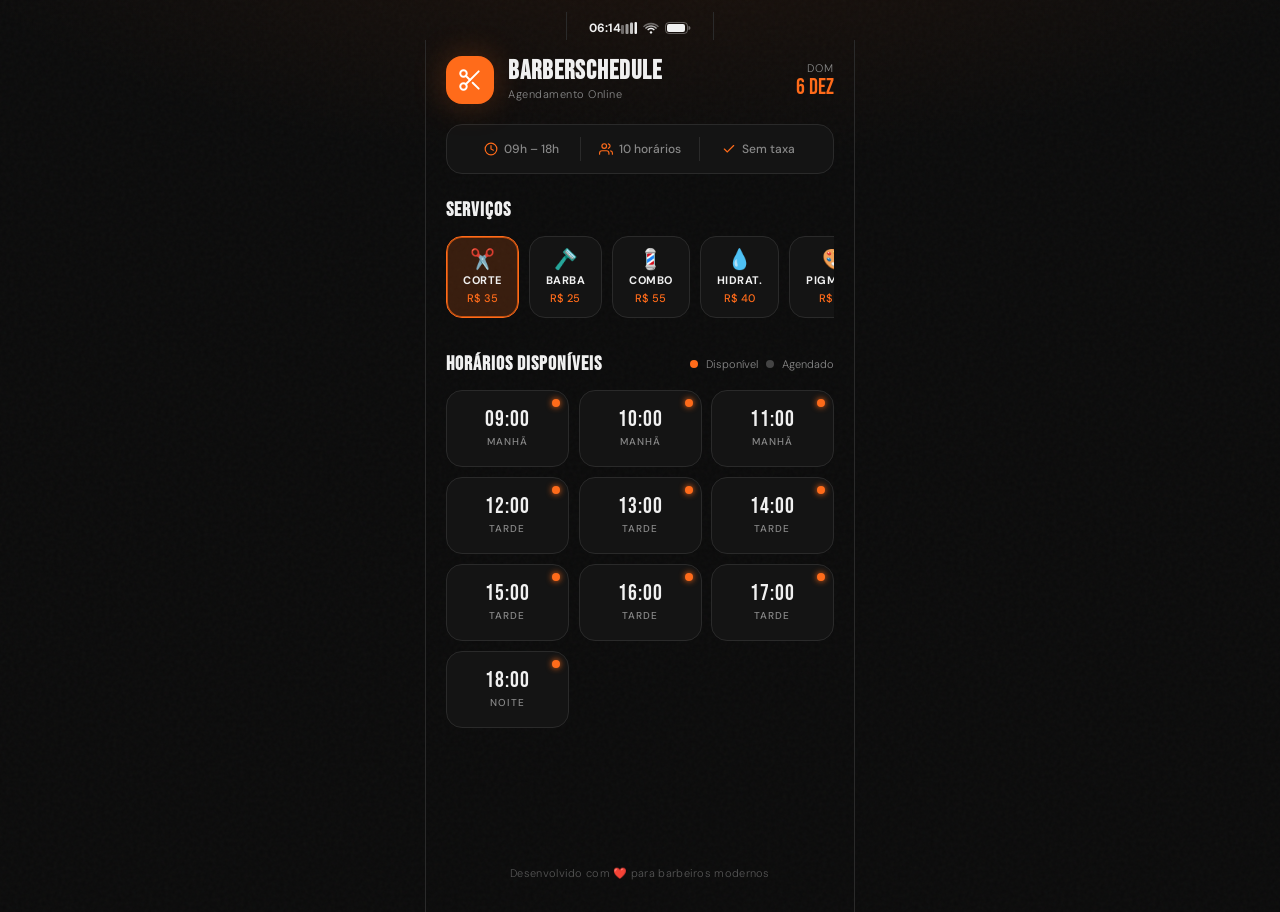
==== index.html @ e712b714 "Add files via upload" ====
<!DOCTYPE html>
<html lang="pt-BR">
<head>
  <meta charset="UTF-8" />
  <meta name="viewport" content="width=device-width, initial-scale=1.0" />
  <title>BarberSchedule — Agendamento</title>
  <link rel="stylesheet" href="style.css" />
  <!-- Google Fonts: Bebas Neue (display) + DM Sans (corpo) -->
  <link rel="preconnect" href="https://fonts.googleapis.com" />
  <link rel="preconnect" href="https://fonts.gstatic.com" crossorigin />
  <link href="https://fonts.googleapis.com/css2?family=Bebas+Neue&family=DM+Sans:ital,opsz,wght@0,9..40,300;0,9..40,500;0,9..40,700;1,9..40,300&display=swap" rel="stylesheet" />
</head>
<body>

  <!-- ═══════════════════════════════════════════
       TOPO / STATUS BAR FICTÍCIO
  ═══════════════════════════════════════════ -->
  <div class="status-bar">
    <span class="status-time" id="statusTime">09:41</span>
    <div class="status-icons">
      <svg width="16" height="12" viewBox="0 0 16 12" fill="currentColor">
        <rect x="0" y="3" width="3" height="9" rx="1" opacity="0.4"/>
        <rect x="4.5" y="2" width="3" height="10" rx="1" opacity="0.6"/>
        <rect x="9" y="0.5" width="3" height="11.5" rx="1" opacity="0.8"/>
        <rect x="13.5" y="0" width="2.5" height="12" rx="1"/>
      </svg>
      <svg width="16" height="12" viewBox="0 0 20 15" fill="currentColor">
        <path d="M10 3C6.5 3 3.4 4.4 1.2 6.7L0 5.5C2.6 2.7 6.1 1 10 1s7.4 1.7 9.9 4.5L18.7 6.7C16.6 4.4 13.5 3 10 3z" opacity="0.4"/>
        <path d="M10 6c-2.5 0-4.7 1-6.3 2.6L2.5 7.4C4.5 5.3 7.1 4 10 4s5.5 1.3 7.5 3.4l-1.2 1.2C14.7 7 12.5 6 10 6z" opacity="0.7"/>
        <path d="M10 9c-1.4 0-2.7.6-3.6 1.5L5.2 9.3C6.5 8 8.2 7.2 10 7.2s3.5.8 4.8 2.1l-1.2 1.2C12.7 9.6 11.4 9 10 9z"/>
        <circle cx="10" cy="13" r="1.5"/>
      </svg>
      <svg width="26" height="12" viewBox="0 0 26 12" fill="none">
        <rect x="0.5" y="0.5" width="22" height="11" rx="3.5" stroke="currentColor" stroke-opacity="0.35"/>
        <rect x="2" y="2" width="18" height="8" rx="2" fill="currentColor"/>
        <path d="M23.5 4v4a2 2 0 0 0 0-4z" fill="currentColor" opacity="0.4"/>
      </svg>
    </div>
  </div>

  <!-- ═══════════════════════════════════════════
       APP WRAPPER
  ═══════════════════════════════════════════ -->
  <div class="app-wrapper">

    <!-- HEADER -->
    <header class="app-header">
      <div class="header-top">
        <div class="header-brand">
          <div class="brand-icon">
            <!-- Ícone de tesoura SVG -->
            <svg viewBox="0 0 24 24" fill="none" stroke="currentColor" stroke-width="1.8" stroke-linecap="round" stroke-linejoin="round">
              <circle cx="6" cy="6" r="3"/>
              <circle cx="6" cy="18" r="3"/>
              <line x1="20" y1="4" x2="8.12" y2="15.88"/>
              <line x1="14.47" y1="14.48" x2="20" y2="20"/>
              <line x1="8.12" y1="8.12" x2="12" y2="12"/>
            </svg>
          </div>
          <div>
            <h1 class="brand-name">BarberSchedule</h1>
            <p class="brand-sub">Agendamento Online</p>
          </div>
        </div>
        <div class="header-date-badge">
          <span class="badge-day" id="headerDay">—</span>
          <span class="badge-date" id="headerDate">—</span>
        </div>
      </div>

      <!-- Barra de info do dia -->
      <div class="day-info-bar">
        <div class="day-info-item">
          <svg viewBox="0 0 24 24" fill="none" stroke="currentColor" stroke-width="2" stroke-linecap="round"><circle cx="12" cy="12" r="10"/><polyline points="12 6 12 12 16 14"/></svg>
          <span>09h – 18h</span>
        </div>
        <div class="day-separator"></div>
        <div class="day-info-item">
          <svg viewBox="0 0 24 24" fill="none" stroke="currentColor" stroke-width="2" stroke-linecap="round"><path d="M17 21v-2a4 4 0 0 0-4-4H5a4 4 0 0 0-4 4v2"/><circle cx="9" cy="7" r="4"/><path d="M23 21v-2a4 4 0 0 0-3-3.87"/><path d="M16 3.13a4 4 0 0 1 0 7.75"/></svg>
          <span id="slotsCount">9 horários</span>
        </div>
        <div class="day-separator"></div>
        <div class="day-info-item">
          <svg viewBox="0 0 24 24" fill="none" stroke="currentColor" stroke-width="2" stroke-linecap="round"><polyline points="20 6 9 17 4 12"/></svg>
          <span>Sem taxa</span>
        </div>
      </div>
    </header>

    <!-- CONTEÚDO PRINCIPAL -->
    <main class="main-content">

      <!-- Seção de serviços rápidos -->
      <section class="services-section">
        <h2 class="section-title">Serviços</h2>
        <div class="services-scroll">
          <div class="service-chip active" data-service="Corte Simples" data-price="35">
            <span class="chip-icon">✂️</span>
            <span class="chip-label">Corte</span>
            <span class="chip-price">R$ 35</span>
          </div>
          <div class="service-chip" data-service="Barba" data-price="25">
            <span class="chip-icon">🪒</span>
            <span class="chip-label">Barba</span>
            <span class="chip-price">R$ 25</span>
          </div>
          <div class="service-chip" data-service="Corte + Barba" data-price="55">
            <span class="chip-icon">💈</span>
            <span class="chip-label">Combo</span>
            <span class="chip-price">R$ 55</span>
          </div>
          <div class="service-chip" data-service="Hidratação" data-price="40">
            <span class="chip-icon">💧</span>
            <span class="chip-label">Hidrat.</span>
            <span class="chip-price">R$ 40</span>
          </div>
          <div class="service-chip" data-service="Pigmentação" data-price="80">
            <span class="chip-icon">🎨</span>
            <span class="chip-label">Pigment.</span>
            <span class="chip-price">R$ 80</span>
          </div>
        </div>
      </section>

      <!-- Seção de horários -->
      <section class="slots-section">
        <div class="slots-header">
          <h2 class="section-title">Horários Disponíveis</h2>
          <span class="slots-legend">
            <span class="legend-dot available"></span>Disponível
            <span class="legend-dot booked"></span>Agendado
          </span>
        </div>
        <div class="slots-grid" id="slotsGrid">
          <!-- Horários gerados pelo JS -->
        </div>
      </section>

    </main>

    <!-- RODAPÉ -->
    <footer class="app-footer">
      <p>Desenvolvido com ❤️ para barbeiros modernos</p>
    </footer>

  </div><!-- /app-wrapper -->


  <!-- ═══════════════════════════════════════════
       MODAL DE AGENDAMENTO
  ═══════════════════════════════════════════ -->
  <div class="modal-overlay" id="modalOverlay" role="dialog" aria-modal="true" aria-labelledby="modalTitle">
    <div class="modal-sheet" id="modalSheet">

      <!-- Alça de arrastar (visual) -->
      <div class="sheet-handle"></div>

      <!-- Cabeçalho do modal -->
      <div class="modal-header">
        <div class="modal-time-badge">
          <svg viewBox="0 0 24 24" fill="none" stroke="currentColor" stroke-width="2" stroke-linecap="round"><circle cx="12" cy="12" r="10"/><polyline points="12 6 12 12 16 14"/></svg>
          <span id="modalTimeDisplay">—</span>
        </div>
        <button class="modal-close" id="modalClose" aria-label="Fechar">
          <svg viewBox="0 0 24 24" fill="none" stroke="currentColor" stroke-width="2.5" stroke-linecap="round"><line x1="18" y1="6" x2="6" y2="18"/><line x1="6" y1="6" x2="18" y2="18"/></svg>
        </button>
      </div>

      <h2 class="modal-title" id="modalTitle">Confirmar Agendamento</h2>
      <p class="modal-subtitle">Preencha seus dados para garantir o horário</p>

      <!-- Formulário -->
      <div class="modal-form" id="modalForm">

        <!-- Campo: Nome -->
        <div class="field-group">
          <label class="field-label" for="inputNome">
            <svg viewBox="0 0 24 24" fill="none" stroke="currentColor" stroke-width="2" stroke-linecap="round"><path d="M20 21v-2a4 4 0 0 0-4-4H8a4 4 0 0 0-4 4v2"/><circle cx="12" cy="7" r="4"/></svg>
            Nome completo
          </label>
          <input
            type="text"
            id="inputNome"
            class="field-input"
            placeholder="Ex: João Silva"
            autocomplete="name"
            maxlength="60"
          />
        </div>

        <!-- Campo: Telefone -->
        <div class="field-group">
          <label class="field-label" for="inputTelefone">
            <svg viewBox="0 0 24 24" fill="none" stroke="currentColor" stroke-width="2" stroke-linecap="round"><path d="M22 16.92v3a2 2 0 0 1-2.18 2 19.79 19.79 0 0 1-8.63-3.07A19.5 19.5 0 0 1 4.69 12 19.79 19.79 0 0 1 1.6 3.42 2 2 0 0 1 3.59 1.2h3a2 2 0 0 1 2 1.72c.127.96.361 1.903.7 2.81a2 2 0 0 1-.45 2.11L7.91 8.75a16 16 0 0 0 6.29 6.29l1.62-1.62a2 2 0 0 1 2.11-.45c.907.339 1.85.573 2.81.7A2 2 0 0 1 22 16.92z"/></svg>
            WhatsApp / Telefone
          </label>
          <input
            type="tel"
            id="inputTelefone"
            class="field-input"
            placeholder="(21) 99999-9999"
            autocomplete="tel"
            maxlength="15"
          />
        </div>

        <!-- Campo: Serviço -->
        <div class="field-group">
          <label class="field-label" for="inputServico">
            <svg viewBox="0 0 24 24" fill="none" stroke="currentColor" stroke-width="2" stroke-linecap="round"><circle cx="6" cy="6" r="3"/><circle cx="6" cy="18" r="3"/><line x1="20" y1="4" x2="8.12" y2="15.88"/><line x1="14.47" y1="14.48" x2="20" y2="20"/><line x1="8.12" y1="8.12" x2="12" y2="12"/></svg>
            Tipo de Serviço
          </label>
          <select id="inputServico" class="field-input field-select">
            <option value="">Selecione o serviço…</option>
            <option value="Corte Simples">✂️  Corte Simples — R$ 35</option>
            <option value="Barba">🪒  Barba — R$ 25</option>
            <option value="Corte + Barba">💈  Corte + Barba (Combo) — R$ 55</option>
            <option value="Hidratação">💧  Hidratação — R$ 40</option>
            <option value="Pigmentação">🎨  Pigmentação — R$ 80</option>
          </select>
        </div>

        <!-- Campo: Valor -->
        <div class="field-group">
          <label class="field-label" for="inputValor">
            <svg viewBox="0 0 24 24" fill="none" stroke="currentColor" stroke-width="2" stroke-linecap="round"><line x1="12" y1="1" x2="12" y2="23"/><path d="M17 5H9.5a3.5 3.5 0 0 0 0 7h5a3.5 3.5 0 0 1 0 7H6"/></svg>
            Valor (R$)
          </label>
          <input
            type="text"
            id="inputValor"
            class="field-input"
            placeholder="Ex: 55,00"
            maxlength="10"
          />
          <span class="field-hint">Preenchido automaticamente ao escolher o serviço</span>
        </div>

        <!-- Resumo do agendamento -->
        <div class="booking-summary" id="bookingSummary">
          <div class="summary-row">
            <span class="summary-label">📅 Data</span>
            <span class="summary-value" id="summaryData">—</span>
          </div>
          <div class="summary-row">
            <span class="summary-label">⏰ Horário</span>
            <span class="summary-value" id="summaryHorario">—</span>
          </div>
        </div>

        <!-- Botão confirmar -->
        <button class="btn-confirm" id="btnConfirm">
          <span class="btn-text">Confirmar Agendamento</span>
          <span class="btn-loader" id="btnLoader" hidden>
            <svg viewBox="0 0 24 24" fill="none" stroke="currentColor" stroke-width="2.5" stroke-linecap="round"><path d="M12 2v4M12 18v4M4.93 4.93l2.83 2.83M16.24 16.24l2.83 2.83M2 12h4M18 12h4M4.93 19.07l2.83-2.83M16.24 7.76l2.83-2.83"/></svg>
            Enviando…
          </span>
        </button>

      </div><!-- /modal-form -->
    </div><!-- /modal-sheet -->
  </div><!-- /modal-overlay -->


  <!-- ═══════════════════════════════════════════
       TOAST DE SUCESSO / ERRO
  ═══════════════════════════════════════════ -->
  <div class="toast" id="toast" role="status" aria-live="polite">
    <span class="toast-icon" id="toastIcon">✅</span>
    <span class="toast-msg" id="toastMsg">Agendado com sucesso!</span>
  </div>


  <script src="script.js"></script>
</body>
</html>
---- style.css ----
/* ════════════════════════════════════════════════════
   BarberSchedule — style.css
   Tema: Dark Brutalist / Laranja + Preto
   Fonte: Bebas Neue (display) + DM Sans (corpo)
════════════════════════════════════════════════════ */

/* ── 1. VARIÁVEIS & RESET ── */
:root {
  --clr-bg:         #0a0a0a;
  --clr-surface:    #141414;
  --clr-surface-2:  #1c1c1c;
  --clr-surface-3:  #252525;
  --clr-border:     #2a2a2a;
  --clr-orange:     #ff6b1a;
  --clr-orange-dim: #c04e0e;
  --clr-orange-glow:rgba(255, 107, 26, 0.18);
  --clr-text:       #f0f0f0;
  --clr-text-muted: #888;
  --clr-text-dim:   #555;
  --clr-success:    #22c55e;
  --clr-error:      #ef4444;
  --clr-booked:     #2a2a2a;
  --clr-booked-txt: #444;

  --radius-sm: 10px;
  --radius-md: 16px;
  --radius-lg: 24px;
  --radius-xl: 32px;

  --font-display: 'Bebas Neue', sans-serif;
  --font-body:    'DM Sans', sans-serif;

  --transition: 0.22s cubic-bezier(0.4, 0, 0.2, 1);
  --shadow-card: 0 4px 24px rgba(0,0,0,0.5);
  --shadow-orange: 0 0 32px rgba(255,107,26,0.25);
}

*, *::before, *::after {
  box-sizing: border-box;
  margin: 0;
  padding: 0;
}

html {
  font-size: 16px;
  -webkit-tap-highlight-color: transparent;
}

body {
  background-color: var(--clr-bg);
  color: var(--clr-text);
  font-family: var(--font-body);
  min-height: 100vh;
  /* textura de grain sutil */
  background-image:
    radial-gradient(ellipse 80% 40% at 50% -10%, rgba(255,107,26,0.08) 0%, transparent 70%),
    url("data:image/svg+xml,%3Csvg viewBox='0 0 256 256' xmlns='http://www.w3.org/2000/svg'%3E%3Cfilter id='noise'%3E%3CfeTurbulence type='fractalNoise' baseFrequency='0.9' numOctaves='4' stitchTiles='stitch'/%3E%3C/filter%3E%3Crect width='100%25' height='100%25' filter='url(%23noise)' opacity='0.03'/%3E%3C/svg%3E");
}

/* ── 2. STATUS BAR ── */
.status-bar {
  display: flex;
  align-items: center;
  justify-content: space-between;
  padding: 8px 22px 4px;
  font-family: var(--font-body);
  font-size: 12px;
  font-weight: 700;
  color: var(--clr-text);
  max-width: 430px;
  margin: 0 auto;
}

.status-icons {
  display: flex;
  align-items: center;
  gap: 6px;
}

/* ── 3. APP WRAPPER ── */
.app-wrapper {
  max-width: 430px;
  margin: 0 auto;
  min-height: calc(100vh - 28px);
  display: flex;
  flex-direction: column;
  padding-bottom: 32px;
}

/* ── 4. HEADER ── */
.app-header {
  padding: 16px 20px 0;
}

.header-top {
  display: flex;
  align-items: center;
  justify-content: space-between;
  margin-bottom: 20px;
}

.header-brand {
  display: flex;
  align-items: center;
  gap: 14px;
}

.brand-icon {
  width: 48px;
  height: 48px;
  border-radius: var(--radius-md);
  background: var(--clr-orange);
  display: flex;
  align-items: center;
  justify-content: center;
  box-shadow: var(--shadow-orange);
  flex-shrink: 0;
}

.brand-icon svg {
  width: 26px;
  height: 26px;
  color: #fff;
}

.brand-name {
  font-family: var(--font-display);
  font-size: 26px;
  letter-spacing: 1px;
  line-height: 1;
  color: var(--clr-text);
}

.brand-sub {
  font-size: 11px;
  color: var(--clr-text-muted);
  font-weight: 300;
  margin-top: 2px;
  letter-spacing: 0.5px;
}

/* Badge de data no header */
.header-date-badge {
  display: flex;
  flex-direction: column;
  align-items: flex-end;
  gap: 2px;
}

.badge-day {
  font-size: 11px;
  font-weight: 300;
  color: var(--clr-text-muted);
  text-transform: uppercase;
  letter-spacing: 1px;
}

.badge-date {
  font-family: var(--font-display);
  font-size: 22px;
  color: var(--clr-orange);
  line-height: 1;
}

/* Barra de info do dia */
.day-info-bar {
  display: flex;
  align-items: center;
  background: var(--clr-surface);
  border: 1px solid var(--clr-border);
  border-radius: var(--radius-md);
  padding: 12px 16px;
  margin-bottom: 24px;
  gap: 0;
}

.day-info-item {
  flex: 1;
  display: flex;
  align-items: center;
  justify-content: center;
  gap: 6px;
  font-size: 12px;
  font-weight: 500;
  color: var(--clr-text-muted);
}

.day-info-item svg {
  width: 14px;
  height: 14px;
  color: var(--clr-orange);
  flex-shrink: 0;
}

.day-separator {
  width: 1px;
  height: 24px;
  background: var(--clr-border);
  flex-shrink: 0;
}

/* ── 5. MAIN CONTENT ── */
.main-content {
  flex: 1;
  padding: 0 20px;
}

.section-title {
  font-family: var(--font-display);
  font-size: 20px;
  letter-spacing: 1px;
  color: var(--clr-text);
  margin-bottom: 14px;
}

/* ── 6. SERVIÇOS (chips horizontais) ── */
.services-section {
  margin-bottom: 28px;
}

.services-scroll {
  display: flex;
  gap: 10px;
  overflow-x: auto;
  padding-bottom: 6px;
  /* esconde a scrollbar mas mantém funcional */
  scrollbar-width: none;
}
.services-scroll::-webkit-scrollbar { display: none; }

.service-chip {
  flex-shrink: 0;
  display: flex;
  flex-direction: column;
  align-items: center;
  gap: 4px;
  background: var(--clr-surface);
  border: 1.5px solid var(--clr-border);
  border-radius: var(--radius-md);
  padding: 12px 16px;
  cursor: pointer;
  transition: var(--transition);
  user-select: none;
}

.service-chip:hover {
  border-color: var(--clr-orange);
  background: var(--clr-surface-2);
  transform: translateY(-2px);
}

.service-chip.active {
  border-color: var(--clr-orange);
  background: var(--clr-orange-glow);
  box-shadow: 0 0 0 1px var(--clr-orange-dim) inset;
}

.chip-icon {
  font-size: 20px;
  line-height: 1;
}

.chip-label {
  font-size: 11px;
  font-weight: 700;
  color: var(--clr-text);
  text-transform: uppercase;
  letter-spacing: 0.5px;
}

.chip-price {
  font-size: 11px;
  color: var(--clr-orange);
  font-weight: 500;
}

/* ── 7. GRADE DE HORÁRIOS ── */
.slots-section {
  margin-bottom: 24px;
}

.slots-header {
  display: flex;
  align-items: center;
  justify-content: space-between;
  margin-bottom: 14px;
}

.slots-header .section-title {
  margin-bottom: 0;
}

.slots-legend {
  display: flex;
  align-items: center;
  gap: 8px;
  font-size: 11px;
  color: var(--clr-text-muted);
  font-weight: 300;
}

.legend-dot {
  width: 8px;
  height: 8px;
  border-radius: 50%;
  display: inline-block;
}
.legend-dot.available { background: var(--clr-orange); }
.legend-dot.booked    { background: var(--clr-booked-txt); }

.slots-grid {
  display: grid;
  grid-template-columns: repeat(3, 1fr);
  gap: 10px;
}

/* Botão de horário */
.slot-btn {
  position: relative;
  display: flex;
  flex-direction: column;
  align-items: center;
  justify-content: center;
  gap: 4px;
  background: var(--clr-surface);
  border: 1.5px solid var(--clr-border);
  border-radius: var(--radius-md);
  padding: 18px 8px;
  cursor: pointer;
  transition: var(--transition);
  font-family: var(--font-body);
  color: var(--clr-text);
  overflow: hidden;
  outline: none;
  /* ripple layer */
}

.slot-btn::after {
  content: '';
  position: absolute;
  inset: 0;
  border-radius: inherit;
  background: var(--clr-orange);
  opacity: 0;
  transform: scale(0.5);
  transition: opacity 0.3s, transform 0.3s;
  pointer-events: none;
}

.slot-btn:not(.booked):hover {
  border-color: var(--clr-orange);
  background: var(--clr-surface-2);
  box-shadow: 0 0 0 2px var(--clr-orange-glow);
  transform: translateY(-3px) scale(1.01);
}

.slot-btn:not(.booked):active::after {
  opacity: 0.15;
  transform: scale(1);
}

.slot-btn.booked {
  background: var(--clr-booked);
  border-color: var(--clr-booked);
  cursor: not-allowed;
  pointer-events: none;
}

.slot-btn.just-booked {
  animation: slotBooked 0.5s cubic-bezier(0.4, 0, 0.2, 1) forwards;
}

@keyframes slotBooked {
  0%   { transform: scale(1); background: var(--clr-orange-glow); border-color: var(--clr-orange); }
  40%  { transform: scale(0.92); }
  100% { transform: scale(1); background: var(--clr-booked); border-color: var(--clr-booked); }
}

.slot-time {
  font-family: var(--font-display);
  font-size: 22px;
  letter-spacing: 1px;
  line-height: 1;
  color: var(--clr-text);
  transition: var(--transition);
}

.slot-btn.booked .slot-time {
  color: var(--clr-booked-txt);
}

.slot-period {
  font-size: 10px;
  font-weight: 500;
  color: var(--clr-text-muted);
  text-transform: uppercase;
  letter-spacing: 1px;
}

.slot-btn.booked .slot-period {
  color: var(--clr-booked-txt);
}

.slot-badge {
  position: absolute;
  top: 8px;
  right: 8px;
  width: 8px;
  height: 8px;
  background: var(--clr-orange);
  border-radius: 50%;
  box-shadow: 0 0 6px var(--clr-orange);
}

.slot-btn.booked .slot-badge {
  background: var(--clr-booked-txt);
  box-shadow: none;
}

.slot-booked-label {
  font-size: 9px;
  text-transform: uppercase;
  letter-spacing: 1px;
  color: var(--clr-booked-txt);
  font-weight: 700;
}

/* Animação de entrada dos slots */
.slot-btn {
  animation: slotIn 0.4s cubic-bezier(0.4, 0, 0.2, 1) both;
}

@keyframes slotIn {
  from { opacity: 0; transform: translateY(12px) scale(0.96); }
  to   { opacity: 1; transform: translateY(0) scale(1); }
}

/* ── 8. RODAPÉ ── */
.app-footer {
  margin-top: 16px;
  text-align: center;
  font-size: 11px;
  color: var(--clr-text-dim);
  font-weight: 300;
  letter-spacing: 0.3px;
}

/* ── 9. MODAL / BOTTOM SHEET ── */
.modal-overlay {
  position: fixed;
  inset: 0;
  background: rgba(0, 0, 0, 0.72);
  backdrop-filter: blur(6px);
  -webkit-backdrop-filter: blur(6px);
  z-index: 100;
  display: flex;
  align-items: flex-end;
  justify-content: center;
  /* estado oculto */
  opacity: 0;
  pointer-events: none;
  transition: opacity 0.28s ease;
}

.modal-overlay.active {
  opacity: 1;
  pointer-events: all;
}

.modal-sheet {
  width: 100%;
  max-width: 430px;
  background: var(--clr-surface);
  border-radius: var(--radius-xl) var(--radius-xl) 0 0;
  padding: 12px 24px 40px;
  border-top: 1px solid var(--clr-border);
  box-shadow: 0 -16px 60px rgba(0,0,0,0.6), 0 0 0 1px rgba(255,255,255,0.04) inset;
  /* estado oculto */
  transform: translateY(100%);
  transition: transform 0.32s cubic-bezier(0.32, 0.72, 0, 1);
  max-height: 92vh;
  overflow-y: auto;
  scrollbar-width: none;
}
.modal-sheet::-webkit-scrollbar { display: none; }

.modal-overlay.active .modal-sheet {
  transform: translateY(0);
}

.sheet-handle {
  width: 40px;
  height: 4px;
  background: var(--clr-border);
  border-radius: 2px;
  margin: 0 auto 20px;
}

.modal-header {
  display: flex;
  align-items: center;
  justify-content: space-between;
  margin-bottom: 16px;
}

.modal-time-badge {
  display: flex;
  align-items: center;
  gap: 8px;
  background: var(--clr-orange-glow);
  border: 1px solid var(--clr-orange-dim);
  border-radius: var(--radius-sm);
  padding: 8px 14px;
  font-family: var(--font-display);
  font-size: 20px;
  color: var(--clr-orange);
}

.modal-time-badge svg {
  width: 16px;
  height: 16px;
  color: var(--clr-orange);
}

.modal-close {
  width: 40px;
  height: 40px;
  border-radius: var(--radius-sm);
  background: var(--clr-surface-2);
  border: 1px solid var(--clr-border);
  display: flex;
  align-items: center;
  justify-content: center;
  cursor: pointer;
  color: var(--clr-text-muted);
  transition: var(--transition);
}

.modal-close:hover {
  background: var(--clr-surface-3);
  color: var(--clr-text);
  border-color: var(--clr-orange);
}

.modal-close svg {
  width: 18px;
  height: 18px;
}

.modal-title {
  font-family: var(--font-display);
  font-size: 28px;
  letter-spacing: 1px;
  margin-bottom: 4px;
}

.modal-subtitle {
  font-size: 13px;
  color: var(--clr-text-muted);
  font-weight: 300;
  margin-bottom: 24px;
}

/* ── 10. CAMPOS DO FORMULÁRIO ── */
.modal-form {
  display: flex;
  flex-direction: column;
  gap: 16px;
}

.field-group {
  display: flex;
  flex-direction: column;
  gap: 8px;
}

.field-label {
  display: flex;
  align-items: center;
  gap: 7px;
  font-size: 12px;
  font-weight: 700;
  color: var(--clr-text-muted);
  text-transform: uppercase;
  letter-spacing: 0.8px;
}

.field-label svg {
  width: 14px;
  height: 14px;
  color: var(--clr-orange);
  flex-shrink: 0;
}

.field-input {
  width: 100%;
  background: var(--clr-surface-2);
  border: 1.5px solid var(--clr-border);
  border-radius: var(--radius-md);
  padding: 15px 16px;
  font-family: var(--font-body);
  font-size: 15px;
  font-weight: 500;
  color: var(--clr-text);
  outline: none;
  transition: var(--transition);
  -webkit-appearance: none;
  appearance: none;
}

.field-input::placeholder {
  color: var(--clr-text-dim);
  font-weight: 300;
}

.field-input:focus {
  border-color: var(--clr-orange);
  background: var(--clr-surface-3);
  box-shadow: 0 0 0 3px var(--clr-orange-glow);
}

.field-input.error {
  border-color: var(--clr-error);
  box-shadow: 0 0 0 3px rgba(239, 68, 68, 0.15);
}

/* Select customizado */
.field-select {
  cursor: pointer;
  background-image: url("data:image/svg+xml,%3Csvg viewBox='0 0 24 24' fill='none' stroke='%23888' stroke-width='2.5' xmlns='http://www.w3.org/2000/svg'%3E%3Cpolyline points='6 9 12 15 18 9'/%3E%3C/svg%3E");
  background-repeat: no-repeat;
  background-position: right 14px center;
  background-size: 16px;
  padding-right: 44px;
}

.field-select option {
  background: #1c1c1c;
  color: var(--clr-text);
}

.field-hint {
  font-size: 11px;
  color: var(--clr-text-dim);
  font-weight: 300;
  margin-top: -4px;
}

/* ── 11. RESUMO DO AGENDAMENTO ── */
.booking-summary {
  background: var(--clr-surface-2);
  border: 1px solid var(--clr-border);
  border-radius: var(--radius-md);
  padding: 14px 16px;
  display: flex;
  gap: 0;
}

.summary-row {
  flex: 1;
  display: flex;
  flex-direction: column;
  gap: 4px;
  align-items: center;
}

.summary-row + .summary-row {
  border-left: 1px solid var(--clr-border);
}

.summary-label {
  font-size: 11px;
  color: var(--clr-text-muted);
  font-weight: 300;
}

.summary-value {
  font-family: var(--font-display);
  font-size: 18px;
  color: var(--clr-orange);
  letter-spacing: 0.5px;
}

/* ── 12. BOTÃO CONFIRMAR ── */
.btn-confirm {
  width: 100%;
  background: var(--clr-orange);
  border: none;
  border-radius: var(--radius-md);
  padding: 18px;
  font-family: var(--font-display);
  font-size: 20px;
  letter-spacing: 1.5px;
  color: #fff;
  cursor: pointer;
  transition: var(--transition);
  position: relative;
  overflow: hidden;
  margin-top: 4px;
  box-shadow: 0 4px 20px rgba(255,107,26,0.35);
}

.btn-confirm::before {
  content: '';
  position: absolute;
  inset: 0;
  background: linear-gradient(90deg, transparent, rgba(255,255,255,0.08), transparent);
  transform: translateX(-100%);
  transition: transform 0.5s ease;
}

.btn-confirm:hover::before {
  transform: translateX(100%);
}

.btn-confirm:hover {
  background: #ff7f3a;
  transform: translateY(-2px);
  box-shadow: 0 8px 28px rgba(255,107,26,0.45);
}

.btn-confirm:active {
  transform: translateY(0) scale(0.98);
}

.btn-confirm:disabled {
  background: var(--clr-surface-3);
  color: var(--clr-text-dim);
  cursor: not-allowed;
  box-shadow: none;
  transform: none;
}

.btn-loader {
  display: flex;
  align-items: center;
  justify-content: center;
  gap: 8px;
}

.btn-loader svg {
  width: 18px;
  height: 18px;
  animation: spin 0.8s linear infinite;
}

@keyframes spin {
  to { transform: rotate(360deg); }
}

/* ── 13. TOAST DE NOTIFICAÇÃO ── */
.toast {
  position: fixed;
  bottom: 32px;
  left: 50%;
  transform: translateX(-50%) translateY(20px);
  background: var(--clr-surface-2);
  border: 1px solid var(--clr-border);
  border-radius: var(--radius-md);
  padding: 14px 22px;
  display: flex;
  align-items: center;
  gap: 10px;
  font-size: 14px;
  font-weight: 500;
  color: var(--clr-text);
  box-shadow: 0 8px 32px rgba(0,0,0,0.5);
  opacity: 0;
  pointer-events: none;
  z-index: 200;
  transition: opacity 0.25s ease, transform 0.3s cubic-bezier(0.34, 1.56, 0.64, 1);
  white-space: nowrap;
  max-width: 90vw;
}

.toast.show {
  opacity: 1;
  pointer-events: all;
  transform: translateX(-50%) translateY(0);
}

.toast.success {
  border-color: rgba(34, 197, 94, 0.4);
  background: rgba(34, 197, 94, 0.08);
}

.toast.error {
  border-color: rgba(239, 68, 68, 0.4);
  background: rgba(239, 68, 68, 0.08);
}

.toast-icon {
  font-size: 18px;
  line-height: 1;
}

/* ── 14. RESPONSIVIDADE EXTRA ── */
@media (min-width: 430px) {
  .status-bar,
  .app-wrapper {
    border-left: 1px solid var(--clr-border);
    border-right: 1px solid var(--clr-border);
  }

  body {
    display: flex;
    flex-direction: column;
    align-items: center;
    padding-top: 12px;
  }
}

@media (max-width: 360px) {
  .slots-grid {
    grid-template-columns: repeat(2, 1fr);
  }
  .brand-name { font-size: 22px; }
}

/* ── 15. SCROLLBAR GLOBAL ── */
::-webkit-scrollbar {
  width: 4px;
}
::-webkit-scrollbar-track {
  background: var(--clr-bg);
}
::-webkit-scrollbar-thumb {
  background: var(--clr-border);
  border-radius: 2px;
}
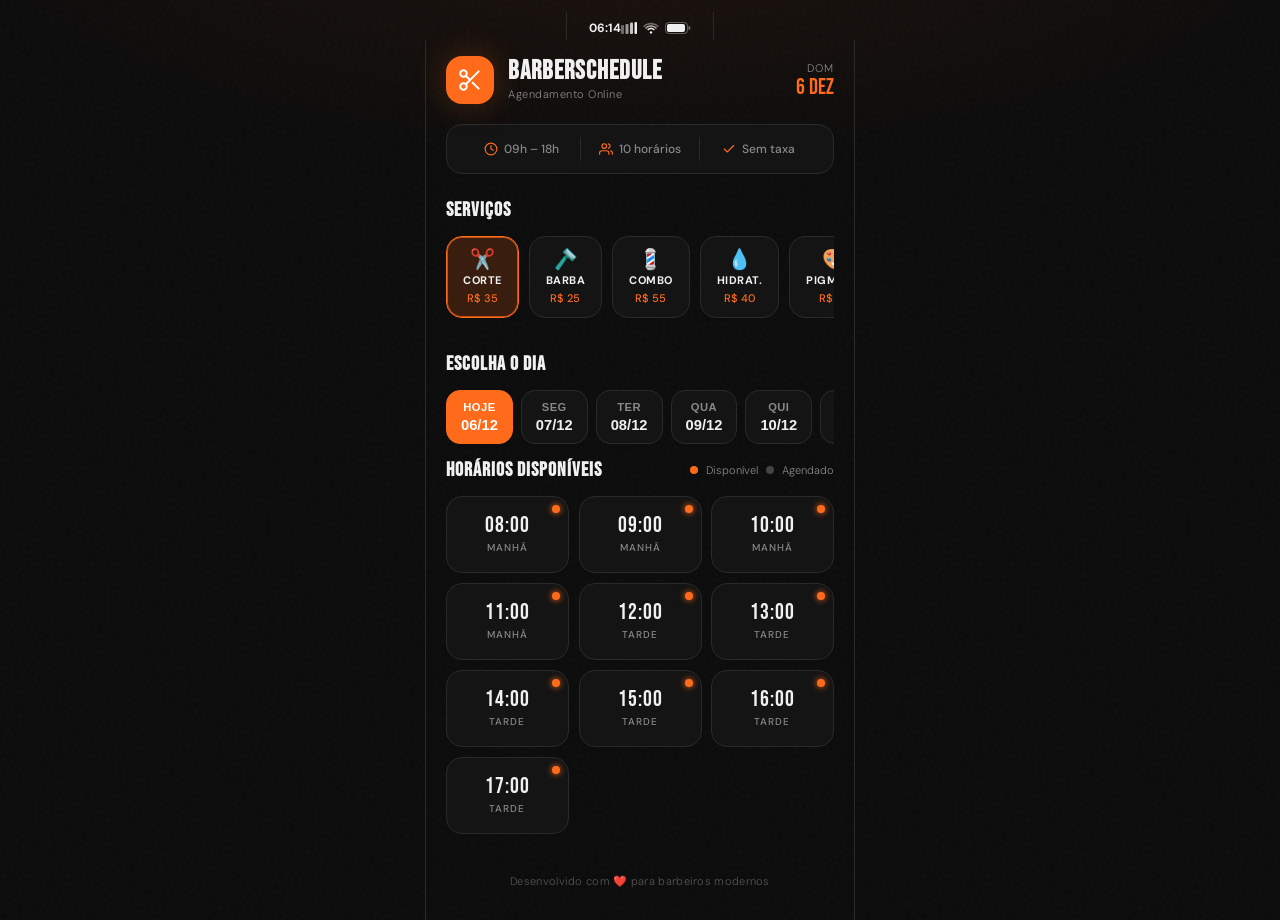
==== commit de2d4a9c: "Add files via upload" ====
--- a/index.html
+++ b/index.html
@@ -122,6 +122,14 @@
         </div>
       </section>
 
+      <!-- Seção de seleção de dia -->
+      <section class="dias-section">
+        <h2 class="section-title">Escolha o Dia</h2>
+        <div class="dias-grid" id="diasGrid">
+          <!-- Dias gerados pelo JS -->
+        </div>
+      </section>
+
       <!-- Seção de horários -->
       <section class="slots-section">
         <div class="slots-header">
--- a/style.css
+++ b/style.css
@@ -828,3 +828,72 @@
   background: var(--clr-border);
   border-radius: 2px;
 }
+
+
+/* ══════════════════════════════════════════════════
+   SELEÇÃO DE DIA
+══════════════════════════════════════════════════ */
+
+.dias-section {
+  margin-bottom: 8px;
+}
+
+.dias-grid {
+  display: flex;
+  gap: 8px;
+  overflow-x: auto;
+  padding-bottom: 6px;
+  scrollbar-width: none;         /* Firefox */
+  -ms-overflow-style: none;      /* IE/Edge */
+}
+
+.dias-grid::-webkit-scrollbar {
+  display: none;                 /* Chrome/Safari */
+}
+
+.dia-btn {
+  flex: 0 0 auto;
+  display: flex;
+  flex-direction: column;
+  align-items: center;
+  gap: 4px;
+  padding: 10px 14px;
+  border-radius: 14px;
+  border: 1.5px solid var(--clr-border, rgba(255,255,255,0.1));
+  background: var(--clr-surface, #1a1a1a);
+  cursor: pointer;
+  transition: border-color 0.2s, background 0.2s, transform 0.15s;
+  min-width: 62px;
+}
+
+.dia-btn:hover {
+  border-color: var(--clr-orange, #ff6b1a);
+  transform: translateY(-2px);
+}
+
+.dia-btn.active {
+  background: var(--clr-orange, #ff6b1a);
+  border-color: var(--clr-orange, #ff6b1a);
+}
+
+.dia-semana {
+  font-size: 0.7rem;
+  font-weight: 600;
+  letter-spacing: 0.04em;
+  text-transform: uppercase;
+  color: var(--clr-text-muted, rgba(255,255,255,0.5));
+}
+
+.dia-btn.active .dia-semana {
+  color: #fff;
+}
+
+.dia-numero {
+  font-size: 0.92rem;
+  font-weight: 700;
+  color: var(--clr-text, #fff);
+}
+
+.dia-btn.active .dia-numero {
+  color: #fff;
+}
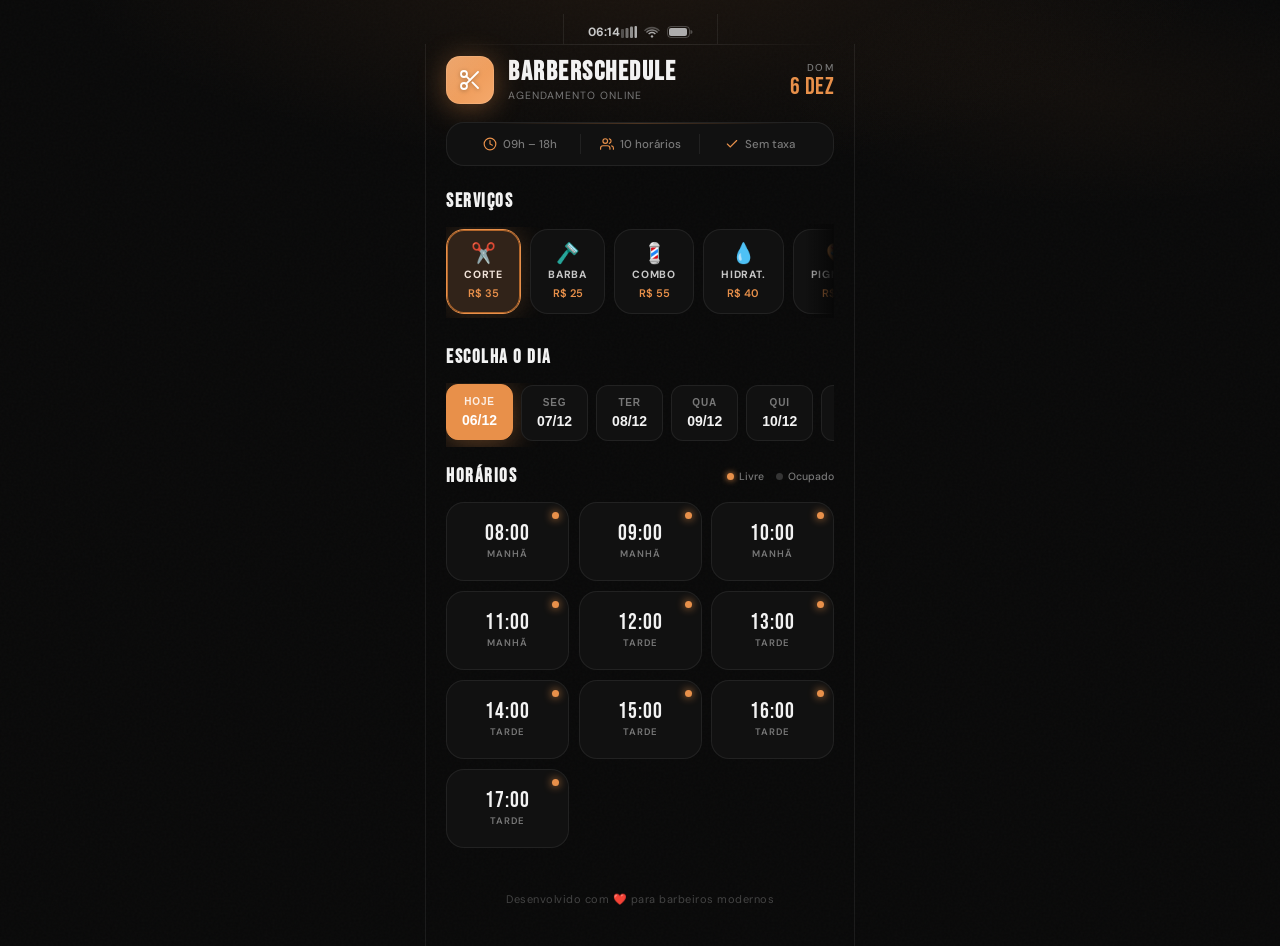
==== commit 4e9fc6ef: "Add files via upload" ====
--- a/index.html
+++ b/index.html
@@ -3,18 +3,17 @@
 <head>
   <meta charset="UTF-8" />
   <meta name="viewport" content="width=device-width, initial-scale=1.0" />
+  <meta name="theme-color" content="#080808" />
+  <meta name="description" content="BarberSchedule — Agende seu horário online de forma rápida e fácil." />
   <title>BarberSchedule — Agendamento</title>
   <link rel="stylesheet" href="style.css" />
-  <!-- Google Fonts: Bebas Neue (display) + DM Sans (corpo) -->
   <link rel="preconnect" href="https://fonts.googleapis.com" />
   <link rel="preconnect" href="https://fonts.gstatic.com" crossorigin />
-  <link href="https://fonts.googleapis.com/css2?family=Bebas+Neue&family=DM+Sans:ital,opsz,wght@0,9..40,300;0,9..40,500;0,9..40,700;1,9..40,300&display=swap" rel="stylesheet" />
+  <link href="https://fonts.googleapis.com/css2?family=Bebas+Neue&family=DM+Sans:ital,opsz,wght@0,9..40,300;0,9..40,400;0,9..40,500;0,9..40,700;1,9..40,300&display=swap" rel="stylesheet" />
 </head>
 <body>
 
-  <!-- ═══════════════════════════════════════════
-       TOPO / STATUS BAR FICTÍCIO
-  ═══════════════════════════════════════════ -->
+  <!-- STATUS BAR FICTÍCIA -->
   <div class="status-bar">
     <span class="status-time" id="statusTime">09:41</span>
     <div class="status-icons">
@@ -38,9 +37,7 @@
     </div>
   </div>
 
-  <!-- ═══════════════════════════════════════════
-       APP WRAPPER
-  ═══════════════════════════════════════════ -->
+  <!-- APP WRAPPER -->
   <div class="app-wrapper">
 
     <!-- HEADER -->
@@ -48,7 +45,6 @@
       <div class="header-top">
         <div class="header-brand">
           <div class="brand-icon">
-            <!-- Ícone de tesoura SVG -->
             <svg viewBox="0 0 24 24" fill="none" stroke="currentColor" stroke-width="1.8" stroke-linecap="round" stroke-linejoin="round">
               <circle cx="6" cy="6" r="3"/>
               <circle cx="6" cy="18" r="3"/>
@@ -68,7 +64,6 @@
         </div>
       </div>
 
-      <!-- Barra de info do dia -->
       <div class="day-info-bar">
         <div class="day-info-item">
           <svg viewBox="0 0 24 24" fill="none" stroke="currentColor" stroke-width="2" stroke-linecap="round"><circle cx="12" cy="12" r="10"/><polyline points="12 6 12 12 16 14"/></svg>
@@ -90,63 +85,68 @@
     <!-- CONTEÚDO PRINCIPAL -->
     <main class="main-content">
 
-      <!-- Seção de serviços rápidos -->
-      <section class="services-section">
+      <!-- Serviços -->
+      <section class="services-section" aria-label="Escolha o serviço">
         <h2 class="section-title">Serviços</h2>
-        <div class="services-scroll">
-          <div class="service-chip active" data-service="Corte Simples" data-price="35">
-            <span class="chip-icon">✂️</span>
+        <div class="services-scroll" role="group" aria-label="Tipos de serviço">
+          <div class="service-chip active" data-service="Corte Simples" data-price="35" role="button" tabindex="0" aria-pressed="true">
+            <span class="chip-icon" aria-hidden="true">✂️</span>
             <span class="chip-label">Corte</span>
             <span class="chip-price">R$ 35</span>
           </div>
-          <div class="service-chip" data-service="Barba" data-price="25">
-            <span class="chip-icon">🪒</span>
+          <div class="service-chip" data-service="Barba" data-price="25" role="button" tabindex="0" aria-pressed="false">
+            <span class="chip-icon" aria-hidden="true">🪒</span>
             <span class="chip-label">Barba</span>
             <span class="chip-price">R$ 25</span>
           </div>
-          <div class="service-chip" data-service="Corte + Barba" data-price="55">
-            <span class="chip-icon">💈</span>
+          <div class="service-chip" data-service="Corte + Barba" data-price="55" role="button" tabindex="0" aria-pressed="false">
+            <span class="chip-icon" aria-hidden="true">💈</span>
             <span class="chip-label">Combo</span>
             <span class="chip-price">R$ 55</span>
           </div>
-          <div class="service-chip" data-service="Hidratação" data-price="40">
-            <span class="chip-icon">💧</span>
+          <div class="service-chip" data-service="Hidratação" data-price="40" role="button" tabindex="0" aria-pressed="false">
+            <span class="chip-icon" aria-hidden="true">💧</span>
             <span class="chip-label">Hidrat.</span>
             <span class="chip-price">R$ 40</span>
           </div>
-          <div class="service-chip" data-service="Pigmentação" data-price="80">
-            <span class="chip-icon">🎨</span>
+          <div class="service-chip" data-service="Pigmentação" data-price="80" role="button" tabindex="0" aria-pressed="false">
+            <span class="chip-icon" aria-hidden="true">🎨</span>
             <span class="chip-label">Pigment.</span>
             <span class="chip-price">R$ 80</span>
           </div>
         </div>
       </section>
 
-      <!-- Seção de seleção de dia -->
-      <section class="dias-section">
+      <!-- Seleção de dia -->
+      <section class="dias-section" aria-label="Escolha o dia">
         <h2 class="section-title">Escolha o Dia</h2>
-        <div class="dias-grid" id="diasGrid">
-          <!-- Dias gerados pelo JS -->
+        <div class="dias-grid" id="diasGrid" role="group" aria-label="Dias disponíveis">
+          <!-- Gerado pelo JS -->
         </div>
       </section>
 
-      <!-- Seção de horários -->
-      <section class="slots-section">
+      <!-- Horários -->
+      <section class="slots-section" aria-label="Horários disponíveis">
         <div class="slots-header">
-          <h2 class="section-title">Horários Disponíveis</h2>
-          <span class="slots-legend">
-            <span class="legend-dot available"></span>Disponível
-            <span class="legend-dot booked"></span>Agendado
+          <h2 class="section-title">Horários</h2>
+          <span class="slots-legend" aria-label="Legenda">
+            <span class="legend-item">
+              <span class="legend-dot available" aria-hidden="true"></span>
+              Livre
+            </span>
+            <span class="legend-item">
+              <span class="legend-dot booked" aria-hidden="true"></span>
+              Ocupado
+            </span>
           </span>
         </div>
-        <div class="slots-grid" id="slotsGrid">
-          <!-- Horários gerados pelo JS -->
+        <div class="slots-grid" id="slotsGrid" role="group" aria-label="Grade de horários">
+          <!-- Gerado pelo JS -->
         </div>
       </section>
 
     </main>
 
-    <!-- RODAPÉ -->
     <footer class="app-footer">
       <p>Desenvolvido com ❤️ para barbeiros modernos</p>
     </footer>
@@ -154,22 +154,18 @@
   </div><!-- /app-wrapper -->
 
 
-  <!-- ═══════════════════════════════════════════
-       MODAL DE AGENDAMENTO
-  ═══════════════════════════════════════════ -->
-  <div class="modal-overlay" id="modalOverlay" role="dialog" aria-modal="true" aria-labelledby="modalTitle">
+  <!-- MODAL DE AGENDAMENTO -->
+  <div class="modal-overlay" id="modalOverlay" role="dialog" aria-modal="true" aria-labelledby="modalTitle" aria-hidden="true">
     <div class="modal-sheet" id="modalSheet">
 
-      <!-- Alça de arrastar (visual) -->
-      <div class="sheet-handle"></div>
-
-      <!-- Cabeçalho do modal -->
+      <div class="sheet-handle" aria-hidden="true"></div>
+
       <div class="modal-header">
         <div class="modal-time-badge">
           <svg viewBox="0 0 24 24" fill="none" stroke="currentColor" stroke-width="2" stroke-linecap="round"><circle cx="12" cy="12" r="10"/><polyline points="12 6 12 12 16 14"/></svg>
           <span id="modalTimeDisplay">—</span>
         </div>
-        <button class="modal-close" id="modalClose" aria-label="Fechar">
+        <button class="modal-close" id="modalClose" aria-label="Fechar modal">
           <svg viewBox="0 0 24 24" fill="none" stroke="currentColor" stroke-width="2.5" stroke-linecap="round"><line x1="18" y1="6" x2="6" y2="18"/><line x1="6" y1="6" x2="18" y2="18"/></svg>
         </button>
       </div>
@@ -177,10 +173,8 @@
       <h2 class="modal-title" id="modalTitle">Confirmar Agendamento</h2>
       <p class="modal-subtitle">Preencha seus dados para garantir o horário</p>
 
-      <!-- Formulário -->
       <div class="modal-form" id="modalForm">
 
-        <!-- Campo: Nome -->
         <div class="field-group">
           <label class="field-label" for="inputNome">
             <svg viewBox="0 0 24 24" fill="none" stroke="currentColor" stroke-width="2" stroke-linecap="round"><path d="M20 21v-2a4 4 0 0 0-4-4H8a4 4 0 0 0-4 4v2"/><circle cx="12" cy="7" r="4"/></svg>
@@ -196,7 +190,6 @@
           />
         </div>
 
-        <!-- Campo: Telefone -->
         <div class="field-group">
           <label class="field-label" for="inputTelefone">
             <svg viewBox="0 0 24 24" fill="none" stroke="currentColor" stroke-width="2" stroke-linecap="round"><path d="M22 16.92v3a2 2 0 0 1-2.18 2 19.79 19.79 0 0 1-8.63-3.07A19.5 19.5 0 0 1 4.69 12 19.79 19.79 0 0 1 1.6 3.42 2 2 0 0 1 3.59 1.2h3a2 2 0 0 1 2 1.72c.127.96.361 1.903.7 2.81a2 2 0 0 1-.45 2.11L7.91 8.75a16 16 0 0 0 6.29 6.29l1.62-1.62a2 2 0 0 1 2.11-.45c.907.339 1.85.573 2.81.7A2 2 0 0 1 22 16.92z"/></svg>
@@ -212,7 +205,6 @@
           />
         </div>
 
-        <!-- Campo: Serviço -->
         <div class="field-group">
           <label class="field-label" for="inputServico">
             <svg viewBox="0 0 24 24" fill="none" stroke="currentColor" stroke-width="2" stroke-linecap="round"><circle cx="6" cy="6" r="3"/><circle cx="6" cy="18" r="3"/><line x1="20" y1="4" x2="8.12" y2="15.88"/><line x1="14.47" y1="14.48" x2="20" y2="20"/><line x1="8.12" y1="8.12" x2="12" y2="12"/></svg>
@@ -228,7 +220,6 @@
           </select>
         </div>
 
-        <!-- Campo: Valor -->
         <div class="field-group">
           <label class="field-label" for="inputValor">
             <svg viewBox="0 0 24 24" fill="none" stroke="currentColor" stroke-width="2" stroke-linecap="round"><line x1="12" y1="1" x2="12" y2="23"/><path d="M17 5H9.5a3.5 3.5 0 0 0 0 7h5a3.5 3.5 0 0 1 0 7H6"/></svg>
@@ -240,12 +231,13 @@
             class="field-input"
             placeholder="Ex: 55,00"
             maxlength="10"
+            readonly
           />
           <span class="field-hint">Preenchido automaticamente ao escolher o serviço</span>
         </div>
 
-        <!-- Resumo do agendamento -->
-        <div class="booking-summary" id="bookingSummary">
+        <!-- Resumo -->
+        <div class="booking-summary" id="bookingSummary" aria-label="Resumo do agendamento">
           <div class="summary-row">
             <span class="summary-label">📅 Data</span>
             <span class="summary-value" id="summaryData">—</span>
@@ -256,7 +248,6 @@
           </div>
         </div>
 
-        <!-- Botão confirmar -->
         <button class="btn-confirm" id="btnConfirm">
           <span class="btn-text">Confirmar Agendamento</span>
           <span class="btn-loader" id="btnLoader" hidden>
@@ -269,16 +260,12 @@
     </div><!-- /modal-sheet -->
   </div><!-- /modal-overlay -->
 
-
-  <!-- ═══════════════════════════════════════════
-       TOAST DE SUCESSO / ERRO
-  ═══════════════════════════════════════════ -->
+  <!-- TOAST -->
   <div class="toast" id="toast" role="status" aria-live="polite">
     <span class="toast-icon" id="toastIcon">✅</span>
     <span class="toast-msg" id="toastMsg">Agendado com sucesso!</span>
   </div>
 
-
   <script src="script.js"></script>
 </body>
 </html>
--- a/style.css
+++ b/style.css
@@ -1,38 +1,58 @@
 /* ════════════════════════════════════════════════════
-   BarberSchedule — style.css
-   Tema: Dark Brutalist / Laranja + Preto
+   BarberSchedule — style.css  v2.0 PREMIUM
+   Tema: Dark Luxury / Copper-Gold + Obsidian
    Fonte: Bebas Neue (display) + DM Sans (corpo)
 ════════════════════════════════════════════════════ */
 
 /* ── 1. VARIÁVEIS & RESET ── */
 :root {
-  --clr-bg:         #0a0a0a;
-  --clr-surface:    #141414;
-  --clr-surface-2:  #1c1c1c;
-  --clr-surface-3:  #252525;
-  --clr-border:     #2a2a2a;
-  --clr-orange:     #ff6b1a;
-  --clr-orange-dim: #c04e0e;
-  --clr-orange-glow:rgba(255, 107, 26, 0.18);
-  --clr-text:       #f0f0f0;
-  --clr-text-muted: #888;
-  --clr-text-dim:   #555;
-  --clr-success:    #22c55e;
-  --clr-error:      #ef4444;
-  --clr-booked:     #2a2a2a;
-  --clr-booked-txt: #444;
-
-  --radius-sm: 10px;
-  --radius-md: 16px;
-  --radius-lg: 24px;
-  --radius-xl: 32px;
+  --clr-bg:         #080808;
+  --clr-surface:    #111111;
+  --clr-surface-2:  #181818;
+  --clr-surface-3:  #202020;
+  --clr-surface-4:  #2a2a2a;
+  --clr-border:     rgba(255,255,255,0.07);
+  --clr-border-2:   rgba(255,255,255,0.12);
+
+  --clr-accent:        #e8904a;
+  --clr-accent-dim:    #a85f25;
+  --clr-accent-bright: #f5a96c;
+  --clr-accent-glow:   rgba(232, 144, 74, 0.15);
+  --clr-accent-glow-strong: rgba(232, 144, 74, 0.28);
+
+  --clr-text:       #f2f2f2;
+  --clr-text-2:     #c8c8c8;
+  --clr-text-muted: #787878;
+  --clr-text-dim:   #444;
+
+  --clr-success:    #34d399;
+  --clr-error:      #f87171;
+  --clr-booked:     #0f0f0f;
+  --clr-booked-txt: #353535;
 
   --font-display: 'Bebas Neue', sans-serif;
   --font-body:    'DM Sans', sans-serif;
 
-  --transition: 0.22s cubic-bezier(0.4, 0, 0.2, 1);
-  --shadow-card: 0 4px 24px rgba(0,0,0,0.5);
-  --shadow-orange: 0 0 32px rgba(255,107,26,0.25);
+  --radius-xs:  8px;
+  --radius-sm:  12px;
+  --radius-md:  18px;
+  --radius-lg:  24px;
+  --radius-xl:  32px;
+
+  --ease-out:    cubic-bezier(0.16, 1, 0.3, 1);
+  --ease-spring: cubic-bezier(0.34, 1.56, 0.64, 1);
+  --ease-smooth: cubic-bezier(0.4, 0, 0.2, 1);
+  --t-fast:  0.15s;
+  --t-base:  0.22s;
+  --t-slow:  0.36s;
+
+  --shadow-sm:     0 2px 8px rgba(0,0,0,0.4);
+  --shadow-md:     0 4px 24px rgba(0,0,0,0.55);
+  --shadow-lg:     0 8px 48px rgba(0,0,0,0.7);
+  --shadow-accent: 0 0 28px rgba(232,144,74,0.22);
+  --shadow-accent-strong: 0 4px 28px rgba(232,144,74,0.38);
+
+  --grad-accent: linear-gradient(135deg, #e8904a, #f5a96c);
 }
 
 *, *::before, *::after {
@@ -44,6 +64,7 @@
 html {
   font-size: 16px;
   -webkit-tap-highlight-color: transparent;
+  scroll-behavior: smooth;
 }
 
 body {
@@ -51,10 +72,11 @@
   color: var(--clr-text);
   font-family: var(--font-body);
   min-height: 100vh;
-  /* textura de grain sutil */
+  overscroll-behavior: none;
   background-image:
-    radial-gradient(ellipse 80% 40% at 50% -10%, rgba(255,107,26,0.08) 0%, transparent 70%),
-    url("data:image/svg+xml,%3Csvg viewBox='0 0 256 256' xmlns='http://www.w3.org/2000/svg'%3E%3Cfilter id='noise'%3E%3CfeTurbulence type='fractalNoise' baseFrequency='0.9' numOctaves='4' stitchTiles='stitch'/%3E%3C/filter%3E%3Crect width='100%25' height='100%25' filter='url(%23noise)' opacity='0.03'/%3E%3C/svg%3E");
+    radial-gradient(ellipse 70% 35% at 50% -5%, rgba(232,144,74,0.09) 0%, transparent 65%),
+    radial-gradient(ellipse 40% 20% at 85% 10%, rgba(232,144,74,0.04) 0%, transparent 60%),
+    url("data:image/svg+xml,%3Csvg viewBox='0 0 512 512' xmlns='http://www.w3.org/2000/svg'%3E%3Cfilter id='noise'%3E%3CfeTurbulence type='fractalNoise' baseFrequency='0.75' numOctaves='4' stitchTiles='stitch'/%3E%3C/filter%3E%3Crect width='100%25' height='100%25' filter='url(%23noise)' opacity='0.025'/%3E%3C/svg%3E");
 }
 
 /* ── 2. STATUS BAR ── */
@@ -62,41 +84,52 @@
   display: flex;
   align-items: center;
   justify-content: space-between;
-  padding: 8px 22px 4px;
+  padding: 10px 24px 4px;
   font-family: var(--font-body);
   font-size: 12px;
   font-weight: 700;
-  color: var(--clr-text);
+  color: var(--clr-text-2);
   max-width: 430px;
   margin: 0 auto;
-}
-
+  letter-spacing: 0.2px;
+}
 .status-icons {
   display: flex;
   align-items: center;
-  gap: 6px;
+  gap: 7px;
+  opacity: 0.85;
 }
 
 /* ── 3. APP WRAPPER ── */
 .app-wrapper {
   max-width: 430px;
   margin: 0 auto;
-  min-height: calc(100vh - 28px);
+  min-height: calc(100vh - 32px);
   display: flex;
   flex-direction: column;
-  padding-bottom: 32px;
+  padding-bottom: 40px;
 }
 
 /* ── 4. HEADER ── */
 .app-header {
-  padding: 16px 20px 0;
+  padding: 12px 20px 0;
+  position: relative;
+}
+.app-header::before {
+  content: '';
+  position: absolute;
+  top: 0;
+  left: 20px;
+  right: 20px;
+  height: 1px;
+  background: linear-gradient(90deg, transparent, var(--clr-border-2), transparent);
 }
 
 .header-top {
   display: flex;
   align-items: center;
   justify-content: space-between;
-  margin-bottom: 20px;
+  margin-bottom: 18px;
 }
 
 .header-brand {
@@ -108,70 +141,90 @@
 .brand-icon {
   width: 48px;
   height: 48px;
-  border-radius: var(--radius-md);
-  background: var(--clr-orange);
+  border-radius: 14px;
+  background: var(--grad-accent);
   display: flex;
   align-items: center;
   justify-content: center;
-  box-shadow: var(--shadow-orange);
+  box-shadow: var(--shadow-accent-strong), 0 0 0 1px rgba(255,255,255,0.1) inset;
   flex-shrink: 0;
-}
-
+  position: relative;
+  overflow: hidden;
+}
+.brand-icon::after {
+  content: '';
+  position: absolute;
+  inset: 0;
+  background: linear-gradient(135deg, rgba(255,255,255,0.2) 0%, transparent 60%);
+  border-radius: inherit;
+}
 .brand-icon svg {
-  width: 26px;
-  height: 26px;
+  width: 24px;
+  height: 24px;
   color: #fff;
+  position: relative;
+  z-index: 1;
+  filter: drop-shadow(0 1px 2px rgba(0,0,0,0.3));
 }
 
 .brand-name {
   font-family: var(--font-display);
-  font-size: 26px;
-  letter-spacing: 1px;
+  font-size: 27px;
+  letter-spacing: 1.5px;
   line-height: 1;
   color: var(--clr-text);
 }
 
 .brand-sub {
-  font-size: 11px;
+  font-size: 10.5px;
   color: var(--clr-text-muted);
-  font-weight: 300;
-  margin-top: 2px;
-  letter-spacing: 0.5px;
-}
-
-/* Badge de data no header */
+  font-weight: 400;
+  margin-top: 3px;
+  letter-spacing: 1px;
+  text-transform: uppercase;
+}
+
 .header-date-badge {
   display: flex;
   flex-direction: column;
   align-items: flex-end;
-  gap: 2px;
+  gap: 1px;
 }
 
 .badge-day {
-  font-size: 11px;
-  font-weight: 300;
+  font-size: 10px;
+  font-weight: 500;
   color: var(--clr-text-muted);
   text-transform: uppercase;
-  letter-spacing: 1px;
+  letter-spacing: 1.5px;
 }
 
 .badge-date {
   font-family: var(--font-display);
-  font-size: 22px;
-  color: var(--clr-orange);
+  font-size: 24px;
+  color: var(--clr-accent);
   line-height: 1;
-}
-
-/* Barra de info do dia */
+  letter-spacing: 0.5px;
+}
+
+/* Barra de info */
 .day-info-bar {
   display: flex;
   align-items: center;
   background: var(--clr-surface);
   border: 1px solid var(--clr-border);
   border-radius: var(--radius-md);
-  padding: 12px 16px;
+  padding: 11px 14px;
   margin-bottom: 24px;
-  gap: 0;
+  position: relative;
+  overflow: hidden;
+}
+.day-info-bar::before {
+  content: '';
+  position: absolute;
+  top: 0; left: 12%; right: 12%;
+  height: 1px;
+  background: linear-gradient(90deg, transparent, var(--clr-accent-glow-strong), transparent);
 }
 
 .day-info-item {
@@ -180,21 +233,20 @@
   align-items: center;
   justify-content: center;
   gap: 6px;
-  font-size: 12px;
+  font-size: 11.5px;
   font-weight: 500;
   color: var(--clr-text-muted);
 }
-
 .day-info-item svg {
   width: 14px;
   height: 14px;
-  color: var(--clr-orange);
+  color: var(--clr-accent);
   flex-shrink: 0;
 }
 
 .day-separator {
   width: 1px;
-  height: 24px;
+  height: 20px;
   background: var(--clr-border);
   flex-shrink: 0;
 }
@@ -207,76 +259,167 @@
 
 .section-title {
   font-family: var(--font-display);
-  font-size: 20px;
-  letter-spacing: 1px;
+  font-size: 19px;
+  letter-spacing: 1.5px;
   color: var(--clr-text);
   margin-bottom: 14px;
-}
-
-/* ── 6. SERVIÇOS (chips horizontais) ── */
+  text-transform: uppercase;
+}
+
+/* ── 6. SERVIÇOS ── */
 .services-section {
   margin-bottom: 28px;
+  position: relative;
+}
+.services-section::after {
+  content: '';
+  position: absolute;
+  right: 0; top: 34px; bottom: 0;
+  width: 28px;
+  background: linear-gradient(90deg, transparent, var(--clr-bg));
+  pointer-events: none;
+  z-index: 1;
 }
 
 .services-scroll {
   display: flex;
-  gap: 10px;
+  gap: 9px;
+  overflow-x: auto;
+  padding-bottom: 4px;
+  padding-top: 2px;
+  scrollbar-width: none;
+}
+.services-scroll::-webkit-scrollbar { display: none; }
+
+.service-chip {
+  flex-shrink: 0;
+  display: flex;
+  flex-direction: column;
+  align-items: center;
+  gap: 5px;
+  background: var(--clr-surface);
+  border: 1px solid var(--clr-border);
+  border-radius: var(--radius-md);
+  padding: 13px 17px;
+  cursor: pointer;
+  transition: border-color var(--t-base) var(--ease-smooth),
+              background var(--t-base) var(--ease-smooth),
+              transform var(--t-base) var(--ease-spring),
+              box-shadow var(--t-base) var(--ease-smooth);
+  user-select: none;
+  position: relative;
+  overflow: hidden;
+}
+.service-chip::before {
+  content: '';
+  position: absolute; inset: 0;
+  background: var(--clr-accent-glow);
+  opacity: 0;
+  transition: opacity var(--t-base) var(--ease-smooth);
+  border-radius: inherit;
+}
+.service-chip:hover {
+  border-color: var(--clr-accent-dim);
+  transform: translateY(-3px);
+  box-shadow: var(--shadow-sm);
+}
+.service-chip.active {
+  border-color: var(--clr-accent);
+  box-shadow: 0 0 0 1px var(--clr-accent-dim) inset, var(--shadow-accent);
+}
+.service-chip.active::before { opacity: 1; }
+
+.chip-icon { font-size: 20px; line-height: 1; }
+.chip-label {
+  font-size: 10.5px;
+  font-weight: 700;
+  color: var(--clr-text-2);
+  text-transform: uppercase;
+  letter-spacing: 0.8px;
+}
+.chip-price {
+  font-size: 11px;
+  color: var(--clr-accent);
+  font-weight: 600;
+}
+.service-chip.active .chip-label { color: var(--clr-text); }
+
+/* ── 7. SELEÇÃO DE DIA ── */
+.dias-section { margin-bottom: 10px; }
+
+.dias-grid {
+  display: flex;
+  gap: 8px;
   overflow-x: auto;
   padding-bottom: 6px;
-  /* esconde a scrollbar mas mantém funcional */
+  padding-top: 2px;
   scrollbar-width: none;
-}
-.services-scroll::-webkit-scrollbar { display: none; }
-
-.service-chip {
-  flex-shrink: 0;
+  -ms-overflow-style: none;
+}
+.dias-grid::-webkit-scrollbar { display: none; }
+
+.dia-btn {
+  flex: 0 0 auto;
   display: flex;
   flex-direction: column;
   align-items: center;
-  gap: 4px;
+  gap: 5px;
+  padding: 11px 15px;
+  border-radius: var(--radius-sm);
+  border: 1px solid var(--clr-border);
   background: var(--clr-surface);
-  border: 1.5px solid var(--clr-border);
-  border-radius: var(--radius-md);
-  padding: 12px 16px;
   cursor: pointer;
-  transition: var(--transition);
-  user-select: none;
-}
-
-.service-chip:hover {
-  border-color: var(--clr-orange);
-  background: var(--clr-surface-2);
-  transform: translateY(-2px);
-}
-
-.service-chip.active {
-  border-color: var(--clr-orange);
-  background: var(--clr-orange-glow);
-  box-shadow: 0 0 0 1px var(--clr-orange-dim) inset;
-}
-
-.chip-icon {
-  font-size: 20px;
-  line-height: 1;
-}
-
-.chip-label {
-  font-size: 11px;
+  transition: border-color var(--t-base) var(--ease-smooth),
+              background var(--t-base) var(--ease-smooth),
+              transform var(--t-base) var(--ease-spring),
+              box-shadow var(--t-base) var(--ease-smooth);
+  min-width: 62px;
+  position: relative;
+  overflow: hidden;
+}
+.dia-btn::after {
+  content: '';
+  position: absolute;
+  bottom: 0; left: 50%;
+  transform: translateX(-50%) scaleX(0);
+  width: 70%; height: 2px;
+  background: var(--clr-accent);
+  border-radius: 2px;
+  transition: transform var(--t-base) var(--ease-spring);
+}
+.dia-btn:hover { border-color: var(--clr-border-2); transform: translateY(-2px); }
+.dia-btn:hover::after { transform: translateX(-50%) scaleX(0.6); }
+.dia-btn.active {
+  background: var(--clr-accent);
+  border-color: var(--clr-accent);
+  box-shadow: var(--shadow-accent-strong);
+  transform: translateY(-1px);
+}
+.dia-btn.active::after { display: none; }
+
+.dia-semana {
+  font-size: 10px;
+  font-weight: 600;
+  letter-spacing: 0.8px;
+  text-transform: uppercase;
+  color: var(--clr-text-muted);
+  transition: color var(--t-base);
+}
+.dia-btn.active .dia-semana { color: rgba(255,255,255,0.85); }
+.dia-btn:hover:not(.active) .dia-semana { color: var(--clr-text-2); }
+
+.dia-numero {
+  font-size: 14px;
   font-weight: 700;
   color: var(--clr-text);
-  text-transform: uppercase;
-  letter-spacing: 0.5px;
-}
-
-.chip-price {
-  font-size: 11px;
-  color: var(--clr-orange);
-  font-weight: 500;
-}
-
-/* ── 7. GRADE DE HORÁRIOS ── */
+  transition: color var(--t-base);
+}
+.dia-btn.active .dia-numero { color: #fff; }
+
+/* ── 8. GRADE DE HORÁRIOS ── */
 .slots-section {
   margin-bottom: 24px;
+  margin-top: 18px;
 }
 
 .slots-header {
@@ -285,27 +428,28 @@
   justify-content: space-between;
   margin-bottom: 14px;
 }
-
-.slots-header .section-title {
-  margin-bottom: 0;
-}
+.slots-header .section-title { margin-bottom: 0; }
 
 .slots-legend {
   display: flex;
   align-items: center;
-  gap: 8px;
-  font-size: 11px;
+  gap: 12px;
+  font-size: 10.5px;
   color: var(--clr-text-muted);
-  font-weight: 300;
-}
-
+  font-weight: 500;
+}
+.legend-item {
+  display: flex;
+  align-items: center;
+  gap: 5px;
+}
 .legend-dot {
-  width: 8px;
-  height: 8px;
+  width: 7px; height: 7px;
   border-radius: 50%;
   display: inline-block;
-}
-.legend-dot.available { background: var(--clr-orange); }
+  flex-shrink: 0;
+}
+.legend-dot.available { background: var(--clr-accent); box-shadow: 0 0 6px var(--clr-accent); }
 .legend-dot.booked    { background: var(--clr-booked-txt); }
 
 .slots-grid {
@@ -321,59 +465,68 @@
   flex-direction: column;
   align-items: center;
   justify-content: center;
-  gap: 4px;
+  gap: 3px;
   background: var(--clr-surface);
-  border: 1.5px solid var(--clr-border);
+  border: 1px solid var(--clr-border);
   border-radius: var(--radius-md);
-  padding: 18px 8px;
+  padding: 20px 8px;
   cursor: pointer;
-  transition: var(--transition);
+  transition: border-color var(--t-base) var(--ease-smooth),
+              background var(--t-base) var(--ease-smooth),
+              transform var(--t-base) var(--ease-spring),
+              box-shadow var(--t-base) var(--ease-smooth);
   font-family: var(--font-body);
   color: var(--clr-text);
   overflow: hidden;
   outline: none;
-  /* ripple layer */
-}
-
+}
+.slot-btn::before {
+  content: '';
+  position: absolute; inset: 0;
+  background: linear-gradient(135deg, rgba(232,144,74,0.08) 0%, transparent 60%);
+  opacity: 0;
+  transition: opacity var(--t-base);
+  border-radius: inherit;
+  pointer-events: none;
+}
 .slot-btn::after {
   content: '';
-  position: absolute;
-  inset: 0;
+  position: absolute; inset: 0;
   border-radius: inherit;
-  background: var(--clr-orange);
+  background: var(--clr-accent);
   opacity: 0;
-  transform: scale(0.5);
-  transition: opacity 0.3s, transform 0.3s;
+  transform: scale(0.4);
+  transition: opacity 0.4s, transform 0.4s;
   pointer-events: none;
 }
-
 .slot-btn:not(.booked):hover {
-  border-color: var(--clr-orange);
+  border-color: var(--clr-accent-dim);
   background: var(--clr-surface-2);
-  box-shadow: 0 0 0 2px var(--clr-orange-glow);
-  transform: translateY(-3px) scale(1.01);
-}
-
-.slot-btn:not(.booked):active::after {
-  opacity: 0.15;
-  transform: scale(1);
+  box-shadow: var(--shadow-sm);
+  transform: translateY(-4px) scale(1.01);
+}
+.slot-btn:not(.booked):hover::before { opacity: 1; }
+.slot-btn:not(.booked):active { transform: translateY(-1px) scale(0.99); }
+.slot-btn:not(.booked):active::after { opacity: 0.12; transform: scale(1); }
+.slot-btn:focus-visible {
+  outline: 2px solid var(--clr-accent);
+  outline-offset: 2px;
 }
 
 .slot-btn.booked {
   background: var(--clr-booked);
-  border-color: var(--clr-booked);
+  border-color: rgba(255,255,255,0.03);
   cursor: not-allowed;
   pointer-events: none;
 }
 
 .slot-btn.just-booked {
-  animation: slotBooked 0.5s cubic-bezier(0.4, 0, 0.2, 1) forwards;
-}
-
+  animation: slotBooked 0.55s var(--ease-smooth) forwards;
+}
 @keyframes slotBooked {
-  0%   { transform: scale(1); background: var(--clr-orange-glow); border-color: var(--clr-orange); }
-  40%  { transform: scale(0.92); }
-  100% { transform: scale(1); background: var(--clr-booked); border-color: var(--clr-booked); }
+  0%   { transform: scale(1); background: var(--clr-accent-glow); border-color: var(--clr-accent); }
+  35%  { transform: scale(0.9); }
+  100% { transform: scale(1); background: var(--clr-booked); border-color: rgba(255,255,255,0.03); }
 }
 
 .slot-time {
@@ -382,86 +535,85 @@
   letter-spacing: 1px;
   line-height: 1;
   color: var(--clr-text);
-  transition: var(--transition);
-}
-
-.slot-btn.booked .slot-time {
-  color: var(--clr-booked-txt);
-}
+  transition: color var(--t-base);
+}
+.slot-btn.booked .slot-time { color: var(--clr-booked-txt); }
 
 .slot-period {
-  font-size: 10px;
-  font-weight: 500;
+  font-size: 9.5px;
+  font-weight: 600;
   color: var(--clr-text-muted);
   text-transform: uppercase;
   letter-spacing: 1px;
 }
-
-.slot-btn.booked .slot-period {
-  color: var(--clr-booked-txt);
-}
+.slot-btn.booked .slot-period { color: var(--clr-booked-txt); }
 
 .slot-badge {
   position: absolute;
-  top: 8px;
-  right: 8px;
-  width: 8px;
-  height: 8px;
-  background: var(--clr-orange);
+  top: 9px; right: 9px;
+  width: 7px; height: 7px;
+  background: var(--clr-accent);
   border-radius: 50%;
-  box-shadow: 0 0 6px var(--clr-orange);
-}
-
-.slot-btn.booked .slot-badge {
-  background: var(--clr-booked-txt);
-  box-shadow: none;
-}
+  box-shadow: 0 0 8px var(--clr-accent);
+  transition: all var(--t-base);
+}
+.slot-badge::after {
+  content: '';
+  position: absolute;
+  inset: -3px;
+  border-radius: 50%;
+  background: var(--clr-accent);
+  opacity: 0;
+  animation: badgePulse 2.5s ease-in-out infinite;
+}
+@keyframes badgePulse {
+  0%, 100% { transform: scale(1); opacity: 0; }
+  50%       { transform: scale(1.8); opacity: 0.25; }
+}
+.slot-btn.booked .slot-badge { background: var(--clr-booked-txt); box-shadow: none; }
+.slot-btn.booked .slot-badge::after { display: none; }
 
 .slot-booked-label {
-  font-size: 9px;
+  font-size: 8.5px;
   text-transform: uppercase;
-  letter-spacing: 1px;
+  letter-spacing: 1.2px;
   color: var(--clr-booked-txt);
   font-weight: 700;
 }
 
-/* Animação de entrada dos slots */
 .slot-btn {
-  animation: slotIn 0.4s cubic-bezier(0.4, 0, 0.2, 1) both;
-}
-
+  animation: slotIn 0.5s var(--ease-out) both;
+}
 @keyframes slotIn {
-  from { opacity: 0; transform: translateY(12px) scale(0.96); }
+  from { opacity: 0; transform: translateY(16px) scale(0.94); }
   to   { opacity: 1; transform: translateY(0) scale(1); }
 }
 
-/* ── 8. RODAPÉ ── */
+/* ── 9. RODAPÉ ── */
 .app-footer {
-  margin-top: 16px;
+  margin-top: 20px;
   text-align: center;
   font-size: 11px;
   color: var(--clr-text-dim);
-  font-weight: 300;
-  letter-spacing: 0.3px;
-}
-
-/* ── 9. MODAL / BOTTOM SHEET ── */
+  font-weight: 400;
+  letter-spacing: 0.5px;
+  padding: 0 20px;
+}
+
+/* ── 10. MODAL / BOTTOM SHEET ── */
 .modal-overlay {
-  position: fixed;
-  inset: 0;
-  background: rgba(0, 0, 0, 0.72);
-  backdrop-filter: blur(6px);
-  -webkit-backdrop-filter: blur(6px);
+  position: fixed; inset: 0;
+  background: rgba(0, 0, 0, 0.78);
+  backdrop-filter: blur(8px) saturate(0.8);
+  -webkit-backdrop-filter: blur(8px) saturate(0.8);
   z-index: 100;
   display: flex;
   align-items: flex-end;
   justify-content: center;
-  /* estado oculto */
   opacity: 0;
   pointer-events: none;
-  transition: opacity 0.28s ease;
-}
-
+  transition: opacity 0.3s var(--ease-smooth);
+}
 .modal-overlay.active {
   opacity: 1;
   pointer-events: all;
@@ -472,60 +624,51 @@
   max-width: 430px;
   background: var(--clr-surface);
   border-radius: var(--radius-xl) var(--radius-xl) 0 0;
-  padding: 12px 24px 40px;
-  border-top: 1px solid var(--clr-border);
-  box-shadow: 0 -16px 60px rgba(0,0,0,0.6), 0 0 0 1px rgba(255,255,255,0.04) inset;
-  /* estado oculto */
+  padding: 10px 24px 44px;
+  border-top: 1px solid var(--clr-border-2);
+  box-shadow: 0 -24px 80px rgba(0,0,0,0.7),
+              0 0 0 1px rgba(255,255,255,0.04) inset;
   transform: translateY(100%);
-  transition: transform 0.32s cubic-bezier(0.32, 0.72, 0, 1);
-  max-height: 92vh;
+  transition: transform 0.38s cubic-bezier(0.32, 0.72, 0, 1);
+  max-height: 94vh;
   overflow-y: auto;
   scrollbar-width: none;
 }
 .modal-sheet::-webkit-scrollbar { display: none; }
-
-.modal-overlay.active .modal-sheet {
-  transform: translateY(0);
-}
+.modal-overlay.active .modal-sheet { transform: translateY(0); }
 
 .sheet-handle {
-  width: 40px;
-  height: 4px;
-  background: var(--clr-border);
+  width: 36px; height: 4px;
+  background: var(--clr-border-2);
   border-radius: 2px;
-  margin: 0 auto 20px;
+  margin: 0 auto 22px;
 }
 
 .modal-header {
   display: flex;
   align-items: center;
   justify-content: space-between;
-  margin-bottom: 16px;
+  margin-bottom: 14px;
 }
 
 .modal-time-badge {
   display: flex;
   align-items: center;
   gap: 8px;
-  background: var(--clr-orange-glow);
-  border: 1px solid var(--clr-orange-dim);
+  background: var(--clr-accent-glow);
+  border: 1px solid var(--clr-accent-dim);
   border-radius: var(--radius-sm);
-  padding: 8px 14px;
+  padding: 8px 15px;
   font-family: var(--font-display);
-  font-size: 20px;
-  color: var(--clr-orange);
-}
-
-.modal-time-badge svg {
-  width: 16px;
-  height: 16px;
-  color: var(--clr-orange);
-}
+  font-size: 22px;
+  color: var(--clr-accent);
+  letter-spacing: 1px;
+}
+.modal-time-badge svg { width: 15px; height: 15px; color: var(--clr-accent); }
 
 .modal-close {
-  width: 40px;
-  height: 40px;
-  border-radius: var(--radius-sm);
+  width: 40px; height: 40px;
+  border-radius: var(--radius-xs);
   background: var(--clr-surface-2);
   border: 1px solid var(--clr-border);
   display: flex;
@@ -533,196 +676,185 @@
   justify-content: center;
   cursor: pointer;
   color: var(--clr-text-muted);
-  transition: var(--transition);
-}
-
+  transition: all var(--t-base) var(--ease-smooth);
+}
 .modal-close:hover {
   background: var(--clr-surface-3);
   color: var(--clr-text);
-  border-color: var(--clr-orange);
-}
-
-.modal-close svg {
-  width: 18px;
-  height: 18px;
-}
+  border-color: var(--clr-border-2);
+  transform: scale(1.05);
+}
+.modal-close:active { transform: scale(0.95); }
+.modal-close svg { width: 17px; height: 17px; }
 
 .modal-title {
   font-family: var(--font-display);
-  font-size: 28px;
-  letter-spacing: 1px;
-  margin-bottom: 4px;
+  font-size: 30px;
+  letter-spacing: 1.5px;
+  margin-bottom: 3px;
+  line-height: 1.05;
 }
 
 .modal-subtitle {
   font-size: 13px;
   color: var(--clr-text-muted);
-  font-weight: 300;
+  font-weight: 400;
   margin-bottom: 24px;
 }
 
-/* ── 10. CAMPOS DO FORMULÁRIO ── */
+/* ── 11. CAMPOS DO FORMULÁRIO ── */
 .modal-form {
   display: flex;
   flex-direction: column;
-  gap: 16px;
+  gap: 14px;
 }
 
 .field-group {
   display: flex;
   flex-direction: column;
-  gap: 8px;
+  gap: 7px;
 }
 
 .field-label {
   display: flex;
   align-items: center;
   gap: 7px;
-  font-size: 12px;
+  font-size: 11px;
   font-weight: 700;
   color: var(--clr-text-muted);
   text-transform: uppercase;
-  letter-spacing: 0.8px;
-}
-
+  letter-spacing: 1px;
+}
 .field-label svg {
-  width: 14px;
-  height: 14px;
-  color: var(--clr-orange);
+  width: 13px; height: 13px;
+  color: var(--clr-accent);
   flex-shrink: 0;
 }
 
 .field-input {
   width: 100%;
   background: var(--clr-surface-2);
-  border: 1.5px solid var(--clr-border);
-  border-radius: var(--radius-md);
-  padding: 15px 16px;
+  border: 1px solid var(--clr-border);
+  border-radius: var(--radius-sm);
+  padding: 14px 16px;
   font-family: var(--font-body);
   font-size: 15px;
   font-weight: 500;
   color: var(--clr-text);
   outline: none;
-  transition: var(--transition);
+  transition: border-color var(--t-base) var(--ease-smooth),
+              background var(--t-base) var(--ease-smooth),
+              box-shadow var(--t-base) var(--ease-smooth);
   -webkit-appearance: none;
   appearance: none;
 }
-
-.field-input::placeholder {
-  color: var(--clr-text-dim);
-  font-weight: 300;
-}
-
+.field-input::placeholder { color: var(--clr-text-dim); font-weight: 400; }
 .field-input:focus {
-  border-color: var(--clr-orange);
+  border-color: var(--clr-accent);
   background: var(--clr-surface-3);
-  box-shadow: 0 0 0 3px var(--clr-orange-glow);
-}
-
+  box-shadow: 0 0 0 3px var(--clr-accent-glow);
+}
 .field-input.error {
   border-color: var(--clr-error);
-  box-shadow: 0 0 0 3px rgba(239, 68, 68, 0.15);
-}
-
-/* Select customizado */
+  box-shadow: 0 0 0 3px rgba(248, 113, 113, 0.12);
+}
+
 .field-select {
   cursor: pointer;
-  background-image: url("data:image/svg+xml,%3Csvg viewBox='0 0 24 24' fill='none' stroke='%23888' stroke-width='2.5' xmlns='http://www.w3.org/2000/svg'%3E%3Cpolyline points='6 9 12 15 18 9'/%3E%3C/svg%3E");
+  background-image: url("data:image/svg+xml,%3Csvg viewBox='0 0 24 24' fill='none' stroke='%23787878' stroke-width='2' xmlns='http://www.w3.org/2000/svg'%3E%3Cpolyline points='6 9 12 15 18 9'/%3E%3C/svg%3E");
   background-repeat: no-repeat;
   background-position: right 14px center;
   background-size: 16px;
-  padding-right: 44px;
-}
-
-.field-select option {
-  background: #1c1c1c;
-  color: var(--clr-text);
-}
+  padding-right: 42px;
+}
+.field-select option { background: #1a1a1a; color: var(--clr-text); }
 
 .field-hint {
   font-size: 11px;
   color: var(--clr-text-dim);
-  font-weight: 300;
-  margin-top: -4px;
-}
-
-/* ── 11. RESUMO DO AGENDAMENTO ── */
+  font-weight: 400;
+  margin-top: -2px;
+}
+
+/* ── 12. RESUMO DO AGENDAMENTO ── */
 .booking-summary {
   background: var(--clr-surface-2);
   border: 1px solid var(--clr-border);
-  border-radius: var(--radius-md);
+  border-radius: var(--radius-sm);
   padding: 14px 16px;
   display: flex;
-  gap: 0;
+  position: relative;
+  overflow: hidden;
+}
+.booking-summary::before {
+  content: '';
+  position: absolute;
+  top: 0; left: 20%; right: 20%;
+  height: 1px;
+  background: linear-gradient(90deg, transparent, var(--clr-accent-glow-strong), transparent);
 }
 
 .summary-row {
   flex: 1;
   display: flex;
   flex-direction: column;
-  gap: 4px;
-  align-items: center;
-}
-
-.summary-row + .summary-row {
-  border-left: 1px solid var(--clr-border);
-}
+  gap: 5px;
+  align-items: center;
+}
+.summary-row + .summary-row { border-left: 1px solid var(--clr-border); }
 
 .summary-label {
-  font-size: 11px;
+  font-size: 10.5px;
   color: var(--clr-text-muted);
-  font-weight: 300;
+  font-weight: 500;
+  text-transform: uppercase;
+  letter-spacing: 0.8px;
 }
 
 .summary-value {
   font-family: var(--font-display);
-  font-size: 18px;
-  color: var(--clr-orange);
+  font-size: 19px;
+  color: var(--clr-accent);
   letter-spacing: 0.5px;
-}
-
-/* ── 12. BOTÃO CONFIRMAR ── */
+  line-height: 1;
+}
+
+/* ── 13. BOTÃO CONFIRMAR ── */
 .btn-confirm {
   width: 100%;
-  background: var(--clr-orange);
+  background: var(--grad-accent);
   border: none;
-  border-radius: var(--radius-md);
-  padding: 18px;
+  border-radius: var(--radius-sm);
+  padding: 17px;
   font-family: var(--font-display);
-  font-size: 20px;
-  letter-spacing: 1.5px;
+  font-size: 19px;
+  letter-spacing: 2px;
   color: #fff;
   cursor: pointer;
-  transition: var(--transition);
+  transition: transform var(--t-base) var(--ease-spring),
+              box-shadow var(--t-base) var(--ease-smooth);
   position: relative;
   overflow: hidden;
   margin-top: 4px;
-  box-shadow: 0 4px 20px rgba(255,107,26,0.35);
-}
-
+  box-shadow: var(--shadow-accent-strong);
+}
 .btn-confirm::before {
   content: '';
-  position: absolute;
-  inset: 0;
-  background: linear-gradient(90deg, transparent, rgba(255,255,255,0.08), transparent);
+  position: absolute; inset: 0;
+  background: linear-gradient(90deg, transparent 0%, rgba(255,255,255,0.12) 50%, transparent 100%);
   transform: translateX(-100%);
-  transition: transform 0.5s ease;
-}
-
-.btn-confirm:hover::before {
-  transform: translateX(100%);
-}
-
-.btn-confirm:hover {
-  background: #ff7f3a;
-  transform: translateY(-2px);
-  box-shadow: 0 8px 28px rgba(255,107,26,0.45);
-}
-
-.btn-confirm:active {
-  transform: translateY(0) scale(0.98);
-}
-
+  transition: transform 0.6s var(--ease-smooth);
+}
+.btn-confirm::after {
+  content: '';
+  position: absolute; inset: 0;
+  background: linear-gradient(to bottom, rgba(255,255,255,0.08), transparent);
+  border-radius: inherit;
+  pointer-events: none;
+}
+.btn-confirm:hover::before { transform: translateX(100%); }
+.btn-confirm:hover { transform: translateY(-3px); box-shadow: 0 8px 36px rgba(232,144,74,0.52); }
+.btn-confirm:active { transform: translateY(-1px) scale(0.99); }
 .btn-confirm:disabled {
   background: var(--clr-surface-3);
   color: var(--clr-text-dim);
@@ -737,163 +869,80 @@
   justify-content: center;
   gap: 8px;
 }
-
-.btn-loader svg {
-  width: 18px;
-  height: 18px;
-  animation: spin 0.8s linear infinite;
-}
-
-@keyframes spin {
-  to { transform: rotate(360deg); }
-}
-
-/* ── 13. TOAST DE NOTIFICAÇÃO ── */
+.btn-loader svg { width: 17px; height: 17px; animation: spin 0.75s linear infinite; }
+@keyframes spin { to { transform: rotate(360deg); } }
+
+/* ── 14. TOAST ── */
 .toast {
   position: fixed;
-  bottom: 32px;
-  left: 50%;
-  transform: translateX(-50%) translateY(20px);
+  bottom: 28px; left: 50%;
+  transform: translateX(-50%) translateY(16px);
   background: var(--clr-surface-2);
-  border: 1px solid var(--clr-border);
-  border-radius: var(--radius-md);
-  padding: 14px 22px;
+  border: 1px solid var(--clr-border-2);
+  border-radius: var(--radius-sm);
+  padding: 13px 20px;
   display: flex;
   align-items: center;
   gap: 10px;
-  font-size: 14px;
+  font-size: 13.5px;
   font-weight: 500;
   color: var(--clr-text);
-  box-shadow: 0 8px 32px rgba(0,0,0,0.5);
+  box-shadow: var(--shadow-lg);
   opacity: 0;
   pointer-events: none;
   z-index: 200;
-  transition: opacity 0.25s ease, transform 0.3s cubic-bezier(0.34, 1.56, 0.64, 1);
+  transition: opacity 0.25s var(--ease-smooth),
+              transform 0.35s cubic-bezier(0.34, 1.56, 0.64, 1);
   white-space: nowrap;
-  max-width: 90vw;
-}
-
+  max-width: calc(100vw - 40px);
+  backdrop-filter: blur(12px);
+}
 .toast.show {
   opacity: 1;
   pointer-events: all;
   transform: translateX(-50%) translateY(0);
 }
-
-.toast.success {
-  border-color: rgba(34, 197, 94, 0.4);
-  background: rgba(34, 197, 94, 0.08);
-}
-
-.toast.error {
-  border-color: rgba(239, 68, 68, 0.4);
-  background: rgba(239, 68, 68, 0.08);
-}
-
-.toast-icon {
-  font-size: 18px;
-  line-height: 1;
-}
-
-/* ── 14. RESPONSIVIDADE EXTRA ── */
+.toast.success { border-color: rgba(52, 211, 153, 0.35); background: rgba(52, 211, 153, 0.07); }
+.toast.error   { border-color: rgba(248, 113, 113, 0.35); background: rgba(248, 113, 113, 0.07); }
+.toast-icon { font-size: 17px; line-height: 1; }
+
+/* ── 15. SCROLLBAR ── */
+::-webkit-scrollbar { width: 3px; }
+::-webkit-scrollbar-track { background: transparent; }
+::-webkit-scrollbar-thumb { background: var(--clr-border-2); border-radius: 2px; }
+
+/* ── 16. RESPONSIVIDADE ── */
 @media (min-width: 430px) {
-  .status-bar,
-  .app-wrapper {
+  .status-bar, .app-wrapper {
     border-left: 1px solid var(--clr-border);
     border-right: 1px solid var(--clr-border);
   }
-
   body {
     display: flex;
     flex-direction: column;
     align-items: center;
-    padding-top: 12px;
+    padding-top: 14px;
   }
 }
 
 @media (max-width: 360px) {
-  .slots-grid {
-    grid-template-columns: repeat(2, 1fr);
+  .slots-grid { grid-template-columns: repeat(2, 1fr); }
+  .brand-name { font-size: 23px; }
+  .modal-title { font-size: 26px; }
+  .modal-sheet { padding-left: 18px; padding-right: 18px; }
+}
+
+/* ── 17. ACESSIBILIDADE ── */
+@media (prefers-reduced-motion: reduce) {
+  *, *::before, *::after {
+    animation-duration: 0.01ms !important;
+    transition-duration: 0.01ms !important;
   }
-  .brand-name { font-size: 22px; }
-}
-
-/* ── 15. SCROLLBAR GLOBAL ── */
-::-webkit-scrollbar {
-  width: 4px;
-}
-::-webkit-scrollbar-track {
-  background: var(--clr-bg);
-}
-::-webkit-scrollbar-thumb {
-  background: var(--clr-border);
-  border-radius: 2px;
-}
-
-
-/* ══════════════════════════════════════════════════
-   SELEÇÃO DE DIA
-══════════════════════════════════════════════════ */
-
-.dias-section {
-  margin-bottom: 8px;
-}
-
-.dias-grid {
-  display: flex;
-  gap: 8px;
-  overflow-x: auto;
-  padding-bottom: 6px;
-  scrollbar-width: none;         /* Firefox */
-  -ms-overflow-style: none;      /* IE/Edge */
-}
-
-.dias-grid::-webkit-scrollbar {
-  display: none;                 /* Chrome/Safari */
-}
-
-.dia-btn {
-  flex: 0 0 auto;
-  display: flex;
-  flex-direction: column;
-  align-items: center;
-  gap: 4px;
-  padding: 10px 14px;
-  border-radius: 14px;
-  border: 1.5px solid var(--clr-border, rgba(255,255,255,0.1));
-  background: var(--clr-surface, #1a1a1a);
-  cursor: pointer;
-  transition: border-color 0.2s, background 0.2s, transform 0.15s;
-  min-width: 62px;
-}
-
-.dia-btn:hover {
-  border-color: var(--clr-orange, #ff6b1a);
-  transform: translateY(-2px);
-}
-
-.dia-btn.active {
-  background: var(--clr-orange, #ff6b1a);
-  border-color: var(--clr-orange, #ff6b1a);
-}
-
-.dia-semana {
-  font-size: 0.7rem;
-  font-weight: 600;
-  letter-spacing: 0.04em;
-  text-transform: uppercase;
-  color: var(--clr-text-muted, rgba(255,255,255,0.5));
-}
-
-.dia-btn.active .dia-semana {
-  color: #fff;
-}
-
-.dia-numero {
-  font-size: 0.92rem;
-  font-weight: 700;
-  color: var(--clr-text, #fff);
-}
-
-.dia-btn.active .dia-numero {
-  color: #fff;
-}
+  .slot-badge::after { animation: none; }
+}
+
+:focus-visible {
+  outline: 2px solid var(--clr-accent);
+  outline-offset: 2px;
+  border-radius: 4px;
+}
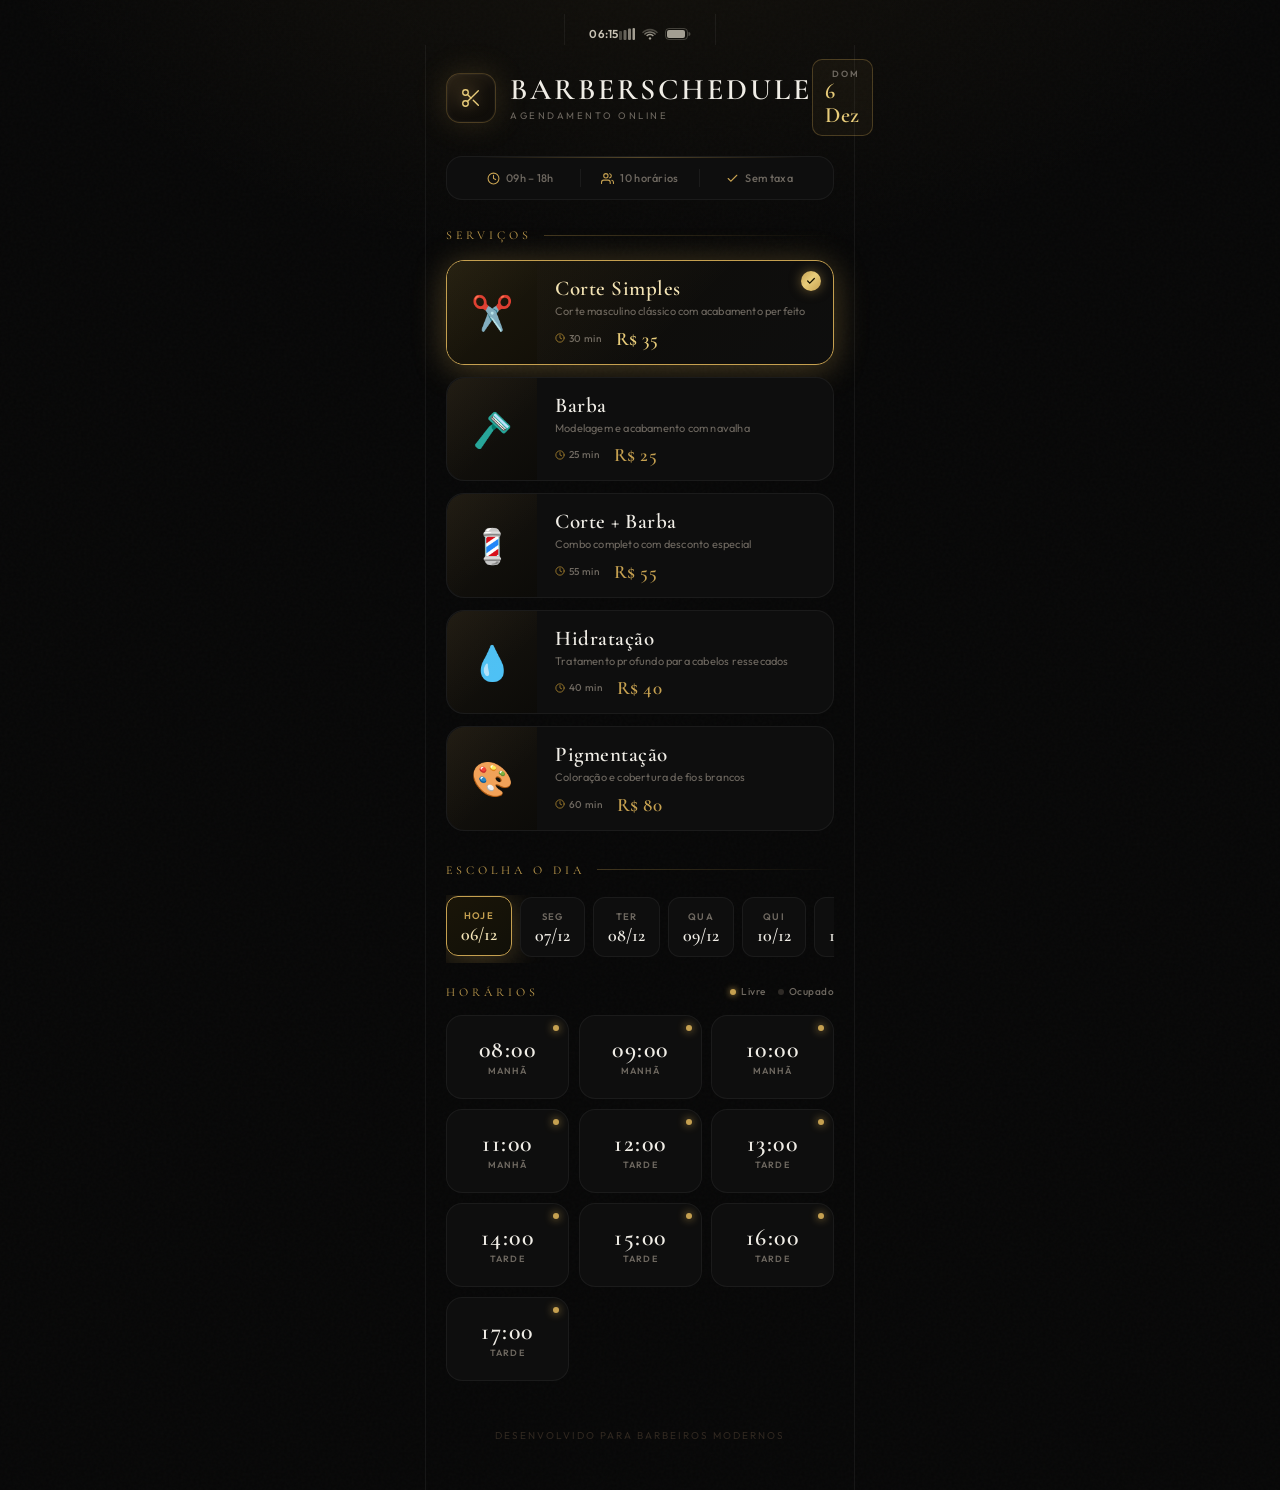
==== commit ae1abb7e: "Add files via upload" ====
--- a/index.html
+++ b/index.html
@@ -3,13 +3,10 @@
 <head>
   <meta charset="UTF-8" />
   <meta name="viewport" content="width=device-width, initial-scale=1.0" />
-  <meta name="theme-color" content="#080808" />
+  <meta name="theme-color" content="#060606" />
   <meta name="description" content="BarberSchedule — Agende seu horário online de forma rápida e fácil." />
   <title>BarberSchedule — Agendamento</title>
   <link rel="stylesheet" href="style.css" />
-  <link rel="preconnect" href="https://fonts.googleapis.com" />
-  <link rel="preconnect" href="https://fonts.gstatic.com" crossorigin />
-  <link href="https://fonts.googleapis.com/css2?family=Bebas+Neue&family=DM+Sans:ital,opsz,wght@0,9..40,300;0,9..40,400;0,9..40,500;0,9..40,700;1,9..40,300&display=swap" rel="stylesheet" />
 </head>
 <body>
 
@@ -45,9 +42,8 @@
       <div class="header-top">
         <div class="header-brand">
           <div class="brand-icon">
-            <svg viewBox="0 0 24 24" fill="none" stroke="currentColor" stroke-width="1.8" stroke-linecap="round" stroke-linejoin="round">
-              <circle cx="6" cy="6" r="3"/>
-              <circle cx="6" cy="18" r="3"/>
+            <svg viewBox="0 0 24 24" fill="none" stroke="currentColor" stroke-width="1.5" stroke-linecap="round" stroke-linejoin="round">
+              <circle cx="6" cy="6" r="3"/><circle cx="6" cy="18" r="3"/>
               <line x1="20" y1="4" x2="8.12" y2="15.88"/>
               <line x1="14.47" y1="14.48" x2="20" y2="20"/>
               <line x1="8.12" y1="8.12" x2="12" y2="12"/>
@@ -85,35 +81,116 @@
     <!-- CONTEÚDO PRINCIPAL -->
     <main class="main-content">
 
-      <!-- Serviços -->
+      <!-- Serviços — cards verticais -->
       <section class="services-section" aria-label="Escolha o serviço">
         <h2 class="section-title">Serviços</h2>
         <div class="services-scroll" role="group" aria-label="Tipos de serviço">
+
           <div class="service-chip active" data-service="Corte Simples" data-price="35" role="button" tabindex="0" aria-pressed="true">
-            <span class="chip-icon" aria-hidden="true">✂️</span>
-            <span class="chip-label">Corte</span>
-            <span class="chip-price">R$ 35</span>
-          </div>
+            <div class="chip-active-bar"></div>
+            <div class="chip-image">
+              <div class="chip-image-inner">✂️</div>
+            </div>
+            <div class="chip-content">
+              <span class="chip-label">Corte Simples</span>
+              <span class="chip-desc">Corte masculino clássico com acabamento perfeito</span>
+              <div class="chip-meta">
+                <span class="chip-duration">
+                  <svg viewBox="0 0 24 24" fill="none" stroke="currentColor" stroke-width="2" stroke-linecap="round"><circle cx="12" cy="12" r="10"/><polyline points="12 6 12 12 16 14"/></svg>
+                  30 min
+                </span>
+                <span class="chip-price">R$ 35</span>
+              </div>
+            </div>
+            <div class="chip-check">
+              <svg viewBox="0 0 24 24" fill="none" stroke="currentColor" stroke-width="3" stroke-linecap="round"><polyline points="20 6 9 17 4 12"/></svg>
+            </div>
+          </div>
+
           <div class="service-chip" data-service="Barba" data-price="25" role="button" tabindex="0" aria-pressed="false">
-            <span class="chip-icon" aria-hidden="true">🪒</span>
-            <span class="chip-label">Barba</span>
-            <span class="chip-price">R$ 25</span>
-          </div>
+            <div class="chip-active-bar"></div>
+            <div class="chip-image">
+              <div class="chip-image-inner">🪒</div>
+            </div>
+            <div class="chip-content">
+              <span class="chip-label">Barba</span>
+              <span class="chip-desc">Modelagem e acabamento com navalha</span>
+              <div class="chip-meta">
+                <span class="chip-duration">
+                  <svg viewBox="0 0 24 24" fill="none" stroke="currentColor" stroke-width="2" stroke-linecap="round"><circle cx="12" cy="12" r="10"/><polyline points="12 6 12 12 16 14"/></svg>
+                  25 min
+                </span>
+                <span class="chip-price">R$ 25</span>
+              </div>
+            </div>
+            <div class="chip-check">
+              <svg viewBox="0 0 24 24" fill="none" stroke="currentColor" stroke-width="3" stroke-linecap="round"><polyline points="20 6 9 17 4 12"/></svg>
+            </div>
+          </div>
+
           <div class="service-chip" data-service="Corte + Barba" data-price="55" role="button" tabindex="0" aria-pressed="false">
-            <span class="chip-icon" aria-hidden="true">💈</span>
-            <span class="chip-label">Combo</span>
-            <span class="chip-price">R$ 55</span>
-          </div>
+            <div class="chip-active-bar"></div>
+            <div class="chip-image">
+              <div class="chip-image-inner">💈</div>
+            </div>
+            <div class="chip-content">
+              <span class="chip-label">Corte + Barba</span>
+              <span class="chip-desc">Combo completo com desconto especial</span>
+              <div class="chip-meta">
+                <span class="chip-duration">
+                  <svg viewBox="0 0 24 24" fill="none" stroke="currentColor" stroke-width="2" stroke-linecap="round"><circle cx="12" cy="12" r="10"/><polyline points="12 6 12 12 16 14"/></svg>
+                  55 min
+                </span>
+                <span class="chip-price">R$ 55</span>
+              </div>
+            </div>
+            <div class="chip-check">
+              <svg viewBox="0 0 24 24" fill="none" stroke="currentColor" stroke-width="3" stroke-linecap="round"><polyline points="20 6 9 17 4 12"/></svg>
+            </div>
+          </div>
+
           <div class="service-chip" data-service="Hidratação" data-price="40" role="button" tabindex="0" aria-pressed="false">
-            <span class="chip-icon" aria-hidden="true">💧</span>
-            <span class="chip-label">Hidrat.</span>
-            <span class="chip-price">R$ 40</span>
-          </div>
+            <div class="chip-active-bar"></div>
+            <div class="chip-image">
+              <div class="chip-image-inner">💧</div>
+            </div>
+            <div class="chip-content">
+              <span class="chip-label">Hidratação</span>
+              <span class="chip-desc">Tratamento profundo para cabelos ressecados</span>
+              <div class="chip-meta">
+                <span class="chip-duration">
+                  <svg viewBox="0 0 24 24" fill="none" stroke="currentColor" stroke-width="2" stroke-linecap="round"><circle cx="12" cy="12" r="10"/><polyline points="12 6 12 12 16 14"/></svg>
+                  40 min
+                </span>
+                <span class="chip-price">R$ 40</span>
+              </div>
+            </div>
+            <div class="chip-check">
+              <svg viewBox="0 0 24 24" fill="none" stroke="currentColor" stroke-width="3" stroke-linecap="round"><polyline points="20 6 9 17 4 12"/></svg>
+            </div>
+          </div>
+
           <div class="service-chip" data-service="Pigmentação" data-price="80" role="button" tabindex="0" aria-pressed="false">
-            <span class="chip-icon" aria-hidden="true">🎨</span>
-            <span class="chip-label">Pigment.</span>
-            <span class="chip-price">R$ 80</span>
-          </div>
+            <div class="chip-active-bar"></div>
+            <div class="chip-image">
+              <div class="chip-image-inner">🎨</div>
+            </div>
+            <div class="chip-content">
+              <span class="chip-label">Pigmentação</span>
+              <span class="chip-desc">Coloração e cobertura de fios brancos</span>
+              <div class="chip-meta">
+                <span class="chip-duration">
+                  <svg viewBox="0 0 24 24" fill="none" stroke="currentColor" stroke-width="2" stroke-linecap="round"><circle cx="12" cy="12" r="10"/><polyline points="12 6 12 12 16 14"/></svg>
+                  60 min
+                </span>
+                <span class="chip-price">R$ 80</span>
+              </div>
+            </div>
+            <div class="chip-check">
+              <svg viewBox="0 0 24 24" fill="none" stroke="currentColor" stroke-width="3" stroke-linecap="round"><polyline points="20 6 9 17 4 12"/></svg>
+            </div>
+          </div>
+
         </div>
       </section>
 
@@ -148,7 +225,7 @@
     </main>
 
     <footer class="app-footer">
-      <p>Desenvolvido com ❤️ para barbeiros modernos</p>
+      <p>Desenvolvido para barbeiros modernos</p>
     </footer>
 
   </div><!-- /app-wrapper -->
@@ -180,14 +257,7 @@
             <svg viewBox="0 0 24 24" fill="none" stroke="currentColor" stroke-width="2" stroke-linecap="round"><path d="M20 21v-2a4 4 0 0 0-4-4H8a4 4 0 0 0-4 4v2"/><circle cx="12" cy="7" r="4"/></svg>
             Nome completo
           </label>
-          <input
-            type="text"
-            id="inputNome"
-            class="field-input"
-            placeholder="Ex: João Silva"
-            autocomplete="name"
-            maxlength="60"
-          />
+          <input type="text" id="inputNome" class="field-input" placeholder="Ex: João Silva" autocomplete="name" maxlength="60" />
         </div>
 
         <div class="field-group">
@@ -195,14 +265,7 @@
             <svg viewBox="0 0 24 24" fill="none" stroke="currentColor" stroke-width="2" stroke-linecap="round"><path d="M22 16.92v3a2 2 0 0 1-2.18 2 19.79 19.79 0 0 1-8.63-3.07A19.5 19.5 0 0 1 4.69 12 19.79 19.79 0 0 1 1.6 3.42 2 2 0 0 1 3.59 1.2h3a2 2 0 0 1 2 1.72c.127.96.361 1.903.7 2.81a2 2 0 0 1-.45 2.11L7.91 8.75a16 16 0 0 0 6.29 6.29l1.62-1.62a2 2 0 0 1 2.11-.45c.907.339 1.85.573 2.81.7A2 2 0 0 1 22 16.92z"/></svg>
             WhatsApp / Telefone
           </label>
-          <input
-            type="tel"
-            id="inputTelefone"
-            class="field-input"
-            placeholder="(21) 99999-9999"
-            autocomplete="tel"
-            maxlength="15"
-          />
+          <input type="tel" id="inputTelefone" class="field-input" placeholder="(21) 99999-9999" autocomplete="tel" maxlength="15" />
         </div>
 
         <div class="field-group">
@@ -225,14 +288,7 @@
             <svg viewBox="0 0 24 24" fill="none" stroke="currentColor" stroke-width="2" stroke-linecap="round"><line x1="12" y1="1" x2="12" y2="23"/><path d="M17 5H9.5a3.5 3.5 0 0 0 0 7h5a3.5 3.5 0 0 1 0 7H6"/></svg>
             Valor (R$)
           </label>
-          <input
-            type="text"
-            id="inputValor"
-            class="field-input"
-            placeholder="Ex: 55,00"
-            maxlength="10"
-            readonly
-          />
+          <input type="text" id="inputValor" class="field-input" placeholder="Ex: 55,00" maxlength="10" readonly />
           <span class="field-hint">Preenchido automaticamente ao escolher o serviço</span>
         </div>
 
@@ -260,6 +316,52 @@
     </div><!-- /modal-sheet -->
   </div><!-- /modal-overlay -->
 
+
+  <!-- COMPROVANTE / RECEIPT MODAL -->
+  <div class="receipt-modal" id="receiptModal" role="dialog" aria-modal="true" aria-hidden="true">
+    <div class="receipt-card">
+      <div class="receipt-header">
+        <div class="receipt-icon">
+          <svg viewBox="0 0 24 24" fill="none" stroke="currentColor" stroke-width="1.5" stroke-linecap="round"><polyline points="20 6 9 17 4 12"/></svg>
+        </div>
+        <div class="receipt-title">Confirmado</div>
+        <div class="receipt-subtitle">Seu horário foi agendado com sucesso</div>
+      </div>
+      <div class="receipt-divider"></div>
+      <div class="receipt-row">
+        <span class="receipt-label">Cliente</span>
+        <span class="receipt-value" id="receiptNome">—</span>
+      </div>
+      <div class="receipt-row">
+        <span class="receipt-label">Serviço</span>
+        <span class="receipt-value" id="receiptServico">—</span>
+      </div>
+      <div class="receipt-row">
+        <span class="receipt-label">Data</span>
+        <span class="receipt-value" id="receiptData">—</span>
+      </div>
+      <div class="receipt-row">
+        <span class="receipt-label">Horário</span>
+        <span class="receipt-value" id="receiptHorario">—</span>
+      </div>
+      <div class="receipt-row">
+        <span class="receipt-label">Valor</span>
+        <span class="receipt-value" id="receiptValor">—</span>
+      </div>
+      <div class="receipt-divider"></div>
+      <div class="receipt-actions">
+        <button class="btn-whatsapp" id="btnWhatsapp">
+          <svg viewBox="0 0 24 24" fill="currentColor" xmlns="http://www.w3.org/2000/svg">
+            <path d="M17.472 14.382c-.297-.149-1.758-.867-2.03-.967-.273-.099-.471-.148-.67.15-.197.297-.767.966-.94 1.164-.173.199-.347.223-.644.075-.297-.15-1.255-.463-2.39-1.475-.883-.788-1.48-1.761-1.653-2.059-.173-.297-.018-.458.13-.606.134-.133.298-.347.446-.52.149-.174.198-.298.298-.497.099-.198.05-.371-.025-.52-.075-.149-.669-1.612-.916-2.207-.242-.579-.487-.5-.669-.51-.173-.008-.371-.01-.57-.01-.198 0-.52.074-.792.372-.272.297-1.04 1.016-1.04 2.479 0 1.462 1.065 2.875 1.213 3.074.149.198 2.096 3.2 5.077 4.487.709.306 1.262.489 1.694.625.712.227 1.36.195 1.871.118.571-.085 1.758-.719 2.006-1.413.248-.694.248-1.289.173-1.413-.074-.124-.272-.198-.57-.347m-5.421 7.403h-.004a9.87 9.87 0 01-5.031-1.378l-.361-.214-3.741.982.998-3.648-.235-.374a9.86 9.86 0 01-1.51-5.26c.001-5.45 4.436-9.884 9.888-9.884 2.64 0 5.122 1.03 6.988 2.898a9.825 9.825 0 012.893 6.994c-.003 5.45-4.437 9.884-9.885 9.884m8.413-18.297A11.815 11.815 0 0012.05 0C5.495 0 .16 5.335.157 11.892c0 2.096.547 4.142 1.588 5.945L.057 24l6.305-1.654a11.882 11.882 0 005.683 1.448h.005c6.554 0 11.89-5.335 11.893-11.893a11.821 11.821 0 00-3.48-8.413z"/>
+          </svg>
+          Enviar Comprovante no WhatsApp
+        </button>
+        <button class="btn-receipt-close" id="btnReceiptClose">Fechar</button>
+      </div>
+    </div>
+  </div>
+
+
   <!-- TOAST -->
   <div class="toast" id="toast" role="status" aria-live="polite">
     <span class="toast-icon" id="toastIcon">✅</span>
--- a/style.css
+++ b/style.css
@@ -1,58 +1,65 @@
 /* ════════════════════════════════════════════════════
-   BarberSchedule — style.css  v2.0 PREMIUM
-   Tema: Dark Luxury / Copper-Gold + Obsidian
-   Fonte: Bebas Neue (display) + DM Sans (corpo)
+   BarberSchedule — style.css  PREMIUM EDITION
+   Tema: Obsidian Black + Liquid Gold
+   Fonte: Cormorant Garamond (display) + Outfit (corpo)
 ════════════════════════════════════════════════════ */
+
+@import url('https://fonts.googleapis.com/css2?family=Cormorant+Garamond:ital,wght@0,300;0,400;0,600;0,700;1,300;1,400&family=Outfit:wght@300;400;500;600;700&display=swap');
 
 /* ── 1. VARIÁVEIS & RESET ── */
 :root {
-  --clr-bg:         #080808;
-  --clr-surface:    #111111;
-  --clr-surface-2:  #181818;
-  --clr-surface-3:  #202020;
-  --clr-surface-4:  #2a2a2a;
-  --clr-border:     rgba(255,255,255,0.07);
-  --clr-border-2:   rgba(255,255,255,0.12);
-
-  --clr-accent:        #e8904a;
-  --clr-accent-dim:    #a85f25;
-  --clr-accent-bright: #f5a96c;
-  --clr-accent-glow:   rgba(232, 144, 74, 0.15);
-  --clr-accent-glow-strong: rgba(232, 144, 74, 0.28);
-
-  --clr-text:       #f2f2f2;
-  --clr-text-2:     #c8c8c8;
-  --clr-text-muted: #787878;
-  --clr-text-dim:   #444;
-
-  --clr-success:    #34d399;
-  --clr-error:      #f87171;
-  --clr-booked:     #0f0f0f;
-  --clr-booked-txt: #353535;
-
-  --font-display: 'Bebas Neue', sans-serif;
-  --font-body:    'DM Sans', sans-serif;
-
-  --radius-xs:  8px;
+  --clr-bg:          #060606;
+  --clr-bg-2:        #0a0a0a;
+  --clr-surface:     #0e0e0e;
+  --clr-surface-2:   #141414;
+  --clr-surface-3:   #1a1a1a;
+  --clr-surface-4:   #222222;
+  --clr-border:      rgba(255,255,255,0.055);
+  --clr-border-2:    rgba(255,255,255,0.10);
+  --clr-border-gold: rgba(197,160,80,0.3);
+
+  --gold-100: #f5e6b8;
+  --gold-200: #e8cc7a;
+  --gold-300: #c5a050;
+  --gold-400: #a8822e;
+  --gold-500: #7a5c14;
+  --gold-glow: rgba(197,160,80,0.10);
+  --gold-glow-strong: rgba(197,160,80,0.22);
+  --grad-gold: linear-gradient(135deg, #c5a050 0%, #e8cc7a 45%, #c5a050 100%);
+  --grad-gold-btn: linear-gradient(135deg, #b8902a 0%, #d4af50 40%, #e8cc7a 60%, #c5a050 100%);
+
+  --clr-text:       #f0ede6;
+  --clr-text-2:     #c8c2b4;
+  --clr-text-muted: #6e6860;
+  --clr-text-dim:   #302820;
+
+  --clr-success:    #5fd4a0;
+  --clr-error:      #e07070;
+  --clr-booked:     #0c0c0c;
+  --clr-booked-txt: #2e2a26;
+
+  --font-display: 'Cormorant Garamond', serif;
+  --font-body:    'Outfit', sans-serif;
+
+  --radius-xs:  6px;
   --radius-sm:  12px;
-  --radius-md:  18px;
-  --radius-lg:  24px;
-  --radius-xl:  32px;
+  --radius-md:  16px;
+  --radius-lg:  22px;
+  --radius-xl:  30px;
+  --radius-card: 18px;
 
   --ease-out:    cubic-bezier(0.16, 1, 0.3, 1);
   --ease-spring: cubic-bezier(0.34, 1.56, 0.64, 1);
   --ease-smooth: cubic-bezier(0.4, 0, 0.2, 1);
-  --t-fast:  0.15s;
+  --t-fast:  0.14s;
   --t-base:  0.22s;
-  --t-slow:  0.36s;
-
-  --shadow-sm:     0 2px 8px rgba(0,0,0,0.4);
-  --shadow-md:     0 4px 24px rgba(0,0,0,0.55);
-  --shadow-lg:     0 8px 48px rgba(0,0,0,0.7);
-  --shadow-accent: 0 0 28px rgba(232,144,74,0.22);
-  --shadow-accent-strong: 0 4px 28px rgba(232,144,74,0.38);
-
-  --grad-accent: linear-gradient(135deg, #e8904a, #f5a96c);
+  --t-slow:  0.38s;
+
+  --shadow-sm:     0 2px 12px rgba(0,0,0,0.5);
+  --shadow-md:     0 4px 28px rgba(0,0,0,0.65);
+  --shadow-lg:     0 8px 56px rgba(0,0,0,0.78);
+  --shadow-gold:   0 0 32px rgba(197,160,80,0.18);
+  --shadow-gold-strong: 0 4px 32px rgba(197,160,80,0.35);
 }
 
 *, *::before, *::after {
@@ -74,9 +81,8 @@
   min-height: 100vh;
   overscroll-behavior: none;
   background-image:
-    radial-gradient(ellipse 70% 35% at 50% -5%, rgba(232,144,74,0.09) 0%, transparent 65%),
-    radial-gradient(ellipse 40% 20% at 85% 10%, rgba(232,144,74,0.04) 0%, transparent 60%),
-    url("data:image/svg+xml,%3Csvg viewBox='0 0 512 512' xmlns='http://www.w3.org/2000/svg'%3E%3Cfilter id='noise'%3E%3CfeTurbulence type='fractalNoise' baseFrequency='0.75' numOctaves='4' stitchTiles='stitch'/%3E%3C/filter%3E%3Crect width='100%25' height='100%25' filter='url(%23noise)' opacity='0.025'/%3E%3C/svg%3E");
+    radial-gradient(ellipse 80% 40% at 50% -8%, rgba(197,160,80,0.07) 0%, transparent 65%),
+    url("data:image/svg+xml,%3Csvg viewBox='0 0 512 512' xmlns='http://www.w3.org/2000/svg'%3E%3Cfilter id='noise'%3E%3CfeTurbulence type='fractalNoise' baseFrequency='0.85' numOctaves='4' stitchTiles='stitch'/%3E%3C/filter%3E%3Crect width='100%25' height='100%25' filter='url(%23noise)' opacity='0.022'/%3E%3C/svg%3E");
 }
 
 /* ── 2. STATUS BAR ── */
@@ -84,20 +90,20 @@
   display: flex;
   align-items: center;
   justify-content: space-between;
-  padding: 10px 24px 4px;
+  padding: 12px 24px 4px;
   font-family: var(--font-body);
-  font-size: 12px;
-  font-weight: 700;
+  font-size: 11.5px;
+  font-weight: 600;
   color: var(--clr-text-2);
   max-width: 430px;
   margin: 0 auto;
-  letter-spacing: 0.2px;
+  letter-spacing: 0.3px;
 }
 .status-icons {
   display: flex;
   align-items: center;
   gap: 7px;
-  opacity: 0.85;
+  opacity: 0.8;
 }
 
 /* ── 3. APP WRAPPER ── */
@@ -107,29 +113,21 @@
   min-height: calc(100vh - 32px);
   display: flex;
   flex-direction: column;
-  padding-bottom: 40px;
+  padding-bottom: 48px;
 }
 
 /* ── 4. HEADER ── */
 .app-header {
-  padding: 12px 20px 0;
+  padding: 8px 20px 0;
   position: relative;
 }
-.app-header::before {
-  content: '';
-  position: absolute;
-  top: 0;
-  left: 20px;
-  right: 20px;
-  height: 1px;
-  background: linear-gradient(90deg, transparent, var(--clr-border-2), transparent);
-}
 
 .header-top {
   display: flex;
   align-items: center;
   justify-content: space-between;
-  margin-bottom: 18px;
+  margin-bottom: 20px;
+  padding-top: 6px;
 }
 
 .header-brand {
@@ -139,14 +137,15 @@
 }
 
 .brand-icon {
-  width: 48px;
-  height: 48px;
+  width: 50px;
+  height: 50px;
   border-radius: 14px;
-  background: var(--grad-accent);
+  background: linear-gradient(145deg, #1a1510 0%, #0e0c08 100%);
+  border: 1px solid var(--clr-border-gold);
   display: flex;
   align-items: center;
   justify-content: center;
-  box-shadow: var(--shadow-accent-strong), 0 0 0 1px rgba(255,255,255,0.1) inset;
+  box-shadow: var(--shadow-gold), 0 0 0 1px rgba(255,255,255,0.03) inset;
   flex-shrink: 0;
   position: relative;
   overflow: hidden;
@@ -155,32 +154,34 @@
   content: '';
   position: absolute;
   inset: 0;
-  background: linear-gradient(135deg, rgba(255,255,255,0.2) 0%, transparent 60%);
+  background: linear-gradient(145deg, rgba(197,160,80,0.12) 0%, transparent 55%);
   border-radius: inherit;
 }
 .brand-icon svg {
-  width: 24px;
-  height: 24px;
-  color: #fff;
+  width: 22px;
+  height: 22px;
+  color: var(--gold-200);
   position: relative;
   z-index: 1;
-  filter: drop-shadow(0 1px 2px rgba(0,0,0,0.3));
+  filter: drop-shadow(0 0 6px rgba(197,160,80,0.5));
 }
 
 .brand-name {
   font-family: var(--font-display);
-  font-size: 27px;
-  letter-spacing: 1.5px;
+  font-size: 30px;
+  font-weight: 600;
+  letter-spacing: 3px;
   line-height: 1;
   color: var(--clr-text);
+  text-transform: uppercase;
 }
 
 .brand-sub {
-  font-size: 10.5px;
+  font-size: 9.5px;
   color: var(--clr-text-muted);
   font-weight: 400;
-  margin-top: 3px;
-  letter-spacing: 1px;
+  margin-top: 4px;
+  letter-spacing: 2.5px;
   text-transform: uppercase;
 }
 
@@ -188,22 +189,27 @@
   display: flex;
   flex-direction: column;
   align-items: flex-end;
-  gap: 1px;
+  gap: 0;
+  background: rgba(197,160,80,0.05);
+  border: 1px solid var(--clr-border-gold);
+  border-radius: 10px;
+  padding: 8px 12px;
 }
 
 .badge-day {
-  font-size: 10px;
-  font-weight: 500;
-  color: var(--clr-text-muted);
-  text-transform: uppercase;
-  letter-spacing: 1.5px;
+  font-size: 9px;
+  font-weight: 600;
+  color: var(--clr-text-muted);
+  text-transform: uppercase;
+  letter-spacing: 2px;
 }
 
 .badge-date {
   font-family: var(--font-display);
-  font-size: 24px;
-  color: var(--clr-accent);
-  line-height: 1;
+  font-size: 22px;
+  font-weight: 600;
+  color: var(--gold-200);
+  line-height: 1.1;
   letter-spacing: 0.5px;
 }
 
@@ -214,17 +220,17 @@
   background: var(--clr-surface);
   border: 1px solid var(--clr-border);
   border-radius: var(--radius-md);
-  padding: 11px 14px;
-  margin-bottom: 24px;
+  padding: 12px 14px;
+  margin-bottom: 28px;
   position: relative;
   overflow: hidden;
 }
 .day-info-bar::before {
   content: '';
   position: absolute;
-  top: 0; left: 12%; right: 12%;
+  top: 0; left: 8%; right: 8%;
   height: 1px;
-  background: linear-gradient(90deg, transparent, var(--clr-accent-glow-strong), transparent);
+  background: linear-gradient(90deg, transparent, rgba(197,160,80,0.4), transparent);
 }
 
 .day-info-item {
@@ -233,20 +239,20 @@
   align-items: center;
   justify-content: center;
   gap: 6px;
-  font-size: 11.5px;
+  font-size: 11px;
   font-weight: 500;
   color: var(--clr-text-muted);
+  letter-spacing: 0.3px;
 }
 .day-info-item svg {
-  width: 14px;
-  height: 14px;
-  color: var(--clr-accent);
+  width: 13px; height: 13px;
+  color: var(--gold-300);
   flex-shrink: 0;
 }
 
 .day-separator {
   width: 1px;
-  height: 20px;
+  height: 18px;
   background: var(--clr-border);
   flex-shrink: 0;
 }
@@ -259,93 +265,192 @@
 
 .section-title {
   font-family: var(--font-display);
-  font-size: 19px;
-  letter-spacing: 1.5px;
-  color: var(--clr-text);
-  margin-bottom: 14px;
-  text-transform: uppercase;
-}
-
-/* ── 6. SERVIÇOS ── */
+  font-size: 12px;
+  font-weight: 400;
+  letter-spacing: 4px;
+  color: var(--gold-300);
+  margin-bottom: 18px;
+  text-transform: uppercase;
+  display: flex;
+  align-items: center;
+  gap: 12px;
+}
+.section-title::after {
+  content: '';
+  flex: 1;
+  height: 1px;
+  background: linear-gradient(90deg, var(--clr-border-gold), transparent);
+}
+
+/* ── 6. SERVICOS — Cards Verticais Premium ── */
 .services-section {
-  margin-bottom: 28px;
-  position: relative;
-}
-.services-section::after {
-  content: '';
-  position: absolute;
-  right: 0; top: 34px; bottom: 0;
-  width: 28px;
-  background: linear-gradient(90deg, transparent, var(--clr-bg));
-  pointer-events: none;
-  z-index: 1;
+  margin-bottom: 32px;
 }
 
 .services-scroll {
   display: flex;
-  gap: 9px;
-  overflow-x: auto;
-  padding-bottom: 4px;
-  padding-top: 2px;
-  scrollbar-width: none;
-}
-.services-scroll::-webkit-scrollbar { display: none; }
+  flex-direction: column;
+  gap: 12px;
+  overflow: visible;
+  padding: 0;
+}
 
 .service-chip {
-  flex-shrink: 0;
-  display: flex;
-  flex-direction: column;
-  align-items: center;
-  gap: 5px;
+  display: flex;
+  flex-direction: row;
+  align-items: stretch;
+  gap: 0;
   background: var(--clr-surface);
   border: 1px solid var(--clr-border);
-  border-radius: var(--radius-md);
-  padding: 13px 17px;
+  border-radius: var(--radius-card);
   cursor: pointer;
-  transition: border-color var(--t-base) var(--ease-smooth),
-              background var(--t-base) var(--ease-smooth),
-              transform var(--t-base) var(--ease-spring),
-              box-shadow var(--t-base) var(--ease-smooth);
+  transition:
+    border-color var(--t-base) var(--ease-smooth),
+    transform var(--t-base) var(--ease-spring),
+    box-shadow var(--t-base) var(--ease-smooth);
   user-select: none;
   position: relative;
   overflow: hidden;
-}
+  min-height: 90px;
+}
+
 .service-chip::before {
   content: '';
-  position: absolute; inset: 0;
-  background: var(--clr-accent-glow);
+  position: absolute;
+  inset: 0;
+  background: linear-gradient(135deg, var(--gold-glow), transparent 60%);
   opacity: 0;
-  transition: opacity var(--t-base) var(--ease-smooth);
+  transition: opacity var(--t-base);
   border-radius: inherit;
-}
+  pointer-events: none;
+}
+
 .service-chip:hover {
-  border-color: var(--clr-accent-dim);
-  transform: translateY(-3px);
-  box-shadow: var(--shadow-sm);
+  border-color: var(--clr-border-gold);
+  transform: translateY(-2px);
+  box-shadow: var(--shadow-md);
 }
 .service-chip.active {
-  border-color: var(--clr-accent);
-  box-shadow: 0 0 0 1px var(--clr-accent-dim) inset, var(--shadow-accent);
+  border-color: var(--gold-300);
+  box-shadow: var(--shadow-gold-strong);
+  background: linear-gradient(135deg, #0f0d08 0%, #0e0e0e 100%);
 }
 .service-chip.active::before { opacity: 1; }
 
-.chip-icon { font-size: 20px; line-height: 1; }
+.chip-image {
+  width: 90px;
+  flex-shrink: 0;
+  border-radius: var(--radius-card) 0 0 var(--radius-card);
+  overflow: hidden;
+  position: relative;
+  background: var(--clr-surface-3);
+}
+.chip-image-inner {
+  width: 100%;
+  height: 100%;
+  display: flex;
+  align-items: center;
+  justify-content: center;
+  font-size: 34px;
+  background: linear-gradient(145deg, #181510 0%, #0c0b08 100%);
+  position: relative;
+}
+.chip-image-inner::after {
+  content: '';
+  position: absolute;
+  inset: 0;
+  background: linear-gradient(135deg, rgba(197,160,80,0.06) 0%, transparent 60%);
+}
+.service-chip.active .chip-image-inner {
+  background: linear-gradient(145deg, #1e1a0e 0%, #131008 100%);
+}
+
+.chip-content {
+  flex: 1;
+  display: flex;
+  flex-direction: column;
+  gap: 4px;
+  padding: 16px 16px 16px 18px;
+  justify-content: center;
+}
+
 .chip-label {
-  font-size: 10.5px;
-  font-weight: 700;
-  color: var(--clr-text-2);
-  text-transform: uppercase;
-  letter-spacing: 0.8px;
-}
+  font-family: var(--font-display);
+  font-size: 21px;
+  font-weight: 600;
+  color: var(--clr-text);
+  letter-spacing: 0.5px;
+  line-height: 1.1;
+  transition: color var(--t-base);
+}
+.service-chip.active .chip-label { color: var(--gold-100); }
+
+.chip-desc {
+  font-size: 11px;
+  color: var(--clr-text-muted);
+  font-weight: 400;
+  line-height: 1.4;
+  letter-spacing: 0.2px;
+}
+
+.chip-meta {
+  display: flex;
+  align-items: center;
+  gap: 14px;
+  margin-top: 5px;
+}
+
+.chip-duration {
+  font-size: 10px;
+  color: var(--clr-text-muted);
+  font-weight: 500;
+  letter-spacing: 0.3px;
+  display: flex;
+  align-items: center;
+  gap: 4px;
+}
+.chip-duration svg { width: 10px; height: 10px; color: var(--gold-400); }
+
 .chip-price {
-  font-size: 11px;
-  color: var(--clr-accent);
-  font-weight: 600;
-}
-.service-chip.active .chip-label { color: var(--clr-text); }
-
-/* ── 7. SELEÇÃO DE DIA ── */
-.dias-section { margin-bottom: 10px; }
+  font-family: var(--font-display);
+  font-size: 19px;
+  font-weight: 600;
+  color: var(--gold-300);
+  letter-spacing: 0.5px;
+  line-height: 1;
+}
+.service-chip.active .chip-price { color: var(--gold-200); }
+
+.chip-active-bar {
+  position: absolute;
+  left: 0; top: 18%; bottom: 18%;
+  width: 3px;
+  background: var(--grad-gold);
+  border-radius: 0 2px 2px 0;
+  opacity: 0;
+  transition: opacity var(--t-base);
+}
+.service-chip.active .chip-active-bar { opacity: 1; }
+
+.chip-check {
+  position: absolute;
+  top: 10px; right: 12px;
+  width: 20px; height: 20px;
+  border-radius: 50%;
+  background: var(--grad-gold);
+  display: flex;
+  align-items: center;
+  justify-content: center;
+  opacity: 0;
+  transform: scale(0.4);
+  transition: opacity var(--t-base) var(--ease-spring), transform var(--t-base) var(--ease-spring);
+  box-shadow: 0 0 12px rgba(197,160,80,0.5);
+}
+.chip-check svg { width: 10px; height: 10px; color: #1a1500; }
+.service-chip.active .chip-check { opacity: 1; transform: scale(1); }
+
+/* ── 7. SELECAO DE DIA ── */
+.dias-section { margin-bottom: 12px; }
 
 .dias-grid {
   display: flex;
@@ -363,70 +468,73 @@
   display: flex;
   flex-direction: column;
   align-items: center;
-  gap: 5px;
-  padding: 11px 15px;
+  gap: 4px;
+  padding: 12px 14px;
   border-radius: var(--radius-sm);
   border: 1px solid var(--clr-border);
   background: var(--clr-surface);
   cursor: pointer;
-  transition: border-color var(--t-base) var(--ease-smooth),
-              background var(--t-base) var(--ease-smooth),
-              transform var(--t-base) var(--ease-spring),
-              box-shadow var(--t-base) var(--ease-smooth);
-  min-width: 62px;
+  transition:
+    border-color var(--t-base) var(--ease-smooth),
+    background var(--t-base) var(--ease-smooth),
+    transform var(--t-base) var(--ease-spring),
+    box-shadow var(--t-base) var(--ease-smooth);
+  min-width: 60px;
   position: relative;
   overflow: hidden;
+  font-family: var(--font-body);
 }
 .dia-btn::after {
   content: '';
   position: absolute;
   bottom: 0; left: 50%;
   transform: translateX(-50%) scaleX(0);
-  width: 70%; height: 2px;
-  background: var(--clr-accent);
+  width: 60%; height: 2px;
+  background: var(--grad-gold);
   border-radius: 2px;
   transition: transform var(--t-base) var(--ease-spring);
 }
-.dia-btn:hover { border-color: var(--clr-border-2); transform: translateY(-2px); }
-.dia-btn:hover::after { transform: translateX(-50%) scaleX(0.6); }
+.dia-btn:hover { border-color: var(--clr-border-gold); transform: translateY(-2px); }
+.dia-btn:hover::after { transform: translateX(-50%) scaleX(0.7); }
 .dia-btn.active {
-  background: var(--clr-accent);
-  border-color: var(--clr-accent);
-  box-shadow: var(--shadow-accent-strong);
+  background: linear-gradient(145deg, #1a1508 0%, #111008 100%);
+  border-color: var(--gold-300);
+  box-shadow: var(--shadow-gold-strong);
   transform: translateY(-1px);
 }
 .dia-btn.active::after { display: none; }
 
 .dia-semana {
-  font-size: 10px;
-  font-weight: 600;
-  letter-spacing: 0.8px;
+  font-size: 9.5px;
+  font-weight: 600;
+  letter-spacing: 1.2px;
   text-transform: uppercase;
   color: var(--clr-text-muted);
   transition: color var(--t-base);
 }
-.dia-btn.active .dia-semana { color: rgba(255,255,255,0.85); }
-.dia-btn:hover:not(.active) .dia-semana { color: var(--clr-text-2); }
+.dia-btn.active .dia-semana { color: var(--gold-300); }
 
 .dia-numero {
-  font-size: 14px;
-  font-weight: 700;
+  font-family: var(--font-display);
+  font-size: 18px;
+  font-weight: 600;
   color: var(--clr-text);
   transition: color var(--t-base);
-}
-.dia-btn.active .dia-numero { color: #fff; }
-
-/* ── 8. GRADE DE HORÁRIOS ── */
+  line-height: 1;
+}
+.dia-btn.active .dia-numero { color: var(--gold-100); }
+
+/* ── 8. GRADE DE HORARIOS ── */
 .slots-section {
   margin-bottom: 24px;
-  margin-top: 18px;
+  margin-top: 22px;
 }
 
 .slots-header {
   display: flex;
   align-items: center;
   justify-content: space-between;
-  margin-bottom: 14px;
+  margin-bottom: 16px;
 }
 .slots-header .section-title { margin-bottom: 0; }
 
@@ -434,9 +542,10 @@
   display: flex;
   align-items: center;
   gap: 12px;
-  font-size: 10.5px;
+  font-size: 10px;
   color: var(--clr-text-muted);
   font-weight: 500;
+  letter-spacing: 0.5px;
 }
 .legend-item {
   display: flex;
@@ -444,12 +553,12 @@
   gap: 5px;
 }
 .legend-dot {
-  width: 7px; height: 7px;
+  width: 6px; height: 6px;
   border-radius: 50%;
   display: inline-block;
   flex-shrink: 0;
 }
-.legend-dot.available { background: var(--clr-accent); box-shadow: 0 0 6px var(--clr-accent); }
+.legend-dot.available { background: var(--gold-300); box-shadow: 0 0 6px var(--gold-300); }
 .legend-dot.booked    { background: var(--clr-booked-txt); }
 
 .slots-grid {
@@ -458,7 +567,6 @@
   gap: 10px;
 }
 
-/* Botão de horário */
 .slot-btn {
   position: relative;
   display: flex;
@@ -469,12 +577,13 @@
   background: var(--clr-surface);
   border: 1px solid var(--clr-border);
   border-radius: var(--radius-md);
-  padding: 20px 8px;
+  padding: 22px 8px;
   cursor: pointer;
-  transition: border-color var(--t-base) var(--ease-smooth),
-              background var(--t-base) var(--ease-smooth),
-              transform var(--t-base) var(--ease-spring),
-              box-shadow var(--t-base) var(--ease-smooth);
+  transition:
+    border-color var(--t-base) var(--ease-smooth),
+    background var(--t-base) var(--ease-smooth),
+    transform var(--t-base) var(--ease-spring),
+    box-shadow var(--t-base) var(--ease-smooth);
   font-family: var(--font-body);
   color: var(--clr-text);
   overflow: hidden;
@@ -483,39 +592,28 @@
 .slot-btn::before {
   content: '';
   position: absolute; inset: 0;
-  background: linear-gradient(135deg, rgba(232,144,74,0.08) 0%, transparent 60%);
+  background: linear-gradient(145deg, rgba(197,160,80,0.07) 0%, transparent 55%);
   opacity: 0;
   transition: opacity var(--t-base);
   border-radius: inherit;
   pointer-events: none;
 }
-.slot-btn::after {
-  content: '';
-  position: absolute; inset: 0;
-  border-radius: inherit;
-  background: var(--clr-accent);
-  opacity: 0;
-  transform: scale(0.4);
-  transition: opacity 0.4s, transform 0.4s;
-  pointer-events: none;
-}
 .slot-btn:not(.booked):hover {
-  border-color: var(--clr-accent-dim);
-  background: var(--clr-surface-2);
+  border-color: var(--clr-border-gold);
+  background: linear-gradient(145deg, #131108 0%, #0e0e0e 100%);
   box-shadow: var(--shadow-sm);
-  transform: translateY(-4px) scale(1.01);
+  transform: translateY(-4px) scale(1.02);
 }
 .slot-btn:not(.booked):hover::before { opacity: 1; }
 .slot-btn:not(.booked):active { transform: translateY(-1px) scale(0.99); }
-.slot-btn:not(.booked):active::after { opacity: 0.12; transform: scale(1); }
 .slot-btn:focus-visible {
-  outline: 2px solid var(--clr-accent);
+  outline: 1px solid var(--gold-300);
   outline-offset: 2px;
 }
 
 .slot-btn.booked {
   background: var(--clr-booked);
-  border-color: rgba(255,255,255,0.03);
+  border-color: rgba(255,255,255,0.025);
   cursor: not-allowed;
   pointer-events: none;
 }
@@ -524,15 +622,16 @@
   animation: slotBooked 0.55s var(--ease-smooth) forwards;
 }
 @keyframes slotBooked {
-  0%   { transform: scale(1); background: var(--clr-accent-glow); border-color: var(--clr-accent); }
+  0%   { transform: scale(1); border-color: var(--gold-300); }
   35%  { transform: scale(0.9); }
-  100% { transform: scale(1); background: var(--clr-booked); border-color: rgba(255,255,255,0.03); }
+  100% { transform: scale(1); background: var(--clr-booked); border-color: rgba(255,255,255,0.025); }
 }
 
 .slot-time {
   font-family: var(--font-display);
-  font-size: 22px;
-  letter-spacing: 1px;
+  font-size: 24px;
+  font-weight: 600;
+  letter-spacing: 1.5px;
   line-height: 1;
   color: var(--clr-text);
   transition: color var(--t-base);
@@ -540,45 +639,45 @@
 .slot-btn.booked .slot-time { color: var(--clr-booked-txt); }
 
 .slot-period {
-  font-size: 9.5px;
-  font-weight: 600;
-  color: var(--clr-text-muted);
-  text-transform: uppercase;
-  letter-spacing: 1px;
+  font-size: 9px;
+  font-weight: 600;
+  color: var(--clr-text-muted);
+  text-transform: uppercase;
+  letter-spacing: 1.2px;
 }
 .slot-btn.booked .slot-period { color: var(--clr-booked-txt); }
 
 .slot-badge {
   position: absolute;
   top: 9px; right: 9px;
-  width: 7px; height: 7px;
-  background: var(--clr-accent);
+  width: 6px; height: 6px;
+  background: var(--gold-300);
   border-radius: 50%;
-  box-shadow: 0 0 8px var(--clr-accent);
+  box-shadow: 0 0 8px var(--gold-300);
   transition: all var(--t-base);
 }
 .slot-badge::after {
   content: '';
   position: absolute;
-  inset: -3px;
+  inset: -4px;
   border-radius: 50%;
-  background: var(--clr-accent);
+  background: var(--gold-300);
   opacity: 0;
-  animation: badgePulse 2.5s ease-in-out infinite;
+  animation: badgePulse 3s ease-in-out infinite;
 }
 @keyframes badgePulse {
   0%, 100% { transform: scale(1); opacity: 0; }
-  50%       { transform: scale(1.8); opacity: 0.25; }
+  50%       { transform: scale(2); opacity: 0.2; }
 }
 .slot-btn.booked .slot-badge { background: var(--clr-booked-txt); box-shadow: none; }
 .slot-btn.booked .slot-badge::after { display: none; }
 
 .slot-booked-label {
-  font-size: 8.5px;
-  text-transform: uppercase;
-  letter-spacing: 1.2px;
+  font-size: 8px;
+  text-transform: uppercase;
+  letter-spacing: 1.5px;
   color: var(--clr-booked-txt);
-  font-weight: 700;
+  font-weight: 600;
 }
 
 .slot-btn {
@@ -589,23 +688,24 @@
   to   { opacity: 1; transform: translateY(0) scale(1); }
 }
 
-/* ── 9. RODAPÉ ── */
+/* ── 9. RODAPE ── */
 .app-footer {
-  margin-top: 20px;
+  margin-top: 24px;
   text-align: center;
-  font-size: 11px;
+  font-size: 10px;
   color: var(--clr-text-dim);
   font-weight: 400;
-  letter-spacing: 0.5px;
+  letter-spacing: 2px;
   padding: 0 20px;
+  text-transform: uppercase;
 }
 
 /* ── 10. MODAL / BOTTOM SHEET ── */
 .modal-overlay {
   position: fixed; inset: 0;
-  background: rgba(0, 0, 0, 0.78);
-  backdrop-filter: blur(8px) saturate(0.8);
-  -webkit-backdrop-filter: blur(8px) saturate(0.8);
+  background: rgba(0, 0, 0, 0.82);
+  backdrop-filter: blur(10px) saturate(0.7);
+  -webkit-backdrop-filter: blur(10px) saturate(0.7);
   z-index: 100;
   display: flex;
   align-items: flex-end;
@@ -624,50 +724,59 @@
   max-width: 430px;
   background: var(--clr-surface);
   border-radius: var(--radius-xl) var(--radius-xl) 0 0;
-  padding: 10px 24px 44px;
-  border-top: 1px solid var(--clr-border-2);
-  box-shadow: 0 -24px 80px rgba(0,0,0,0.7),
-              0 0 0 1px rgba(255,255,255,0.04) inset;
+  padding: 10px 24px 48px;
+  border-top: 1px solid var(--clr-border-gold);
+  box-shadow: 0 -32px 80px rgba(0,0,0,0.8),
+              0 0 0 1px rgba(255,255,255,0.03) inset;
   transform: translateY(100%);
-  transition: transform 0.38s cubic-bezier(0.32, 0.72, 0, 1);
+  transition: transform 0.4s cubic-bezier(0.32, 0.72, 0, 1);
   max-height: 94vh;
   overflow-y: auto;
   scrollbar-width: none;
+  position: relative;
+}
+.modal-sheet::before {
+  content: '';
+  position: absolute;
+  top: 0; left: 8%; right: 8%;
+  height: 1px;
+  background: linear-gradient(90deg, transparent, rgba(197,160,80,0.5), transparent);
 }
 .modal-sheet::-webkit-scrollbar { display: none; }
 .modal-overlay.active .modal-sheet { transform: translateY(0); }
 
 .sheet-handle {
-  width: 36px; height: 4px;
-  background: var(--clr-border-2);
+  width: 32px; height: 3px;
+  background: var(--clr-border-gold);
   border-radius: 2px;
-  margin: 0 auto 22px;
+  margin: 6px auto 24px;
 }
 
 .modal-header {
   display: flex;
   align-items: center;
   justify-content: space-between;
-  margin-bottom: 14px;
+  margin-bottom: 16px;
 }
 
 .modal-time-badge {
   display: flex;
   align-items: center;
   gap: 8px;
-  background: var(--clr-accent-glow);
-  border: 1px solid var(--clr-accent-dim);
+  background: rgba(197,160,80,0.07);
+  border: 1px solid var(--clr-border-gold);
   border-radius: var(--radius-sm);
-  padding: 8px 15px;
+  padding: 8px 16px;
   font-family: var(--font-display);
-  font-size: 22px;
-  color: var(--clr-accent);
-  letter-spacing: 1px;
-}
-.modal-time-badge svg { width: 15px; height: 15px; color: var(--clr-accent); }
+  font-size: 24px;
+  font-weight: 600;
+  color: var(--gold-200);
+  letter-spacing: 1.5px;
+}
+.modal-time-badge svg { width: 14px; height: 14px; color: var(--gold-300); }
 
 .modal-close {
-  width: 40px; height: 40px;
+  width: 38px; height: 38px;
   border-radius: var(--radius-xs);
   background: var(--clr-surface-2);
   border: 1px solid var(--clr-border);
@@ -681,32 +790,35 @@
 .modal-close:hover {
   background: var(--clr-surface-3);
   color: var(--clr-text);
-  border-color: var(--clr-border-2);
+  border-color: var(--clr-border-gold);
   transform: scale(1.05);
 }
 .modal-close:active { transform: scale(0.95); }
-.modal-close svg { width: 17px; height: 17px; }
+.modal-close svg { width: 16px; height: 16px; }
 
 .modal-title {
   font-family: var(--font-display);
-  font-size: 30px;
+  font-size: 34px;
+  font-weight: 600;
   letter-spacing: 1.5px;
-  margin-bottom: 3px;
-  line-height: 1.05;
+  margin-bottom: 4px;
+  line-height: 1;
+  color: var(--clr-text);
 }
 
 .modal-subtitle {
-  font-size: 13px;
+  font-size: 12.5px;
   color: var(--clr-text-muted);
   font-weight: 400;
-  margin-bottom: 24px;
-}
-
-/* ── 11. CAMPOS DO FORMULÁRIO ── */
+  margin-bottom: 26px;
+  letter-spacing: 0.3px;
+}
+
+/* ── 11. CAMPOS DO FORMULARIO ── */
 .modal-form {
   display: flex;
   flex-direction: column;
-  gap: 14px;
+  gap: 15px;
 }
 
 .field-group {
@@ -719,15 +831,15 @@
   display: flex;
   align-items: center;
   gap: 7px;
-  font-size: 11px;
-  font-weight: 700;
-  color: var(--clr-text-muted);
-  text-transform: uppercase;
-  letter-spacing: 1px;
+  font-size: 10px;
+  font-weight: 600;
+  color: var(--clr-text-muted);
+  text-transform: uppercase;
+  letter-spacing: 1.8px;
 }
 .field-label svg {
-  width: 13px; height: 13px;
-  color: var(--clr-accent);
+  width: 12px; height: 12px;
+  color: var(--gold-400);
   flex-shrink: 0;
 }
 
@@ -739,49 +851,53 @@
   padding: 14px 16px;
   font-family: var(--font-body);
   font-size: 15px;
-  font-weight: 500;
+  font-weight: 400;
   color: var(--clr-text);
   outline: none;
-  transition: border-color var(--t-base) var(--ease-smooth),
-              background var(--t-base) var(--ease-smooth),
-              box-shadow var(--t-base) var(--ease-smooth);
+  transition:
+    border-color var(--t-base) var(--ease-smooth),
+    background var(--t-base) var(--ease-smooth),
+    box-shadow var(--t-base) var(--ease-smooth);
   -webkit-appearance: none;
   appearance: none;
-}
-.field-input::placeholder { color: var(--clr-text-dim); font-weight: 400; }
+  letter-spacing: 0.2px;
+}
+.field-input::placeholder { color: var(--clr-text-muted); font-weight: 300; opacity: 0.5; }
 .field-input:focus {
-  border-color: var(--clr-accent);
+  border-color: var(--gold-300);
   background: var(--clr-surface-3);
-  box-shadow: 0 0 0 3px var(--clr-accent-glow);
+  box-shadow: 0 0 0 3px var(--gold-glow);
 }
 .field-input.error {
   border-color: var(--clr-error);
-  box-shadow: 0 0 0 3px rgba(248, 113, 113, 0.12);
+  box-shadow: 0 0 0 3px rgba(224, 112, 112, 0.10);
 }
 
 .field-select {
   cursor: pointer;
-  background-image: url("data:image/svg+xml,%3Csvg viewBox='0 0 24 24' fill='none' stroke='%23787878' stroke-width='2' xmlns='http://www.w3.org/2000/svg'%3E%3Cpolyline points='6 9 12 15 18 9'/%3E%3C/svg%3E");
+  background-image: url("data:image/svg+xml,%3Csvg viewBox='0 0 24 24' fill='none' stroke='%236e6860' stroke-width='2' xmlns='http://www.w3.org/2000/svg'%3E%3Cpolyline points='6 9 12 15 18 9'/%3E%3C/svg%3E");
   background-repeat: no-repeat;
   background-position: right 14px center;
-  background-size: 16px;
+  background-size: 15px;
   padding-right: 42px;
 }
-.field-select option { background: #1a1a1a; color: var(--clr-text); }
+.field-select option { background: #141414; color: var(--clr-text); }
 
 .field-hint {
-  font-size: 11px;
-  color: var(--clr-text-dim);
+  font-size: 10.5px;
+  color: var(--clr-text-muted);
   font-weight: 400;
   margin-top: -2px;
+  letter-spacing: 0.3px;
+  opacity: 0.6;
 }
 
 /* ── 12. RESUMO DO AGENDAMENTO ── */
 .booking-summary {
-  background: var(--clr-surface-2);
-  border: 1px solid var(--clr-border);
+  background: linear-gradient(135deg, #111008 0%, #0e0e0e 100%);
+  border: 1px solid var(--clr-border-gold);
   border-radius: var(--radius-sm);
-  padding: 14px 16px;
+  padding: 16px;
   display: flex;
   position: relative;
   overflow: hidden;
@@ -789,9 +905,9 @@
 .booking-summary::before {
   content: '';
   position: absolute;
-  top: 0; left: 20%; right: 20%;
+  top: 0; left: 15%; right: 15%;
   height: 1px;
-  background: linear-gradient(90deg, transparent, var(--clr-accent-glow-strong), transparent);
+  background: linear-gradient(90deg, transparent, rgba(197,160,80,0.5), transparent);
 }
 
 .summary-row {
@@ -804,63 +920,68 @@
 .summary-row + .summary-row { border-left: 1px solid var(--clr-border); }
 
 .summary-label {
-  font-size: 10.5px;
+  font-size: 9.5px;
   color: var(--clr-text-muted);
   font-weight: 500;
   text-transform: uppercase;
-  letter-spacing: 0.8px;
+  letter-spacing: 1.5px;
 }
 
 .summary-value {
   font-family: var(--font-display);
-  font-size: 19px;
-  color: var(--clr-accent);
+  font-size: 20px;
+  font-weight: 600;
+  color: var(--gold-200);
   letter-spacing: 0.5px;
   line-height: 1;
 }
 
-/* ── 13. BOTÃO CONFIRMAR ── */
+/* ── 13. BOTAO CONFIRMAR ── */
 .btn-confirm {
   width: 100%;
-  background: var(--grad-accent);
+  background: var(--grad-gold-btn);
   border: none;
   border-radius: var(--radius-sm);
-  padding: 17px;
+  padding: 18px;
   font-family: var(--font-display);
-  font-size: 19px;
-  letter-spacing: 2px;
-  color: #fff;
+  font-size: 20px;
+  font-weight: 600;
+  letter-spacing: 3px;
+  color: #0a0800;
   cursor: pointer;
-  transition: transform var(--t-base) var(--ease-spring),
-              box-shadow var(--t-base) var(--ease-smooth);
+  transition:
+    transform var(--t-base) var(--ease-spring),
+    box-shadow var(--t-base) var(--ease-smooth);
   position: relative;
   overflow: hidden;
-  margin-top: 4px;
-  box-shadow: var(--shadow-accent-strong);
+  margin-top: 6px;
+  box-shadow: var(--shadow-gold-strong);
+  text-transform: uppercase;
 }
 .btn-confirm::before {
   content: '';
   position: absolute; inset: 0;
-  background: linear-gradient(90deg, transparent 0%, rgba(255,255,255,0.12) 50%, transparent 100%);
+  background: linear-gradient(90deg, transparent 0%, rgba(255,255,255,0.18) 50%, transparent 100%);
   transform: translateX(-100%);
-  transition: transform 0.6s var(--ease-smooth);
+  transition: transform 0.7s var(--ease-smooth);
 }
 .btn-confirm::after {
   content: '';
   position: absolute; inset: 0;
-  background: linear-gradient(to bottom, rgba(255,255,255,0.08), transparent);
+  background: linear-gradient(to bottom, rgba(255,255,255,0.1), transparent);
   border-radius: inherit;
   pointer-events: none;
 }
 .btn-confirm:hover::before { transform: translateX(100%); }
-.btn-confirm:hover { transform: translateY(-3px); box-shadow: 0 8px 36px rgba(232,144,74,0.52); }
+.btn-confirm:hover { transform: translateY(-3px); box-shadow: 0 8px 40px rgba(197,160,80,0.5); }
 .btn-confirm:active { transform: translateY(-1px) scale(0.99); }
 .btn-confirm:disabled {
   background: var(--clr-surface-3);
-  color: var(--clr-text-dim);
+  color: var(--clr-text-muted);
   cursor: not-allowed;
   box-shadow: none;
   transform: none;
+  opacity: 0.5;
 }
 
 .btn-loader {
@@ -869,14 +990,42 @@
   justify-content: center;
   gap: 8px;
 }
-.btn-loader svg { width: 17px; height: 17px; animation: spin 0.75s linear infinite; }
+.btn-loader svg { width: 16px; height: 16px; animation: spin 0.8s linear infinite; }
 @keyframes spin { to { transform: rotate(360deg); } }
 
-/* ── 14. TOAST ── */
+/* ── 14. WHATSAPP BUTTON ── */
+.btn-whatsapp {
+  width: 100%;
+  background: linear-gradient(135deg, #1a6e2e 0%, #228838 100%);
+  border: none;
+  border-radius: var(--radius-sm);
+  padding: 16px;
+  font-family: var(--font-body);
+  font-size: 13px;
+  font-weight: 600;
+  letter-spacing: 1.5px;
+  color: #fff;
+  cursor: pointer;
+  transition:
+    transform var(--t-base) var(--ease-spring),
+    box-shadow var(--t-base) var(--ease-smooth);
+  display: flex;
+  align-items: center;
+  justify-content: center;
+  gap: 10px;
+  margin-top: 10px;
+  box-shadow: 0 4px 24px rgba(34,136,58,0.3);
+  text-transform: uppercase;
+}
+.btn-whatsapp:hover { transform: translateY(-2px); box-shadow: 0 8px 32px rgba(34,136,58,0.45); }
+.btn-whatsapp:active { transform: translateY(0); }
+.btn-whatsapp svg { width: 18px; height: 18px; flex-shrink: 0; }
+
+/* ── 15. TOAST ── */
 .toast {
   position: fixed;
-  bottom: 28px; left: 50%;
-  transform: translateX(-50%) translateY(16px);
+  bottom: 32px; left: 50%;
+  transform: translateX(-50%) translateY(20px);
   background: var(--clr-surface-2);
   border: 1px solid var(--clr-border-2);
   border-radius: var(--radius-sm);
@@ -884,7 +1033,7 @@
   display: flex;
   align-items: center;
   gap: 10px;
-  font-size: 13.5px;
+  font-size: 13px;
   font-weight: 500;
   color: var(--clr-text);
   box-shadow: var(--shadow-lg);
@@ -892,26 +1041,148 @@
   pointer-events: none;
   z-index: 200;
   transition: opacity 0.25s var(--ease-smooth),
-              transform 0.35s cubic-bezier(0.34, 1.56, 0.64, 1);
+              transform 0.38s cubic-bezier(0.34, 1.56, 0.64, 1);
   white-space: nowrap;
   max-width: calc(100vw - 40px);
   backdrop-filter: blur(12px);
+  letter-spacing: 0.2px;
 }
 .toast.show {
   opacity: 1;
   pointer-events: all;
   transform: translateX(-50%) translateY(0);
 }
-.toast.success { border-color: rgba(52, 211, 153, 0.35); background: rgba(52, 211, 153, 0.07); }
-.toast.error   { border-color: rgba(248, 113, 113, 0.35); background: rgba(248, 113, 113, 0.07); }
-.toast-icon { font-size: 17px; line-height: 1; }
-
-/* ── 15. SCROLLBAR ── */
-::-webkit-scrollbar { width: 3px; }
+.toast.success { border-color: rgba(95, 212, 160, 0.3); background: rgba(95, 212, 160, 0.06); }
+.toast.error   { border-color: rgba(224, 112, 112, 0.3); background: rgba(224, 112, 112, 0.06); }
+.toast-icon { font-size: 16px; line-height: 1; }
+
+/* ── 16. RECEIPT MODAL ── */
+.receipt-modal {
+  position: fixed; inset: 0;
+  background: rgba(0,0,0,0.88);
+  backdrop-filter: blur(12px);
+  z-index: 150;
+  display: flex;
+  align-items: center;
+  justify-content: center;
+  padding: 24px;
+  opacity: 0;
+  pointer-events: none;
+  transition: opacity 0.3s var(--ease-smooth);
+}
+.receipt-modal.active {
+  opacity: 1;
+  pointer-events: all;
+}
+.receipt-card {
+  background: var(--clr-surface);
+  border-radius: var(--radius-lg);
+  border: 1px solid var(--clr-border-gold);
+  padding: 28px 24px 24px;
+  width: 100%;
+  max-width: 360px;
+  box-shadow: var(--shadow-gold), var(--shadow-lg);
+  position: relative;
+  overflow: hidden;
+  transform: scale(0.9) translateY(24px);
+  transition: transform 0.4s var(--ease-spring);
+}
+.receipt-modal.active .receipt-card { transform: scale(1) translateY(0); }
+.receipt-card::before {
+  content: '';
+  position: absolute;
+  top: 0; left: 10%; right: 10%;
+  height: 1px;
+  background: linear-gradient(90deg, transparent, var(--gold-300), transparent);
+}
+.receipt-header {
+  text-align: center;
+  margin-bottom: 20px;
+}
+.receipt-icon {
+  width: 52px; height: 52px;
+  border-radius: 50%;
+  background: linear-gradient(145deg, #1e1a0a 0%, #141108 100%);
+  border: 1px solid var(--clr-border-gold);
+  display: flex;
+  align-items: center;
+  justify-content: center;
+  margin: 0 auto 12px;
+  box-shadow: var(--shadow-gold-strong);
+}
+.receipt-icon svg { width: 24px; height: 24px; color: var(--gold-200); }
+.receipt-title {
+  font-family: var(--font-display);
+  font-size: 26px;
+  font-weight: 600;
+  color: var(--clr-text);
+  letter-spacing: 2px;
+  text-transform: uppercase;
+}
+.receipt-subtitle {
+  font-size: 11px;
+  color: var(--clr-text-muted);
+  margin-top: 4px;
+  letter-spacing: 0.5px;
+}
+.receipt-divider {
+  height: 1px;
+  background: linear-gradient(90deg, transparent, var(--clr-border-gold), transparent);
+  margin: 18px 0;
+}
+.receipt-row {
+  display: flex;
+  justify-content: space-between;
+  align-items: center;
+  padding: 8px 0;
+}
+.receipt-label {
+  font-size: 10px;
+  color: var(--clr-text-muted);
+  text-transform: uppercase;
+  letter-spacing: 1.5px;
+  font-weight: 500;
+}
+.receipt-value {
+  font-family: var(--font-display);
+  font-size: 17px;
+  font-weight: 600;
+  color: var(--gold-200);
+  letter-spacing: 0.5px;
+}
+.receipt-actions {
+  display: flex;
+  flex-direction: column;
+  gap: 10px;
+  margin-top: 22px;
+}
+.btn-receipt-close {
+  width: 100%;
+  background: var(--clr-surface-3);
+  border: 1px solid var(--clr-border);
+  border-radius: var(--radius-sm);
+  padding: 13px;
+  font-family: var(--font-body);
+  font-size: 11px;
+  font-weight: 500;
+  color: var(--clr-text-muted);
+  cursor: pointer;
+  letter-spacing: 2px;
+  text-transform: uppercase;
+  transition: all var(--t-base);
+}
+.btn-receipt-close:hover {
+  background: var(--clr-surface-4);
+  color: var(--clr-text);
+  border-color: var(--clr-border-2);
+}
+
+/* ── 17. SCROLLBAR ── */
+::-webkit-scrollbar { width: 2px; }
 ::-webkit-scrollbar-track { background: transparent; }
-::-webkit-scrollbar-thumb { background: var(--clr-border-2); border-radius: 2px; }
-
-/* ── 16. RESPONSIVIDADE ── */
+::-webkit-scrollbar-thumb { background: var(--clr-border-gold); border-radius: 2px; }
+
+/* ── 18. RESPONSIVIDADE ── */
 @media (min-width: 430px) {
   .status-bar, .app-wrapper {
     border-left: 1px solid var(--clr-border);
@@ -927,12 +1198,14 @@
 
 @media (max-width: 360px) {
   .slots-grid { grid-template-columns: repeat(2, 1fr); }
-  .brand-name { font-size: 23px; }
-  .modal-title { font-size: 26px; }
+  .brand-name { font-size: 25px; }
+  .modal-title { font-size: 28px; }
   .modal-sheet { padding-left: 18px; padding-right: 18px; }
-}
-
-/* ── 17. ACESSIBILIDADE ── */
+  .chip-image { width: 76px; }
+  .service-chip { min-height: 76px; }
+}
+
+/* ── 19. ACESSIBILIDADE ── */
 @media (prefers-reduced-motion: reduce) {
   *, *::before, *::after {
     animation-duration: 0.01ms !important;
@@ -942,7 +1215,7 @@
 }
 
 :focus-visible {
-  outline: 2px solid var(--clr-accent);
+  outline: 1px solid var(--gold-300);
   outline-offset: 2px;
   border-radius: 4px;
 }
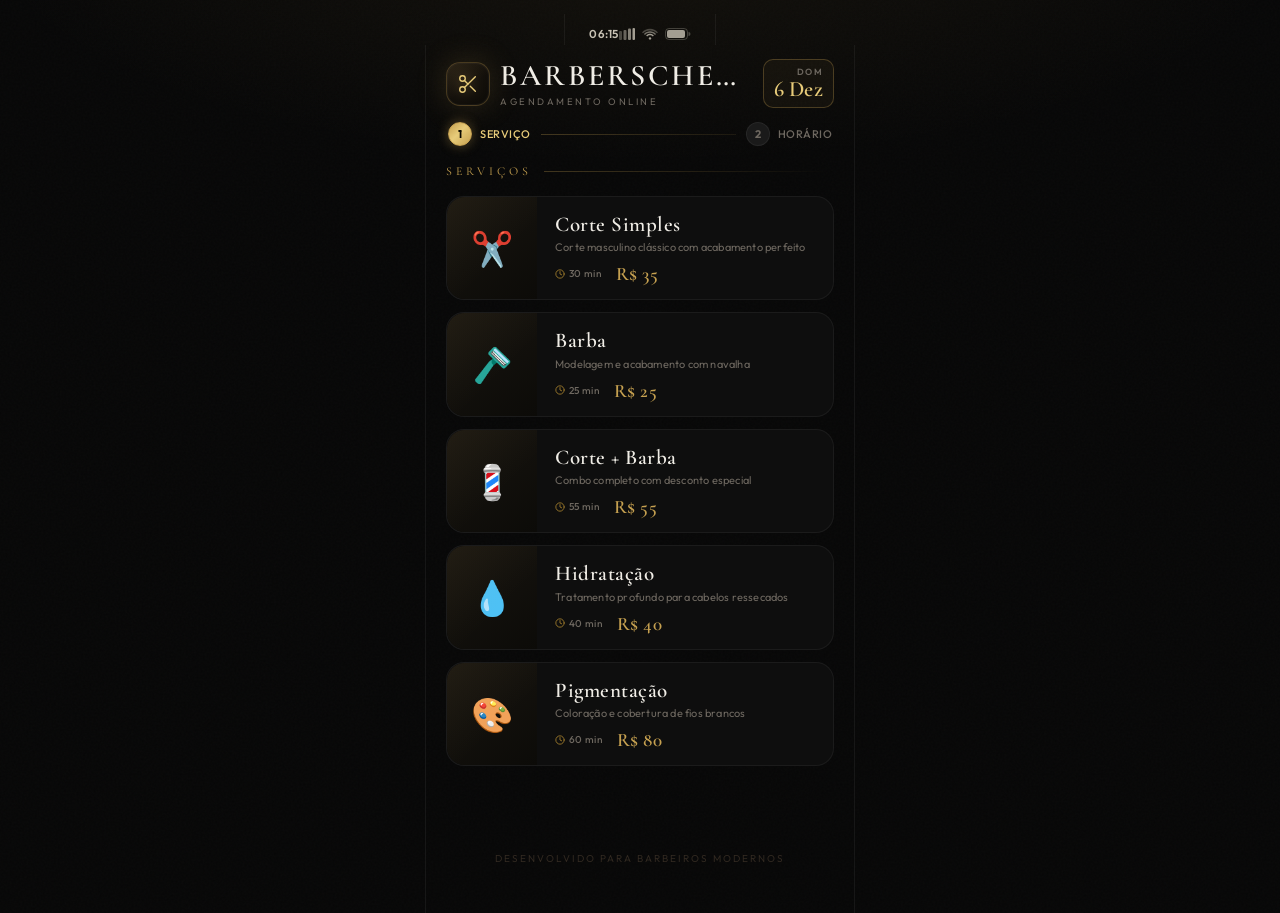
==== commit c6de08a3: "Add files via upload" ====
--- a/index.html
+++ b/index.html
@@ -37,7 +37,7 @@
   <!-- APP WRAPPER -->
   <div class="app-wrapper">
 
-    <!-- HEADER -->
+    <!-- HEADER — fixo, sempre visível -->
     <header class="app-header">
       <div class="header-top">
         <div class="header-brand">
@@ -49,7 +49,7 @@
               <line x1="8.12" y1="8.12" x2="12" y2="12"/>
             </svg>
           </div>
-          <div>
+          <div class="brand-text-wrap">
             <h1 class="brand-name">BarberSchedule</h1>
             <p class="brand-sub">Agendamento Online</p>
           </div>
@@ -60,167 +60,240 @@
         </div>
       </div>
 
-      <div class="day-info-bar">
-        <div class="day-info-item">
-          <svg viewBox="0 0 24 24" fill="none" stroke="currentColor" stroke-width="2" stroke-linecap="round"><circle cx="12" cy="12" r="10"/><polyline points="12 6 12 12 16 14"/></svg>
-          <span>09h – 18h</span>
-        </div>
-        <div class="day-separator"></div>
-        <div class="day-info-item">
-          <svg viewBox="0 0 24 24" fill="none" stroke="currentColor" stroke-width="2" stroke-linecap="round"><path d="M17 21v-2a4 4 0 0 0-4-4H5a4 4 0 0 0-4 4v2"/><circle cx="9" cy="7" r="4"/><path d="M23 21v-2a4 4 0 0 0-3-3.87"/><path d="M16 3.13a4 4 0 0 1 0 7.75"/></svg>
-          <span id="slotsCount">9 horários</span>
-        </div>
-        <div class="day-separator"></div>
-        <div class="day-info-item">
-          <svg viewBox="0 0 24 24" fill="none" stroke="currentColor" stroke-width="2" stroke-linecap="round"><polyline points="20 6 9 17 4 12"/></svg>
-          <span>Sem taxa</span>
+      <!-- Indicador de etapas -->
+      <div class="steps-indicator">
+        <div class="step-item active" id="stepIndicator1">
+          <span class="step-num">1</span>
+          <span class="step-label">Serviço</span>
+        </div>
+        <div class="step-connector"></div>
+        <div class="step-item" id="stepIndicator2">
+          <span class="step-num">2</span>
+          <span class="step-label">Horário</span>
         </div>
       </div>
     </header>
 
-    <!-- CONTEÚDO PRINCIPAL -->
+    <!-- CONTEÚDO PRINCIPAL — fluxo por etapas -->
     <main class="main-content">
 
-      <!-- Serviços — cards verticais -->
-      <section class="services-section" aria-label="Escolha o serviço">
-        <h2 class="section-title">Serviços</h2>
-        <div class="services-scroll" role="group" aria-label="Tipos de serviço">
-
-          <div class="service-chip active" data-service="Corte Simples" data-price="35" role="button" tabindex="0" aria-pressed="true">
-            <div class="chip-active-bar"></div>
-            <div class="chip-image">
-              <div class="chip-image-inner">✂️</div>
+      <!-- ══ ETAPA 1: SERVIÇOS ══ -->
+      <div class="step-view active" id="stepView1">
+        <section class="services-section" aria-label="Escolha o serviço">
+          <h2 class="section-title">Serviços</h2>
+          <div class="services-scroll" role="group" aria-label="Tipos de serviço">
+
+            <!-- Serviço 1 -->
+            <div class="service-chip" data-service="Corte Simples" data-price="35" role="button" tabindex="0" aria-pressed="false">
+              <div class="chip-active-bar"></div>
+              <div class="chip-image">
+                <img
+                  src="https://res.cloudinary.com/demo/image/upload/w_180,h_180,c_fill,g_face,f_auto,q_auto/sample.jpg"
+                  data-cloudinary-index="0"
+                  alt="Corte Simples"
+                  class="chip-img-photo"
+                  onerror="this.style.display='none';this.nextElementSibling.style.display='flex'"
+                />
+                <div class="chip-image-inner" style="display:none">✂️</div>
+              </div>
+              <div class="chip-content">
+                <span class="chip-label">Corte Simples</span>
+                <span class="chip-desc">Corte masculino clássico com acabamento perfeito</span>
+                <div class="chip-meta">
+                  <span class="chip-duration">
+                    <svg viewBox="0 0 24 24" fill="none" stroke="currentColor" stroke-width="2" stroke-linecap="round"><circle cx="12" cy="12" r="10"/><polyline points="12 6 12 12 16 14"/></svg>
+                    30 min
+                  </span>
+                  <span class="chip-price">R$ 35</span>
+                </div>
+              </div>
+              <div class="chip-check">
+                <svg viewBox="0 0 24 24" fill="none" stroke="currentColor" stroke-width="3" stroke-linecap="round"><polyline points="20 6 9 17 4 12"/></svg>
+              </div>
             </div>
-            <div class="chip-content">
-              <span class="chip-label">Corte Simples</span>
-              <span class="chip-desc">Corte masculino clássico com acabamento perfeito</span>
-              <div class="chip-meta">
-                <span class="chip-duration">
-                  <svg viewBox="0 0 24 24" fill="none" stroke="currentColor" stroke-width="2" stroke-linecap="round"><circle cx="12" cy="12" r="10"/><polyline points="12 6 12 12 16 14"/></svg>
-                  30 min
-                </span>
-                <span class="chip-price">R$ 35</span>
+
+            <!-- Serviço 2 -->
+            <div class="service-chip" data-service="Barba" data-price="25" role="button" tabindex="0" aria-pressed="false">
+              <div class="chip-active-bar"></div>
+              <div class="chip-image">
+                <img
+                  src="https://res.cloudinary.com/demo/image/upload/w_180,h_180,c_fill,g_face,f_auto,q_auto/sample.jpg"
+                  data-cloudinary-index="1"
+                  alt="Barba"
+                  class="chip-img-photo"
+                  onerror="this.style.display='none';this.nextElementSibling.style.display='flex'"
+                />
+                <div class="chip-image-inner" style="display:none">🪒</div>
+              </div>
+              <div class="chip-content">
+                <span class="chip-label">Barba</span>
+                <span class="chip-desc">Modelagem e acabamento com navalha</span>
+                <div class="chip-meta">
+                  <span class="chip-duration">
+                    <svg viewBox="0 0 24 24" fill="none" stroke="currentColor" stroke-width="2" stroke-linecap="round"><circle cx="12" cy="12" r="10"/><polyline points="12 6 12 12 16 14"/></svg>
+                    25 min
+                  </span>
+                  <span class="chip-price">R$ 25</span>
+                </div>
+              </div>
+              <div class="chip-check">
+                <svg viewBox="0 0 24 24" fill="none" stroke="currentColor" stroke-width="3" stroke-linecap="round"><polyline points="20 6 9 17 4 12"/></svg>
               </div>
             </div>
-            <div class="chip-check">
-              <svg viewBox="0 0 24 24" fill="none" stroke="currentColor" stroke-width="3" stroke-linecap="round"><polyline points="20 6 9 17 4 12"/></svg>
+
+            <!-- Serviço 3 -->
+            <div class="service-chip" data-service="Corte + Barba" data-price="55" role="button" tabindex="0" aria-pressed="false">
+              <div class="chip-active-bar"></div>
+              <div class="chip-image">
+                <img
+                  src="https://res.cloudinary.com/demo/image/upload/w_180,h_180,c_fill,g_face,f_auto,q_auto/sample.jpg"
+                  data-cloudinary-index="2"
+                  alt="Corte + Barba"
+                  class="chip-img-photo"
+                  onerror="this.style.display='none';this.nextElementSibling.style.display='flex'"
+                />
+                <div class="chip-image-inner" style="display:none">💈</div>
+              </div>
+              <div class="chip-content">
+                <span class="chip-label">Corte + Barba</span>
+                <span class="chip-desc">Combo completo com desconto especial</span>
+                <div class="chip-meta">
+                  <span class="chip-duration">
+                    <svg viewBox="0 0 24 24" fill="none" stroke="currentColor" stroke-width="2" stroke-linecap="round"><circle cx="12" cy="12" r="10"/><polyline points="12 6 12 12 16 14"/></svg>
+                    55 min
+                  </span>
+                  <span class="chip-price">R$ 55</span>
+                </div>
+              </div>
+              <div class="chip-check">
+                <svg viewBox="0 0 24 24" fill="none" stroke="currentColor" stroke-width="3" stroke-linecap="round"><polyline points="20 6 9 17 4 12"/></svg>
+              </div>
             </div>
-          </div>
-
-          <div class="service-chip" data-service="Barba" data-price="25" role="button" tabindex="0" aria-pressed="false">
-            <div class="chip-active-bar"></div>
-            <div class="chip-image">
-              <div class="chip-image-inner">🪒</div>
+
+            <!-- Serviço 4 -->
+            <div class="service-chip" data-service="Hidratação" data-price="40" role="button" tabindex="0" aria-pressed="false">
+              <div class="chip-active-bar"></div>
+              <div class="chip-image">
+                <img
+                  src="https://res.cloudinary.com/demo/image/upload/w_180,h_180,c_fill,g_face,f_auto,q_auto/sample.jpg"
+                  data-cloudinary-index="3"
+                  alt="Hidratação"
+                  class="chip-img-photo"
+                  onerror="this.style.display='none';this.nextElementSibling.style.display='flex'"
+                />
+                <div class="chip-image-inner" style="display:none">💧</div>
+              </div>
+              <div class="chip-content">
+                <span class="chip-label">Hidratação</span>
+                <span class="chip-desc">Tratamento profundo para cabelos ressecados</span>
+                <div class="chip-meta">
+                  <span class="chip-duration">
+                    <svg viewBox="0 0 24 24" fill="none" stroke="currentColor" stroke-width="2" stroke-linecap="round"><circle cx="12" cy="12" r="10"/><polyline points="12 6 12 12 16 14"/></svg>
+                    40 min
+                  </span>
+                  <span class="chip-price">R$ 40</span>
+                </div>
+              </div>
+              <div class="chip-check">
+                <svg viewBox="0 0 24 24" fill="none" stroke="currentColor" stroke-width="3" stroke-linecap="round"><polyline points="20 6 9 17 4 12"/></svg>
+              </div>
             </div>
-            <div class="chip-content">
-              <span class="chip-label">Barba</span>
-              <span class="chip-desc">Modelagem e acabamento com navalha</span>
-              <div class="chip-meta">
-                <span class="chip-duration">
-                  <svg viewBox="0 0 24 24" fill="none" stroke="currentColor" stroke-width="2" stroke-linecap="round"><circle cx="12" cy="12" r="10"/><polyline points="12 6 12 12 16 14"/></svg>
-                  25 min
-                </span>
-                <span class="chip-price">R$ 25</span>
+
+            <!-- Serviço 5 -->
+            <div class="service-chip" data-service="Pigmentação" data-price="80" role="button" tabindex="0" aria-pressed="false">
+              <div class="chip-active-bar"></div>
+              <div class="chip-image">
+                <img
+                  src="https://res.cloudinary.com/demo/image/upload/w_180,h_180,c_fill,g_face,f_auto,q_auto/sample.jpg"
+                  data-cloudinary-index="4"
+                  alt="Pigmentação"
+                  class="chip-img-photo"
+                  onerror="this.style.display='none';this.nextElementSibling.style.display='flex'"
+                />
+                <div class="chip-image-inner" style="display:none">🎨</div>
+              </div>
+              <div class="chip-content">
+                <span class="chip-label">Pigmentação</span>
+                <span class="chip-desc">Coloração e cobertura de fios brancos</span>
+                <div class="chip-meta">
+                  <span class="chip-duration">
+                    <svg viewBox="0 0 24 24" fill="none" stroke="currentColor" stroke-width="2" stroke-linecap="round"><circle cx="12" cy="12" r="10"/><polyline points="12 6 12 12 16 14"/></svg>
+                    60 min
+                  </span>
+                  <span class="chip-price">R$ 80</span>
+                </div>
+              </div>
+              <div class="chip-check">
+                <svg viewBox="0 0 24 24" fill="none" stroke="currentColor" stroke-width="3" stroke-linecap="round"><polyline points="20 6 9 17 4 12"/></svg>
               </div>
             </div>
-            <div class="chip-check">
-              <svg viewBox="0 0 24 24" fill="none" stroke="currentColor" stroke-width="3" stroke-linecap="round"><polyline points="20 6 9 17 4 12"/></svg>
-            </div>
-          </div>
-
-          <div class="service-chip" data-service="Corte + Barba" data-price="55" role="button" tabindex="0" aria-pressed="false">
-            <div class="chip-active-bar"></div>
-            <div class="chip-image">
-              <div class="chip-image-inner">💈</div>
-            </div>
-            <div class="chip-content">
-              <span class="chip-label">Corte + Barba</span>
-              <span class="chip-desc">Combo completo com desconto especial</span>
-              <div class="chip-meta">
-                <span class="chip-duration">
-                  <svg viewBox="0 0 24 24" fill="none" stroke="currentColor" stroke-width="2" stroke-linecap="round"><circle cx="12" cy="12" r="10"/><polyline points="12 6 12 12 16 14"/></svg>
-                  55 min
-                </span>
-                <span class="chip-price">R$ 55</span>
-              </div>
-            </div>
-            <div class="chip-check">
-              <svg viewBox="0 0 24 24" fill="none" stroke="currentColor" stroke-width="3" stroke-linecap="round"><polyline points="20 6 9 17 4 12"/></svg>
-            </div>
-          </div>
-
-          <div class="service-chip" data-service="Hidratação" data-price="40" role="button" tabindex="0" aria-pressed="false">
-            <div class="chip-active-bar"></div>
-            <div class="chip-image">
-              <div class="chip-image-inner">💧</div>
-            </div>
-            <div class="chip-content">
-              <span class="chip-label">Hidratação</span>
-              <span class="chip-desc">Tratamento profundo para cabelos ressecados</span>
-              <div class="chip-meta">
-                <span class="chip-duration">
-                  <svg viewBox="0 0 24 24" fill="none" stroke="currentColor" stroke-width="2" stroke-linecap="round"><circle cx="12" cy="12" r="10"/><polyline points="12 6 12 12 16 14"/></svg>
-                  40 min
-                </span>
-                <span class="chip-price">R$ 40</span>
-              </div>
-            </div>
-            <div class="chip-check">
-              <svg viewBox="0 0 24 24" fill="none" stroke="currentColor" stroke-width="3" stroke-linecap="round"><polyline points="20 6 9 17 4 12"/></svg>
-            </div>
-          </div>
-
-          <div class="service-chip" data-service="Pigmentação" data-price="80" role="button" tabindex="0" aria-pressed="false">
-            <div class="chip-active-bar"></div>
-            <div class="chip-image">
-              <div class="chip-image-inner">🎨</div>
-            </div>
-            <div class="chip-content">
-              <span class="chip-label">Pigmentação</span>
-              <span class="chip-desc">Coloração e cobertura de fios brancos</span>
-              <div class="chip-meta">
-                <span class="chip-duration">
-                  <svg viewBox="0 0 24 24" fill="none" stroke="currentColor" stroke-width="2" stroke-linecap="round"><circle cx="12" cy="12" r="10"/><polyline points="12 6 12 12 16 14"/></svg>
-                  60 min
-                </span>
-                <span class="chip-price">R$ 80</span>
-              </div>
-            </div>
-            <div class="chip-check">
-              <svg viewBox="0 0 24 24" fill="none" stroke="currentColor" stroke-width="3" stroke-linecap="round"><polyline points="20 6 9 17 4 12"/></svg>
-            </div>
-          </div>
-
-        </div>
-      </section>
-
-      <!-- Seleção de dia -->
-      <section class="dias-section" aria-label="Escolha o dia">
-        <h2 class="section-title">Escolha o Dia</h2>
-        <div class="dias-grid" id="diasGrid" role="group" aria-label="Dias disponíveis">
-          <!-- Gerado pelo JS -->
-        </div>
-      </section>
-
-      <!-- Horários -->
-      <section class="slots-section" aria-label="Horários disponíveis">
-        <div class="slots-header">
-          <h2 class="section-title">Horários</h2>
-          <span class="slots-legend" aria-label="Legenda">
-            <span class="legend-item">
-              <span class="legend-dot available" aria-hidden="true"></span>
-              Livre
+
+          </div>
+        </section>
+      </div><!-- /stepView1 -->
+
+      <!-- ══ ETAPA 2: DIAS + HORÁRIOS ══ -->
+      <div class="step-view" id="stepView2">
+
+        <!-- Botão voltar + info do serviço selecionado -->
+        <div class="step2-header">
+          <button class="btn-back" id="btnBack" aria-label="Voltar para serviços">
+            <svg viewBox="0 0 24 24" fill="none" stroke="currentColor" stroke-width="2.5" stroke-linecap="round"><polyline points="15 18 9 12 15 6"/></svg>
+            Voltar
+          </button>
+          <div class="selected-service-badge" id="selectedServiceBadge">
+            <span class="ssb-name" id="ssbName">—</span>
+            <span class="ssb-price" id="ssbPrice">—</span>
+          </div>
+        </div>
+
+        <!-- Info bar de horário -->
+        <div class="day-info-bar">
+          <div class="day-info-item">
+            <svg viewBox="0 0 24 24" fill="none" stroke="currentColor" stroke-width="2" stroke-linecap="round"><circle cx="12" cy="12" r="10"/><polyline points="12 6 12 12 16 14"/></svg>
+            <span>09h – 18h</span>
+          </div>
+          <div class="day-separator"></div>
+          <div class="day-info-item">
+            <svg viewBox="0 0 24 24" fill="none" stroke="currentColor" stroke-width="2" stroke-linecap="round"><path d="M17 21v-2a4 4 0 0 0-4-4H5a4 4 0 0 0-4 4v2"/><circle cx="9" cy="7" r="4"/><path d="M23 21v-2a4 4 0 0 0-3-3.87"/><path d="M16 3.13a4 4 0 0 1 0 7.75"/></svg>
+            <span id="slotsCount">9 horários</span>
+          </div>
+          <div class="day-separator"></div>
+          <div class="day-info-item">
+            <svg viewBox="0 0 24 24" fill="none" stroke="currentColor" stroke-width="2" stroke-linecap="round"><polyline points="20 6 9 17 4 12"/></svg>
+            <span>Sem taxa</span>
+          </div>
+        </div>
+
+        <!-- Seleção de dia -->
+        <section class="dias-section" aria-label="Escolha o dia">
+          <h2 class="section-title">Escolha o Dia</h2>
+          <div class="dias-grid" id="diasGrid" role="group" aria-label="Dias disponíveis">
+            <!-- Gerado pelo JS -->
+          </div>
+        </section>
+
+        <!-- Horários -->
+        <section class="slots-section" aria-label="Horários disponíveis">
+          <div class="slots-header">
+            <h2 class="section-title">Horários</h2>
+            <span class="slots-legend" aria-label="Legenda">
+              <span class="legend-item">
+                <span class="legend-dot available" aria-hidden="true"></span>
+                Livre
+              </span>
+              <span class="legend-item">
+                <span class="legend-dot booked" aria-hidden="true"></span>
+                Ocupado
+              </span>
             </span>
-            <span class="legend-item">
-              <span class="legend-dot booked" aria-hidden="true"></span>
-              Ocupado
-            </span>
-          </span>
-        </div>
-        <div class="slots-grid" id="slotsGrid" role="group" aria-label="Grade de horários">
-          <!-- Gerado pelo JS -->
-        </div>
-      </section>
+          </div>
+          <div class="slots-grid" id="slotsGrid" role="group" aria-label="Grade de horários">
+            <!-- Gerado pelo JS -->
+          </div>
+        </section>
+
+      </div><!-- /stepView2 -->
 
     </main>
 
@@ -361,7 +434,6 @@
     </div>
   </div>
 
-
   <!-- TOAST -->
   <div class="toast" id="toast" role="status" aria-live="polite">
     <span class="toast-icon" id="toastIcon">✅</span>
--- a/style.css
+++ b/style.css
@@ -1219,3 +1219,353 @@
   outline-offset: 2px;
   border-radius: 4px;
 }
+
+/* ══════════════════════════════════════════════════
+   ALTERAÇÃO 1 — IMAGENS CLOUDINARY
+   Imagem real substitui emoji, com object-fit:cover
+══════════════════════════════════════════════════ */
+
+.chip-image {
+  position: relative;
+  overflow: hidden;
+  flex-shrink: 0;
+  width: 90px;
+  border-radius: var(--radius-card) 0 0 var(--radius-card);
+  background: linear-gradient(145deg, #181510 0%, #0c0b08 100%);
+}
+
+.chip-img-photo {
+  width: 100%;
+  height: 100%;
+  object-fit: cover;
+  object-position: center top;
+  display: block;
+  border-radius: var(--radius-card) 0 0 var(--radius-card);
+  transition: transform var(--t-slow) var(--ease-smooth);
+}
+
+.service-chip:hover .chip-img-photo {
+  transform: scale(1.05);
+}
+
+/* fallback emoji mantém estilo original */
+.chip-image-inner {
+  width: 100%;
+  height: 100%;
+  min-height: 90px;
+  display: flex;
+  align-items: center;
+  justify-content: center;
+  font-size: 34px;
+  background: linear-gradient(145deg, #181510 0%, #0c0b08 100%);
+  position: relative;
+}
+.chip-image-inner::after {
+  content: '';
+  position: absolute;
+  inset: 0;
+  background: linear-gradient(135deg, rgba(197,160,80,0.06) 0%, transparent 60%);
+}
+
+/* ══════════════════════════════════════════════════
+   ALTERAÇÃO 2 — FLUXO POR ETAPAS (step views)
+══════════════════════════════════════════════════ */
+
+/* Container de etapas — slide horizontal */
+.step-view {
+  display: none;
+  opacity: 0;
+  transform: translateX(24px);
+  transition:
+    opacity var(--t-slow) var(--ease-out),
+    transform var(--t-slow) var(--ease-out);
+  will-change: opacity, transform;
+}
+
+.step-view.active {
+  display: block;
+  opacity: 1;
+  transform: translateX(0);
+}
+
+.step-view.slide-out {
+  opacity: 0;
+  transform: translateX(-24px);
+  pointer-events: none;
+}
+
+.step-view.slide-in {
+  opacity: 0;
+  transform: translateX(24px);
+}
+
+/* Indicador de etapas no header */
+.steps-indicator {
+  display: flex;
+  align-items: center;
+  gap: 0;
+  padding: 14px 0 18px;
+  margin: 0 2px;
+}
+
+.step-item {
+  display: flex;
+  align-items: center;
+  gap: 8px;
+  cursor: default;
+}
+
+.step-num {
+  width: 24px;
+  height: 24px;
+  border-radius: 50%;
+  display: flex;
+  align-items: center;
+  justify-content: center;
+  font-size: 11px;
+  font-weight: 700;
+  background: var(--clr-surface-3);
+  border: 1px solid var(--clr-border);
+  color: var(--clr-text-muted);
+  transition: all var(--t-base) var(--ease-smooth);
+  flex-shrink: 0;
+}
+
+.step-label {
+  font-size: 11px;
+  font-weight: 500;
+  color: var(--clr-text-muted);
+  letter-spacing: 0.5px;
+  text-transform: uppercase;
+  transition: color var(--t-base);
+}
+
+.step-item.active .step-num {
+  background: var(--grad-gold);
+  border-color: var(--gold-300);
+  color: #0a0800;
+  box-shadow: 0 0 12px rgba(197,160,80,0.4);
+}
+.step-item.active .step-label {
+  color: var(--gold-200);
+}
+
+.step-item.done .step-num {
+  background: rgba(197,160,80,0.15);
+  border-color: var(--gold-400);
+  color: var(--gold-300);
+}
+.step-item.done .step-label {
+  color: var(--gold-400);
+}
+
+.step-connector {
+  flex: 1;
+  height: 1px;
+  background: linear-gradient(90deg, rgba(197,160,80,0.3), rgba(197,160,80,0.1));
+  margin: 0 10px;
+}
+
+/* Header da etapa 2 — botão voltar + badge serviço */
+.step2-header {
+  display: flex;
+  align-items: center;
+  justify-content: space-between;
+  margin-bottom: 18px;
+  gap: 10px;
+}
+
+.btn-back {
+  display: flex;
+  align-items: center;
+  gap: 6px;
+  background: var(--clr-surface);
+  border: 1px solid var(--clr-border);
+  border-radius: var(--radius-sm);
+  padding: 9px 14px;
+  font-family: var(--font-body);
+  font-size: 12px;
+  font-weight: 500;
+  color: var(--clr-text-muted);
+  cursor: pointer;
+  letter-spacing: 0.5px;
+  transition: all var(--t-base) var(--ease-smooth);
+  flex-shrink: 0;
+}
+.btn-back svg { width: 14px; height: 14px; color: var(--gold-300); }
+.btn-back:hover {
+  border-color: var(--clr-border-gold);
+  color: var(--clr-text);
+  background: var(--clr-surface-2);
+}
+
+.selected-service-badge {
+  display: flex;
+  align-items: center;
+  gap: 10px;
+  background: linear-gradient(135deg, #111008, #0e0e0e);
+  border: 1px solid var(--clr-border-gold);
+  border-radius: var(--radius-sm);
+  padding: 9px 14px;
+  flex: 1;
+  min-width: 0;
+  position: relative;
+  overflow: hidden;
+}
+.selected-service-badge::before {
+  content: '';
+  position: absolute;
+  left: 0; top: 15%; bottom: 15%;
+  width: 3px;
+  background: var(--grad-gold);
+  border-radius: 0 2px 2px 0;
+}
+
+.ssb-name {
+  font-family: var(--font-display);
+  font-size: 15px;
+  font-weight: 600;
+  color: var(--gold-100);
+  letter-spacing: 0.3px;
+  white-space: nowrap;
+  overflow: hidden;
+  text-overflow: ellipsis;
+  flex: 1;
+  min-width: 0;
+}
+
+.ssb-price {
+  font-family: var(--font-display);
+  font-size: 15px;
+  font-weight: 600;
+  color: var(--gold-300);
+  letter-spacing: 0.5px;
+  flex-shrink: 0;
+}
+
+/* Chips clicáveis — avançam para etapa 2 automaticamente */
+.service-chip {
+  cursor: pointer;
+  transition:
+    border-color var(--t-base) var(--ease-smooth),
+    transform var(--t-base) var(--ease-spring),
+    box-shadow var(--t-base) var(--ease-smooth);
+}
+
+/* Remove o estado ".active" persistente nos chips —
+   na etapa 1, o clique imediatamente avança de tela */
+.service-chip.selecting {
+  border-color: var(--gold-300);
+  box-shadow: var(--shadow-gold-strong);
+  transform: scale(0.98);
+}
+
+/* ══════════════════════════════════════════════════
+   ALTERAÇÃO 3 — HEADER RESPONSIVO
+   Evita overflow da data no badge
+══════════════════════════════════════════════════ */
+
+/* Header-top agora usa gap flexível e nunca overflow */
+.header-top {
+  display: flex;
+  align-items: center;
+  justify-content: space-between;
+  margin-bottom: 0;
+  padding-top: 6px;
+  gap: 8px;
+  flex-wrap: nowrap;
+  min-width: 0;
+}
+
+.header-brand {
+  display: flex;
+  align-items: center;
+  gap: 10px;
+  min-width: 0;
+  flex: 1;
+}
+
+/* Wrap de texto da marca — evita empurrar o badge */
+.brand-text-wrap {
+  min-width: 0;
+  flex: 1;
+}
+
+.brand-name {
+  font-family: var(--font-display);
+  font-size: clamp(18px, 5.5vw, 30px); /* reduz automaticamente em telas pequenas */
+  font-weight: 600;
+  letter-spacing: clamp(1px, 0.5vw, 3px);
+  line-height: 1;
+  color: var(--clr-text);
+  text-transform: uppercase;
+  white-space: nowrap;
+  overflow: hidden;
+  text-overflow: ellipsis;
+}
+
+.brand-sub {
+  font-size: clamp(8px, 2vw, 9.5px);
+  color: var(--clr-text-muted);
+  font-weight: 400;
+  margin-top: 4px;
+  letter-spacing: clamp(1px, 0.4vw, 2.5px);
+  text-transform: uppercase;
+  white-space: nowrap;
+}
+
+/* Badge de data — tamanho fixo, não encolhe */
+.header-date-badge {
+  display: flex;
+  flex-direction: column;
+  align-items: flex-end;
+  gap: 0;
+  background: rgba(197,160,80,0.05);
+  border: 1px solid var(--clr-border-gold);
+  border-radius: 10px;
+  padding: 6px 10px;
+  flex-shrink: 0;
+  min-width: 62px;
+  max-width: 80px;
+}
+
+.badge-day {
+  font-size: clamp(7px, 1.8vw, 9px);
+  font-weight: 600;
+  color: var(--clr-text-muted);
+  text-transform: uppercase;
+  letter-spacing: 1.5px;
+  white-space: nowrap;
+}
+
+.badge-date {
+  font-family: var(--font-display);
+  font-size: clamp(15px, 4vw, 22px);
+  font-weight: 600;
+  color: var(--gold-200);
+  line-height: 1.1;
+  letter-spacing: 0.3px;
+  white-space: nowrap;
+}
+
+/* brand-icon não encolhe */
+.brand-icon {
+  width: 44px;
+  height: 44px;
+  flex-shrink: 0;
+}
+
+/* Ajuste fino mobile pequeno */
+@media (max-width: 360px) {
+  .brand-icon { width: 38px; height: 38px; border-radius: 11px; }
+  .brand-name  { font-size: 16px; letter-spacing: 0.5px; }
+  .brand-sub   { letter-spacing: 1px; }
+  .badge-date  { font-size: 14px; }
+  .header-date-badge { padding: 5px 8px; min-width: 54px; }
+  .step-label  { display: none; } /* em telas muito pequenas só mostra o número */
+}
+
+@media (max-width: 320px) {
+  .brand-name { font-size: 14px; }
+  .brand-icon { display: none; }
+}
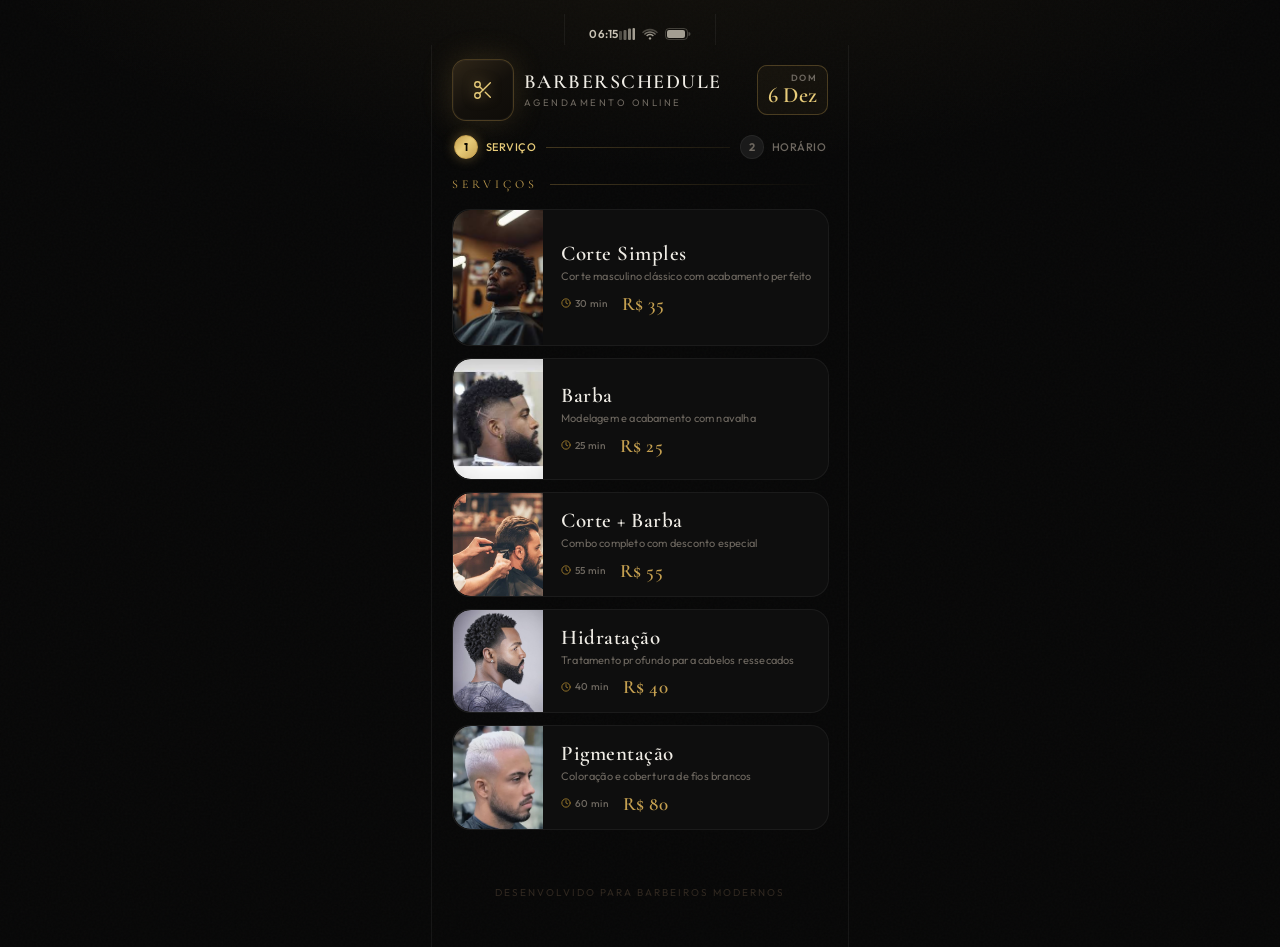
==== commit cf5ea718: "index.html" ====
--- a/index.html
+++ b/index.html
@@ -6,7 +6,1603 @@
   <meta name="theme-color" content="#060606" />
   <meta name="description" content="BarberSchedule — Agende seu horário online de forma rápida e fácil." />
   <title>BarberSchedule — Agendamento</title>
-  <link rel="stylesheet" href="style.css" />
+  <style>
+/* ════════════════════════════════════════════════════
+   BarberSchedule — style.css  PREMIUM EDITION
+   Tema: Obsidian Black + Liquid Gold
+   Fonte: Cormorant Garamond (display) + Outfit (corpo)
+════════════════════════════════════════════════════ */
+
+@import url('https://fonts.googleapis.com/css2?family=Cormorant+Garamond:ital,wght@0,300;0,400;0,600;0,700;1,300;1,400&family=Outfit:wght@300;400;500;600;700&display=swap');
+
+/* ── 1. VARIÁVEIS & RESET ── */
+:root {
+  --clr-bg:          #060606;
+  --clr-bg-2:        #0a0a0a;
+  --clr-surface:     #0e0e0e;
+  --clr-surface-2:   #141414;
+  --clr-surface-3:   #1a1a1a;
+  --clr-surface-4:   #222222;
+  --clr-border:      rgba(255,255,255,0.055);
+  --clr-border-2:    rgba(255,255,255,0.10);
+  --clr-border-gold: rgba(197,160,80,0.3);
+
+  --gold-100: #f5e6b8;
+  --gold-200: #e8cc7a;
+  --gold-300: #c5a050;
+  --gold-400: #a8822e;
+  --gold-500: #7a5c14;
+  --gold-glow: rgba(197,160,80,0.10);
+  --gold-glow-strong: rgba(197,160,80,0.22);
+  --grad-gold: linear-gradient(135deg, #c5a050 0%, #e8cc7a 45%, #c5a050 100%);
+  --grad-gold-btn: linear-gradient(135deg, #b8902a 0%, #d4af50 40%, #e8cc7a 60%, #c5a050 100%);
+
+  --clr-text:       #f0ede6;
+  --clr-text-2:     #c8c2b4;
+  --clr-text-muted: #6e6860;
+  --clr-text-dim:   #302820;
+
+  --clr-success:    #5fd4a0;
+  --clr-error:      #e07070;
+  --clr-booked:     #0c0c0c;
+  --clr-booked-txt: #2e2a26;
+
+  --font-display: 'Cormorant Garamond', serif;
+  --font-body:    'Outfit', sans-serif;
+
+  --radius-xs:  6px;
+  --radius-sm:  12px;
+  --radius-md:  16px;
+  --radius-lg:  22px;
+  --radius-xl:  30px;
+  --radius-card: 18px;
+
+  --ease-out:    cubic-bezier(0.16, 1, 0.3, 1);
+  --ease-spring: cubic-bezier(0.34, 1.56, 0.64, 1);
+  --ease-smooth: cubic-bezier(0.4, 0, 0.2, 1);
+  --t-fast:  0.14s;
+  --t-base:  0.22s;
+  --t-slow:  0.38s;
+
+  --shadow-sm:     0 2px 12px rgba(0,0,0,0.5);
+  --shadow-md:     0 4px 28px rgba(0,0,0,0.65);
+  --shadow-lg:     0 8px 56px rgba(0,0,0,0.78);
+  --shadow-gold:   0 0 32px rgba(197,160,80,0.18);
+  --shadow-gold-strong: 0 4px 32px rgba(197,160,80,0.35);
+}
+
+*, *::before, *::after {
+  box-sizing: border-box;
+  margin: 0;
+  padding: 0;
+}
+
+html {
+  font-size: 16px;
+  -webkit-tap-highlight-color: transparent;
+  scroll-behavior: smooth;
+}
+
+body {
+  background-color: var(--clr-bg);
+  color: var(--clr-text);
+  font-family: var(--font-body);
+  min-height: 100vh;
+  overscroll-behavior: none;
+  background-image:
+    radial-gradient(ellipse 80% 40% at 50% -8%, rgba(197,160,80,0.07) 0%, transparent 65%),
+    url("data:image/svg+xml,%3Csvg viewBox='0 0 512 512' xmlns='http://www.w3.org/2000/svg'%3E%3Cfilter id='noise'%3E%3CfeTurbulence type='fractalNoise' baseFrequency='0.85' numOctaves='4' stitchTiles='stitch'/%3E%3C/filter%3E%3Crect width='100%25' height='100%25' filter='url(%23noise)' opacity='0.022'/%3E%3C/svg%3E");
+}
+
+/* ── 2. STATUS BAR ── */
+.status-bar {
+  display: flex;
+  align-items: center;
+  justify-content: space-between;
+  padding: 12px 24px 4px;
+  font-family: var(--font-body);
+  font-size: 11.5px;
+  font-weight: 600;
+  color: var(--clr-text-2);
+  max-width: 430px;
+  margin: 0 auto;
+  letter-spacing: 0.3px;
+}
+.status-icons {
+  display: flex;
+  align-items: center;
+  gap: 7px;
+  opacity: 0.8;
+}
+
+/* ── 3. APP WRAPPER ── */
+.app-wrapper {
+  max-width: 430px;
+  margin: 0 auto;
+  min-height: calc(100vh - 32px);
+  display: flex;
+  flex-direction: column;
+  padding-bottom: 48px;
+}
+
+/* ── 4. HEADER ── */
+.app-header {
+  padding: 8px 20px 0;
+  position: relative;
+}
+
+.header-top {
+  display: flex;
+  align-items: center;
+  justify-content: space-between;
+  margin-bottom: 20px;
+  padding-top: 6px;
+}
+
+.header-brand {
+  display: flex;
+  align-items: center;
+  gap: 14px;
+}
+
+.brand-icon {
+  width: 50px;
+  height: 50px;
+  border-radius: 14px;
+  background: linear-gradient(145deg, #1a1510 0%, #0e0c08 100%);
+  border: 1px solid var(--clr-border-gold);
+  display: flex;
+  align-items: center;
+  justify-content: center;
+  box-shadow: var(--shadow-gold), 0 0 0 1px rgba(255,255,255,0.03) inset;
+  flex-shrink: 0;
+  position: relative;
+  overflow: hidden;
+}
+.brand-icon::after {
+  content: '';
+  position: absolute;
+  inset: 0;
+  background: linear-gradient(145deg, rgba(197,160,80,0.12) 0%, transparent 55%);
+  border-radius: inherit;
+}
+.brand-icon svg {
+  width: 22px;
+  height: 22px;
+  color: var(--gold-200);
+  position: relative;
+  z-index: 1;
+  filter: drop-shadow(0 0 6px rgba(197,160,80,0.5));
+}
+
+.brand-name {
+  font-family: var(--font-display);
+  font-size: 30px;
+  font-weight: 600;
+  letter-spacing: 3px;
+  line-height: 1;
+  color: var(--clr-text);
+  text-transform: uppercase;
+}
+
+.brand-sub {
+  font-size: 9.5px;
+  color: var(--clr-text-muted);
+  font-weight: 400;
+  margin-top: 4px;
+  letter-spacing: 2.5px;
+  text-transform: uppercase;
+}
+
+.header-date-badge {
+  display: flex;
+  flex-direction: column;
+  align-items: flex-end;
+  gap: 0;
+  background: rgba(197,160,80,0.05);
+  border: 1px solid var(--clr-border-gold);
+  border-radius: 10px;
+  padding: 8px 12px;
+}
+
+.badge-day {
+  font-size: 9px;
+  font-weight: 600;
+  color: var(--clr-text-muted);
+  text-transform: uppercase;
+  letter-spacing: 2px;
+}
+
+.badge-date {
+  font-family: var(--font-display);
+  font-size: 22px;
+  font-weight: 600;
+  color: var(--gold-200);
+  line-height: 1.1;
+  letter-spacing: 0.5px;
+}
+
+/* Barra de info */
+.day-info-bar {
+  display: flex;
+  align-items: center;
+  background: var(--clr-surface);
+  border: 1px solid var(--clr-border);
+  border-radius: var(--radius-md);
+  padding: 12px 14px;
+  margin-bottom: 28px;
+  position: relative;
+  overflow: hidden;
+}
+.day-info-bar::before {
+  content: '';
+  position: absolute;
+  top: 0; left: 8%; right: 8%;
+  height: 1px;
+  background: linear-gradient(90deg, transparent, rgba(197,160,80,0.4), transparent);
+}
+
+.day-info-item {
+  flex: 1;
+  display: flex;
+  align-items: center;
+  justify-content: center;
+  gap: 6px;
+  font-size: 11px;
+  font-weight: 500;
+  color: var(--clr-text-muted);
+  letter-spacing: 0.3px;
+}
+.day-info-item svg {
+  width: 13px; height: 13px;
+  color: var(--gold-300);
+  flex-shrink: 0;
+}
+
+.day-separator {
+  width: 1px;
+  height: 18px;
+  background: var(--clr-border);
+  flex-shrink: 0;
+}
+
+/* ── 5. MAIN CONTENT ── */
+.main-content {
+  flex: 1;
+  padding: 0 20px;
+}
+
+.section-title {
+  font-family: var(--font-display);
+  font-size: 12px;
+  font-weight: 400;
+  letter-spacing: 4px;
+  color: var(--gold-300);
+  margin-bottom: 18px;
+  text-transform: uppercase;
+  display: flex;
+  align-items: center;
+  gap: 12px;
+}
+.section-title::after {
+  content: '';
+  flex: 1;
+  height: 1px;
+  background: linear-gradient(90deg, var(--clr-border-gold), transparent);
+}
+
+/* ── 6. SERVICOS — Cards Verticais Premium ── */
+.services-section {
+  margin-bottom: 32px;
+}
+
+.services-scroll {
+  display: flex;
+  flex-direction: column;
+  gap: 12px;
+  overflow: visible;
+  padding: 0;
+}
+
+.service-chip {
+  display: flex;
+  flex-direction: row;
+  align-items: stretch;
+  gap: 0;
+  background: var(--clr-surface);
+  border: 1px solid var(--clr-border);
+  border-radius: var(--radius-card);
+  cursor: pointer;
+  transition:
+    border-color var(--t-base) var(--ease-smooth),
+    transform var(--t-base) var(--ease-spring),
+    box-shadow var(--t-base) var(--ease-smooth);
+  user-select: none;
+  position: relative;
+  overflow: hidden;
+  min-height: 90px;
+}
+
+.service-chip::before {
+  content: '';
+  position: absolute;
+  inset: 0;
+  background: linear-gradient(135deg, var(--gold-glow), transparent 60%);
+  opacity: 0;
+  transition: opacity var(--t-base);
+  border-radius: inherit;
+  pointer-events: none;
+}
+
+.service-chip:hover {
+  border-color: var(--clr-border-gold);
+  transform: translateY(-2px);
+  box-shadow: var(--shadow-md);
+}
+.service-chip.active {
+  border-color: var(--gold-300);
+  box-shadow: var(--shadow-gold-strong);
+  background: linear-gradient(135deg, #0f0d08 0%, #0e0e0e 100%);
+}
+.service-chip.active::before { opacity: 1; }
+
+.chip-image {
+  width: 90px;
+  flex-shrink: 0;
+  border-radius: var(--radius-card) 0 0 var(--radius-card);
+  overflow: hidden;
+  position: relative;
+  background: var(--clr-surface-3);
+}
+.chip-image-inner {
+  width: 100%;
+  height: 100%;
+  display: flex;
+  align-items: center;
+  justify-content: center;
+  font-size: 34px;
+  background: linear-gradient(145deg, #181510 0%, #0c0b08 100%);
+  position: relative;
+}
+.chip-image-inner::after {
+  content: '';
+  position: absolute;
+  inset: 0;
+  background: linear-gradient(135deg, rgba(197,160,80,0.06) 0%, transparent 60%);
+}
+.service-chip.active .chip-image-inner {
+  background: linear-gradient(145deg, #1e1a0e 0%, #131008 100%);
+}
+
+.chip-content {
+  flex: 1;
+  display: flex;
+  flex-direction: column;
+  gap: 4px;
+  padding: 16px 16px 16px 18px;
+  justify-content: center;
+}
+
+.chip-label {
+  font-family: var(--font-display);
+  font-size: 21px;
+  font-weight: 600;
+  color: var(--clr-text);
+  letter-spacing: 0.5px;
+  line-height: 1.1;
+  transition: color var(--t-base);
+}
+.service-chip.active .chip-label { color: var(--gold-100); }
+
+.chip-desc {
+  font-size: 11px;
+  color: var(--clr-text-muted);
+  font-weight: 400;
+  line-height: 1.4;
+  letter-spacing: 0.2px;
+}
+
+.chip-meta {
+  display: flex;
+  align-items: center;
+  gap: 14px;
+  margin-top: 5px;
+}
+
+.chip-duration {
+  font-size: 10px;
+  color: var(--clr-text-muted);
+  font-weight: 500;
+  letter-spacing: 0.3px;
+  display: flex;
+  align-items: center;
+  gap: 4px;
+}
+.chip-duration svg { width: 10px; height: 10px; color: var(--gold-400); }
+
+.chip-price {
+  font-family: var(--font-display);
+  font-size: 19px;
+  font-weight: 600;
+  color: var(--gold-300);
+  letter-spacing: 0.5px;
+  line-height: 1;
+}
+.service-chip.active .chip-price { color: var(--gold-200); }
+
+.chip-active-bar {
+  position: absolute;
+  left: 0; top: 18%; bottom: 18%;
+  width: 3px;
+  background: var(--grad-gold);
+  border-radius: 0 2px 2px 0;
+  opacity: 0;
+  transition: opacity var(--t-base);
+}
+.service-chip.active .chip-active-bar { opacity: 1; }
+
+.chip-check {
+  position: absolute;
+  top: 10px; right: 12px;
+  width: 20px; height: 20px;
+  border-radius: 50%;
+  background: var(--grad-gold);
+  display: flex;
+  align-items: center;
+  justify-content: center;
+  opacity: 0;
+  transform: scale(0.4);
+  transition: opacity var(--t-base) var(--ease-spring), transform var(--t-base) var(--ease-spring);
+  box-shadow: 0 0 12px rgba(197,160,80,0.5);
+}
+.chip-check svg { width: 10px; height: 10px; color: #1a1500; }
+.service-chip.active .chip-check { opacity: 1; transform: scale(1); }
+
+/* ── 7. SELECAO DE DIA ── */
+.dias-section { margin-bottom: 12px; }
+
+.dias-grid {
+  display: flex;
+  gap: 8px;
+  overflow-x: auto;
+  padding-bottom: 6px;
+  padding-top: 2px;
+  scrollbar-width: none;
+  -ms-overflow-style: none;
+}
+.dias-grid::-webkit-scrollbar { display: none; }
+
+.dia-btn {
+  flex: 0 0 auto;
+  display: flex;
+  flex-direction: column;
+  align-items: center;
+  gap: 4px;
+  padding: 12px 14px;
+  border-radius: var(--radius-sm);
+  border: 1px solid var(--clr-border);
+  background: var(--clr-surface);
+  cursor: pointer;
+  transition:
+    border-color var(--t-base) var(--ease-smooth),
+    background var(--t-base) var(--ease-smooth),
+    transform var(--t-base) var(--ease-spring),
+    box-shadow var(--t-base) var(--ease-smooth);
+  min-width: 60px;
+  position: relative;
+  overflow: hidden;
+  font-family: var(--font-body);
+}
+.dia-btn::after {
+  content: '';
+  position: absolute;
+  bottom: 0; left: 50%;
+  transform: translateX(-50%) scaleX(0);
+  width: 60%; height: 2px;
+  background: var(--grad-gold);
+  border-radius: 2px;
+  transition: transform var(--t-base) var(--ease-spring);
+}
+.dia-btn:hover { border-color: var(--clr-border-gold); transform: translateY(-2px); }
+.dia-btn:hover::after { transform: translateX(-50%) scaleX(0.7); }
+.dia-btn.active {
+  background: linear-gradient(145deg, #1a1508 0%, #111008 100%);
+  border-color: var(--gold-300);
+  box-shadow: var(--shadow-gold-strong);
+  transform: translateY(-1px);
+}
+.dia-btn.active::after { display: none; }
+
+.dia-semana {
+  font-size: 9.5px;
+  font-weight: 600;
+  letter-spacing: 1.2px;
+  text-transform: uppercase;
+  color: var(--clr-text-muted);
+  transition: color var(--t-base);
+}
+.dia-btn.active .dia-semana { color: var(--gold-300); }
+
+.dia-numero {
+  font-family: var(--font-display);
+  font-size: 18px;
+  font-weight: 600;
+  color: var(--clr-text);
+  transition: color var(--t-base);
+  line-height: 1;
+}
+.dia-btn.active .dia-numero { color: var(--gold-100); }
+
+/* ── 8. GRADE DE HORARIOS ── */
+.slots-section {
+  margin-bottom: 24px;
+  margin-top: 22px;
+}
+
+.slots-header {
+  display: flex;
+  align-items: center;
+  justify-content: space-between;
+  margin-bottom: 16px;
+}
+.slots-header .section-title { margin-bottom: 0; }
+
+.slots-legend {
+  display: flex;
+  align-items: center;
+  gap: 12px;
+  font-size: 10px;
+  color: var(--clr-text-muted);
+  font-weight: 500;
+  letter-spacing: 0.5px;
+}
+.legend-item {
+  display: flex;
+  align-items: center;
+  gap: 5px;
+}
+.legend-dot {
+  width: 6px; height: 6px;
+  border-radius: 50%;
+  display: inline-block;
+  flex-shrink: 0;
+}
+.legend-dot.available { background: var(--gold-300); box-shadow: 0 0 6px var(--gold-300); }
+.legend-dot.booked    { background: var(--clr-booked-txt); }
+
+.slots-grid {
+  display: grid;
+  grid-template-columns: repeat(3, 1fr);
+  gap: 10px;
+}
+
+.slot-btn {
+  position: relative;
+  display: flex;
+  flex-direction: column;
+  align-items: center;
+  justify-content: center;
+  gap: 3px;
+  background: var(--clr-surface);
+  border: 1px solid var(--clr-border);
+  border-radius: var(--radius-md);
+  padding: 22px 8px;
+  cursor: pointer;
+  transition:
+    border-color var(--t-base) var(--ease-smooth),
+    background var(--t-base) var(--ease-smooth),
+    transform var(--t-base) var(--ease-spring),
+    box-shadow var(--t-base) var(--ease-smooth);
+  font-family: var(--font-body);
+  color: var(--clr-text);
+  overflow: hidden;
+  outline: none;
+}
+.slot-btn::before {
+  content: '';
+  position: absolute; inset: 0;
+  background: linear-gradient(145deg, rgba(197,160,80,0.07) 0%, transparent 55%);
+  opacity: 0;
+  transition: opacity var(--t-base);
+  border-radius: inherit;
+  pointer-events: none;
+}
+.slot-btn:not(.booked):hover {
+  border-color: var(--clr-border-gold);
+  background: linear-gradient(145deg, #131108 0%, #0e0e0e 100%);
+  box-shadow: var(--shadow-sm);
+  transform: translateY(-4px) scale(1.02);
+}
+.slot-btn:not(.booked):hover::before { opacity: 1; }
+.slot-btn:not(.booked):active { transform: translateY(-1px) scale(0.99); }
+.slot-btn:focus-visible {
+  outline: 1px solid var(--gold-300);
+  outline-offset: 2px;
+}
+
+.slot-btn.booked {
+  background: var(--clr-booked);
+  border-color: rgba(255,255,255,0.025);
+  cursor: not-allowed;
+  pointer-events: none;
+}
+
+.slot-btn.just-booked {
+  animation: slotBooked 0.55s var(--ease-smooth) forwards;
+}
+@keyframes slotBooked {
+  0%   { transform: scale(1); border-color: var(--gold-300); }
+  35%  { transform: scale(0.9); }
+  100% { transform: scale(1); background: var(--clr-booked); border-color: rgba(255,255,255,0.025); }
+}
+
+.slot-time {
+  font-family: var(--font-display);
+  font-size: 24px;
+  font-weight: 600;
+  letter-spacing: 1.5px;
+  line-height: 1;
+  color: var(--clr-text);
+  transition: color var(--t-base);
+}
+.slot-btn.booked .slot-time { color: var(--clr-booked-txt); }
+
+.slot-period {
+  font-size: 9px;
+  font-weight: 600;
+  color: var(--clr-text-muted);
+  text-transform: uppercase;
+  letter-spacing: 1.2px;
+}
+.slot-btn.booked .slot-period { color: var(--clr-booked-txt); }
+
+.slot-badge {
+  position: absolute;
+  top: 9px; right: 9px;
+  width: 6px; height: 6px;
+  background: var(--gold-300);
+  border-radius: 50%;
+  box-shadow: 0 0 8px var(--gold-300);
+  transition: all var(--t-base);
+}
+.slot-badge::after {
+  content: '';
+  position: absolute;
+  inset: -4px;
+  border-radius: 50%;
+  background: var(--gold-300);
+  opacity: 0;
+  animation: badgePulse 3s ease-in-out infinite;
+}
+@keyframes badgePulse {
+  0%, 100% { transform: scale(1); opacity: 0; }
+  50%       { transform: scale(2); opacity: 0.2; }
+}
+.slot-btn.booked .slot-badge { background: var(--clr-booked-txt); box-shadow: none; }
+.slot-btn.booked .slot-badge::after { display: none; }
+
+.slot-booked-label {
+  font-size: 8px;
+  text-transform: uppercase;
+  letter-spacing: 1.5px;
+  color: var(--clr-booked-txt);
+  font-weight: 600;
+}
+
+.slot-btn {
+  animation: slotIn 0.5s var(--ease-out) both;
+}
+@keyframes slotIn {
+  from { opacity: 0; transform: translateY(16px) scale(0.94); }
+  to   { opacity: 1; transform: translateY(0) scale(1); }
+}
+
+/* ── 9. RODAPE ── */
+.app-footer {
+  margin-top: 24px;
+  text-align: center;
+  font-size: 10px;
+  color: var(--clr-text-dim);
+  font-weight: 400;
+  letter-spacing: 2px;
+  padding: 0 20px;
+  text-transform: uppercase;
+}
+
+/* ── 10. MODAL / BOTTOM SHEET ── */
+.modal-overlay {
+  position: fixed; inset: 0;
+  background: rgba(0, 0, 0, 0.82);
+  backdrop-filter: blur(10px) saturate(0.7);
+  -webkit-backdrop-filter: blur(10px) saturate(0.7);
+  z-index: 100;
+  display: flex;
+  align-items: flex-end;
+  justify-content: center;
+  opacity: 0;
+  pointer-events: none;
+  transition: opacity 0.3s var(--ease-smooth);
+}
+.modal-overlay.active {
+  opacity: 1;
+  pointer-events: all;
+}
+
+.modal-sheet {
+  width: 100%;
+  max-width: 430px;
+  background: var(--clr-surface);
+  border-radius: var(--radius-xl) var(--radius-xl) 0 0;
+  padding: 10px 24px 48px;
+  border-top: 1px solid var(--clr-border-gold);
+  box-shadow: 0 -32px 80px rgba(0,0,0,0.8),
+              0 0 0 1px rgba(255,255,255,0.03) inset;
+  transform: translateY(100%);
+  transition: transform 0.4s cubic-bezier(0.32, 0.72, 0, 1);
+  max-height: 94vh;
+  overflow-y: auto;
+  scrollbar-width: none;
+  position: relative;
+}
+.modal-sheet::before {
+  content: '';
+  position: absolute;
+  top: 0; left: 8%; right: 8%;
+  height: 1px;
+  background: linear-gradient(90deg, transparent, rgba(197,160,80,0.5), transparent);
+}
+.modal-sheet::-webkit-scrollbar { display: none; }
+.modal-overlay.active .modal-sheet { transform: translateY(0); }
+
+.sheet-handle {
+  width: 32px; height: 3px;
+  background: var(--clr-border-gold);
+  border-radius: 2px;
+  margin: 6px auto 24px;
+}
+
+.modal-header {
+  display: flex;
+  align-items: center;
+  justify-content: space-between;
+  margin-bottom: 16px;
+}
+
+.modal-time-badge {
+  display: flex;
+  align-items: center;
+  gap: 8px;
+  background: rgba(197,160,80,0.07);
+  border: 1px solid var(--clr-border-gold);
+  border-radius: var(--radius-sm);
+  padding: 8px 16px;
+  font-family: var(--font-display);
+  font-size: 24px;
+  font-weight: 600;
+  color: var(--gold-200);
+  letter-spacing: 1.5px;
+}
+.modal-time-badge svg { width: 14px; height: 14px; color: var(--gold-300); }
+
+.modal-close {
+  width: 38px; height: 38px;
+  border-radius: var(--radius-xs);
+  background: var(--clr-surface-2);
+  border: 1px solid var(--clr-border);
+  display: flex;
+  align-items: center;
+  justify-content: center;
+  cursor: pointer;
+  color: var(--clr-text-muted);
+  transition: all var(--t-base) var(--ease-smooth);
+}
+.modal-close:hover {
+  background: var(--clr-surface-3);
+  color: var(--clr-text);
+  border-color: var(--clr-border-gold);
+  transform: scale(1.05);
+}
+.modal-close:active { transform: scale(0.95); }
+.modal-close svg { width: 16px; height: 16px; }
+
+.modal-title {
+  font-family: var(--font-display);
+  font-size: 34px;
+  font-weight: 600;
+  letter-spacing: 1.5px;
+  margin-bottom: 4px;
+  line-height: 1;
+  color: var(--clr-text);
+}
+
+.modal-subtitle {
+  font-size: 12.5px;
+  color: var(--clr-text-muted);
+  font-weight: 400;
+  margin-bottom: 26px;
+  letter-spacing: 0.3px;
+}
+
+/* ── 11. CAMPOS DO FORMULARIO ── */
+.modal-form {
+  display: flex;
+  flex-direction: column;
+  gap: 15px;
+}
+
+.field-group {
+  display: flex;
+  flex-direction: column;
+  gap: 7px;
+}
+
+.field-label {
+  display: flex;
+  align-items: center;
+  gap: 7px;
+  font-size: 10px;
+  font-weight: 600;
+  color: var(--clr-text-muted);
+  text-transform: uppercase;
+  letter-spacing: 1.8px;
+}
+.field-label svg {
+  width: 12px; height: 12px;
+  color: var(--gold-400);
+  flex-shrink: 0;
+}
+
+.field-input {
+  width: 100%;
+  background: var(--clr-surface-2);
+  border: 1px solid var(--clr-border);
+  border-radius: var(--radius-sm);
+  padding: 14px 16px;
+  font-family: var(--font-body);
+  font-size: 15px;
+  font-weight: 400;
+  color: var(--clr-text);
+  outline: none;
+  transition:
+    border-color var(--t-base) var(--ease-smooth),
+    background var(--t-base) var(--ease-smooth),
+    box-shadow var(--t-base) var(--ease-smooth);
+  -webkit-appearance: none;
+  appearance: none;
+  letter-spacing: 0.2px;
+}
+.field-input::placeholder { color: var(--clr-text-muted); font-weight: 300; opacity: 0.5; }
+.field-input:focus {
+  border-color: var(--gold-300);
+  background: var(--clr-surface-3);
+  box-shadow: 0 0 0 3px var(--gold-glow);
+}
+.field-input.error {
+  border-color: var(--clr-error);
+  box-shadow: 0 0 0 3px rgba(224, 112, 112, 0.10);
+}
+
+.field-select {
+  cursor: pointer;
+  background-image: url("data:image/svg+xml,%3Csvg viewBox='0 0 24 24' fill='none' stroke='%236e6860' stroke-width='2' xmlns='http://www.w3.org/2000/svg'%3E%3Cpolyline points='6 9 12 15 18 9'/%3E%3C/svg%3E");
+  background-repeat: no-repeat;
+  background-position: right 14px center;
+  background-size: 15px;
+  padding-right: 42px;
+}
+.field-select option { background: #141414; color: var(--clr-text); }
+
+.field-hint {
+  font-size: 10.5px;
+  color: var(--clr-text-muted);
+  font-weight: 400;
+  margin-top: -2px;
+  letter-spacing: 0.3px;
+  opacity: 0.6;
+}
+
+/* ── 12. RESUMO DO AGENDAMENTO ── */
+.booking-summary {
+  background: linear-gradient(135deg, #111008 0%, #0e0e0e 100%);
+  border: 1px solid var(--clr-border-gold);
+  border-radius: var(--radius-sm);
+  padding: 16px;
+  display: flex;
+  position: relative;
+  overflow: hidden;
+}
+.booking-summary::before {
+  content: '';
+  position: absolute;
+  top: 0; left: 15%; right: 15%;
+  height: 1px;
+  background: linear-gradient(90deg, transparent, rgba(197,160,80,0.5), transparent);
+}
+
+.summary-row {
+  flex: 1;
+  display: flex;
+  flex-direction: column;
+  gap: 5px;
+  align-items: center;
+}
+.summary-row + .summary-row { border-left: 1px solid var(--clr-border); }
+
+.summary-label {
+  font-size: 9.5px;
+  color: var(--clr-text-muted);
+  font-weight: 500;
+  text-transform: uppercase;
+  letter-spacing: 1.5px;
+}
+
+.summary-value {
+  font-family: var(--font-display);
+  font-size: 20px;
+  font-weight: 600;
+  color: var(--gold-200);
+  letter-spacing: 0.5px;
+  line-height: 1;
+}
+
+/* ── 13. BOTAO CONFIRMAR ── */
+.btn-confirm {
+  width: 100%;
+  background: var(--grad-gold-btn);
+  border: none;
+  border-radius: var(--radius-sm);
+  padding: 18px;
+  font-family: var(--font-display);
+  font-size: 20px;
+  font-weight: 600;
+  letter-spacing: 3px;
+  color: #0a0800;
+  cursor: pointer;
+  transition:
+    transform var(--t-base) var(--ease-spring),
+    box-shadow var(--t-base) var(--ease-smooth);
+  position: relative;
+  overflow: hidden;
+  margin-top: 6px;
+  box-shadow: var(--shadow-gold-strong);
+  text-transform: uppercase;
+}
+.btn-confirm::before {
+  content: '';
+  position: absolute; inset: 0;
+  background: linear-gradient(90deg, transparent 0%, rgba(255,255,255,0.18) 50%, transparent 100%);
+  transform: translateX(-100%);
+  transition: transform 0.7s var(--ease-smooth);
+}
+.btn-confirm::after {
+  content: '';
+  position: absolute; inset: 0;
+  background: linear-gradient(to bottom, rgba(255,255,255,0.1), transparent);
+  border-radius: inherit;
+  pointer-events: none;
+}
+.btn-confirm:hover::before { transform: translateX(100%); }
+.btn-confirm:hover { transform: translateY(-3px); box-shadow: 0 8px 40px rgba(197,160,80,0.5); }
+.btn-confirm:active { transform: translateY(-1px) scale(0.99); }
+.btn-confirm:disabled {
+  background: var(--clr-surface-3);
+  color: var(--clr-text-muted);
+  cursor: not-allowed;
+  box-shadow: none;
+  transform: none;
+  opacity: 0.5;
+}
+
+.btn-loader {
+  display: flex;
+  align-items: center;
+  justify-content: center;
+  gap: 8px;
+}
+.btn-loader svg { width: 16px; height: 16px; animation: spin 0.8s linear infinite; }
+@keyframes spin { to { transform: rotate(360deg); } }
+
+/* ── 14. WHATSAPP BUTTON ── */
+.btn-whatsapp {
+  width: 100%;
+  background: linear-gradient(135deg, #1a6e2e 0%, #228838 100%);
+  border: none;
+  border-radius: var(--radius-sm);
+  padding: 16px;
+  font-family: var(--font-body);
+  font-size: 13px;
+  font-weight: 600;
+  letter-spacing: 1.5px;
+  color: #fff;
+  cursor: pointer;
+  transition:
+    transform var(--t-base) var(--ease-spring),
+    box-shadow var(--t-base) var(--ease-smooth);
+  display: flex;
+  align-items: center;
+  justify-content: center;
+  gap: 10px;
+  margin-top: 10px;
+  box-shadow: 0 4px 24px rgba(34,136,58,0.3);
+  text-transform: uppercase;
+}
+.btn-whatsapp:hover { transform: translateY(-2px); box-shadow: 0 8px 32px rgba(34,136,58,0.45); }
+.btn-whatsapp:active { transform: translateY(0); }
+.btn-whatsapp svg { width: 18px; height: 18px; flex-shrink: 0; }
+
+/* ── 15. TOAST ── */
+.toast {
+  position: fixed;
+  bottom: 32px; left: 50%;
+  transform: translateX(-50%) translateY(20px);
+  background: var(--clr-surface-2);
+  border: 1px solid var(--clr-border-2);
+  border-radius: var(--radius-sm);
+  padding: 13px 20px;
+  display: flex;
+  align-items: center;
+  gap: 10px;
+  font-size: 13px;
+  font-weight: 500;
+  color: var(--clr-text);
+  box-shadow: var(--shadow-lg);
+  opacity: 0;
+  pointer-events: none;
+  z-index: 200;
+  transition: opacity 0.25s var(--ease-smooth),
+              transform 0.38s cubic-bezier(0.34, 1.56, 0.64, 1);
+  white-space: nowrap;
+  max-width: calc(100vw - 40px);
+  backdrop-filter: blur(12px);
+  letter-spacing: 0.2px;
+}
+.toast.show {
+  opacity: 1;
+  pointer-events: all;
+  transform: translateX(-50%) translateY(0);
+}
+.toast.success { border-color: rgba(95, 212, 160, 0.3); background: rgba(95, 212, 160, 0.06); }
+.toast.error   { border-color: rgba(224, 112, 112, 0.3); background: rgba(224, 112, 112, 0.06); }
+.toast-icon { font-size: 16px; line-height: 1; }
+
+/* ── 16. RECEIPT MODAL ── */
+.receipt-modal {
+  position: fixed; inset: 0;
+  background: rgba(0,0,0,0.88);
+  backdrop-filter: blur(12px);
+  z-index: 150;
+  display: flex;
+  align-items: center;
+  justify-content: center;
+  padding: 24px;
+  opacity: 0;
+  pointer-events: none;
+  transition: opacity 0.3s var(--ease-smooth);
+}
+.receipt-modal.active {
+  opacity: 1;
+  pointer-events: all;
+}
+.receipt-card {
+  background: var(--clr-surface);
+  border-radius: var(--radius-lg);
+  border: 1px solid var(--clr-border-gold);
+  padding: 28px 24px 24px;
+  width: 100%;
+  max-width: 360px;
+  box-shadow: var(--shadow-gold), var(--shadow-lg);
+  position: relative;
+  overflow: hidden;
+  transform: scale(0.9) translateY(24px);
+  transition: transform 0.4s var(--ease-spring);
+}
+.receipt-modal.active .receipt-card { transform: scale(1) translateY(0); }
+.receipt-card::before {
+  content: '';
+  position: absolute;
+  top: 0; left: 10%; right: 10%;
+  height: 1px;
+  background: linear-gradient(90deg, transparent, var(--gold-300), transparent);
+}
+.receipt-header {
+  text-align: center;
+  margin-bottom: 20px;
+}
+.receipt-icon {
+  width: 52px; height: 52px;
+  border-radius: 50%;
+  background: linear-gradient(145deg, #1e1a0a 0%, #141108 100%);
+  border: 1px solid var(--clr-border-gold);
+  display: flex;
+  align-items: center;
+  justify-content: center;
+  margin: 0 auto 12px;
+  box-shadow: var(--shadow-gold-strong);
+}
+.receipt-icon svg { width: 24px; height: 24px; color: var(--gold-200); }
+.receipt-title {
+  font-family: var(--font-display);
+  font-size: 26px;
+  font-weight: 600;
+  color: var(--clr-text);
+  letter-spacing: 2px;
+  text-transform: uppercase;
+}
+.receipt-subtitle {
+  font-size: 11px;
+  color: var(--clr-text-muted);
+  margin-top: 4px;
+  letter-spacing: 0.5px;
+}
+.receipt-divider {
+  height: 1px;
+  background: linear-gradient(90deg, transparent, var(--clr-border-gold), transparent);
+  margin: 18px 0;
+}
+.receipt-row {
+  display: flex;
+  justify-content: space-between;
+  align-items: center;
+  padding: 8px 0;
+}
+.receipt-label {
+  font-size: 10px;
+  color: var(--clr-text-muted);
+  text-transform: uppercase;
+  letter-spacing: 1.5px;
+  font-weight: 500;
+}
+.receipt-value {
+  font-family: var(--font-display);
+  font-size: 17px;
+  font-weight: 600;
+  color: var(--gold-200);
+  letter-spacing: 0.5px;
+}
+.receipt-actions {
+  display: flex;
+  flex-direction: column;
+  gap: 10px;
+  margin-top: 22px;
+}
+.btn-receipt-close {
+  width: 100%;
+  background: var(--clr-surface-3);
+  border: 1px solid var(--clr-border);
+  border-radius: var(--radius-sm);
+  padding: 13px;
+  font-family: var(--font-body);
+  font-size: 11px;
+  font-weight: 500;
+  color: var(--clr-text-muted);
+  cursor: pointer;
+  letter-spacing: 2px;
+  text-transform: uppercase;
+  transition: all var(--t-base);
+}
+.btn-receipt-close:hover {
+  background: var(--clr-surface-4);
+  color: var(--clr-text);
+  border-color: var(--clr-border-2);
+}
+
+/* ── 17. SCROLLBAR ── */
+::-webkit-scrollbar { width: 2px; }
+::-webkit-scrollbar-track { background: transparent; }
+::-webkit-scrollbar-thumb { background: var(--clr-border-gold); border-radius: 2px; }
+
+/* ── 18. RESPONSIVIDADE ── */
+@media (min-width: 430px) {
+  .status-bar, .app-wrapper {
+    border-left: 1px solid var(--clr-border);
+    border-right: 1px solid var(--clr-border);
+  }
+  body {
+    display: flex;
+    flex-direction: column;
+    align-items: center;
+    padding-top: 14px;
+  }
+}
+
+@media (max-width: 360px) {
+  .slots-grid { grid-template-columns: repeat(2, 1fr); }
+  .brand-name { font-size: 25px; }
+  .modal-title { font-size: 28px; }
+  .modal-sheet { padding-left: 18px; padding-right: 18px; }
+  .chip-image { width: 76px; }
+  .service-chip { min-height: 76px; }
+}
+
+/* ── 19. ACESSIBILIDADE ── */
+@media (prefers-reduced-motion: reduce) {
+  *, *::before, *::after {
+    animation-duration: 0.01ms !important;
+    transition-duration: 0.01ms !important;
+  }
+  .slot-badge::after { animation: none; }
+}
+
+:focus-visible {
+  outline: 1px solid var(--gold-300);
+  outline-offset: 2px;
+  border-radius: 4px;
+}
+
+/* ══════════════════════════════════════════════════
+   ALTERAÇÃO 1 — IMAGENS CLOUDINARY
+   Imagem real substitui emoji, com object-fit:cover
+══════════════════════════════════════════════════ */
+
+.chip-image {
+  position: relative;
+  overflow: hidden;
+  flex-shrink: 0;
+  width: 90px;
+  border-radius: var(--radius-card) 0 0 var(--radius-card);
+  background: linear-gradient(145deg, #181510 0%, #0c0b08 100%);
+}
+
+.chip-img-photo {
+  width: 100%;
+  height: 100%;
+  object-fit: cover;
+  object-position: center top;
+  display: block;
+  border-radius: var(--radius-card) 0 0 var(--radius-card);
+  transition: transform var(--t-slow) var(--ease-smooth);
+}
+
+.service-chip:hover .chip-img-photo {
+  transform: scale(1.05);
+}
+
+/* fallback emoji mantém estilo original */
+.chip-image-inner {
+  width: 100%;
+  height: 100%;
+  min-height: 90px;
+  display: flex;
+  align-items: center;
+  justify-content: center;
+  font-size: 34px;
+  background: linear-gradient(145deg, #181510 0%, #0c0b08 100%);
+  position: relative;
+}
+.chip-image-inner::after {
+  content: '';
+  position: absolute;
+  inset: 0;
+  background: linear-gradient(135deg, rgba(197,160,80,0.06) 0%, transparent 60%);
+}
+
+/* ══════════════════════════════════════════════════
+   ALTERAÇÃO 2 — FLUXO POR ETAPAS (step views)
+══════════════════════════════════════════════════ */
+
+/* Container de etapas — slide horizontal */
+.step-view {
+  display: none;
+  opacity: 0;
+  transform: translateX(24px);
+  transition:
+    opacity var(--t-slow) var(--ease-out),
+    transform var(--t-slow) var(--ease-out);
+  will-change: opacity, transform;
+}
+
+.step-view.active {
+  display: block;
+  opacity: 1;
+  transform: translateX(0);
+}
+
+.step-view.slide-out {
+  opacity: 0;
+  transform: translateX(-24px);
+  pointer-events: none;
+}
+
+.step-view.slide-in {
+  opacity: 0;
+  transform: translateX(24px);
+}
+
+/* Indicador de etapas no header */
+.steps-indicator {
+  display: flex;
+  align-items: center;
+  gap: 0;
+  padding: 14px 0 18px;
+  margin: 0 2px;
+}
+
+.step-item {
+  display: flex;
+  align-items: center;
+  gap: 8px;
+  cursor: default;
+}
+
+.step-num {
+  width: 24px;
+  height: 24px;
+  border-radius: 50%;
+  display: flex;
+  align-items: center;
+  justify-content: center;
+  font-size: 11px;
+  font-weight: 700;
+  background: var(--clr-surface-3);
+  border: 1px solid var(--clr-border);
+  color: var(--clr-text-muted);
+  transition: all var(--t-base) var(--ease-smooth);
+  flex-shrink: 0;
+}
+
+.step-label {
+  font-size: 11px;
+  font-weight: 500;
+  color: var(--clr-text-muted);
+  letter-spacing: 0.5px;
+  text-transform: uppercase;
+  transition: color var(--t-base);
+}
+
+.step-item.active .step-num {
+  background: var(--grad-gold);
+  border-color: var(--gold-300);
+  color: #0a0800;
+  box-shadow: 0 0 12px rgba(197,160,80,0.4);
+}
+.step-item.active .step-label {
+  color: var(--gold-200);
+}
+
+.step-item.done .step-num {
+  background: rgba(197,160,80,0.15);
+  border-color: var(--gold-400);
+  color: var(--gold-300);
+}
+.step-item.done .step-label {
+  color: var(--gold-400);
+}
+
+.step-connector {
+  flex: 1;
+  height: 1px;
+  background: linear-gradient(90deg, rgba(197,160,80,0.3), rgba(197,160,80,0.1));
+  margin: 0 10px;
+}
+
+/* Header da etapa 2 — botão voltar + badge serviço */
+.step2-header {
+  display: flex;
+  align-items: center;
+  justify-content: space-between;
+  margin-bottom: 18px;
+  gap: 10px;
+}
+
+.btn-back {
+  display: flex;
+  align-items: center;
+  gap: 6px;
+  background: var(--clr-surface);
+  border: 1px solid var(--clr-border);
+  border-radius: var(--radius-sm);
+  padding: 9px 14px;
+  font-family: var(--font-body);
+  font-size: 12px;
+  font-weight: 500;
+  color: var(--clr-text-muted);
+  cursor: pointer;
+  letter-spacing: 0.5px;
+  transition: all var(--t-base) var(--ease-smooth);
+  flex-shrink: 0;
+}
+.btn-back svg { width: 14px; height: 14px; color: var(--gold-300); }
+.btn-back:hover {
+  border-color: var(--clr-border-gold);
+  color: var(--clr-text);
+  background: var(--clr-surface-2);
+}
+
+.selected-service-badge {
+  display: flex;
+  align-items: center;
+  gap: 10px;
+  background: linear-gradient(135deg, #111008, #0e0e0e);
+  border: 1px solid var(--clr-border-gold);
+  border-radius: var(--radius-sm);
+  padding: 9px 14px;
+  flex: 1;
+  min-width: 0;
+  position: relative;
+  overflow: hidden;
+}
+.selected-service-badge::before {
+  content: '';
+  position: absolute;
+  left: 0; top: 15%; bottom: 15%;
+  width: 3px;
+  background: var(--grad-gold);
+  border-radius: 0 2px 2px 0;
+}
+
+.ssb-name {
+  font-family: var(--font-display);
+  font-size: 15px;
+  font-weight: 600;
+  color: var(--gold-100);
+  letter-spacing: 0.3px;
+  white-space: nowrap;
+  overflow: hidden;
+  text-overflow: ellipsis;
+  flex: 1;
+  min-width: 0;
+}
+
+.ssb-price {
+  font-family: var(--font-display);
+  font-size: 15px;
+  font-weight: 600;
+  color: var(--gold-300);
+  letter-spacing: 0.5px;
+  flex-shrink: 0;
+}
+
+/* Chips clicáveis — avançam para etapa 2 automaticamente */
+.service-chip {
+  cursor: pointer;
+  transition:
+    border-color var(--t-base) var(--ease-smooth),
+    transform var(--t-base) var(--ease-spring),
+    box-shadow var(--t-base) var(--ease-smooth);
+}
+
+/* Remove o estado ".active" persistente nos chips —
+   na etapa 1, o clique imediatamente avança de tela */
+.service-chip.selecting {
+  border-color: var(--gold-300);
+  box-shadow: var(--shadow-gold-strong);
+  transform: scale(0.98);
+}
+
+/* ══════════════════════════════════════════════════
+   ALTERAÇÃO 3 — HEADER RESPONSIVO
+   Evita overflow da data no badge
+══════════════════════════════════════════════════ */
+
+/* Header-top agora usa gap flexível e nunca overflow */
+.header-top {
+  display: flex;
+  align-items: center;
+  justify-content: space-between;
+  margin-bottom: 0;
+  padding-top: 6px;
+  gap: 8px;
+  flex-wrap: nowrap;
+  min-width: 0;
+}
+
+.header-brand {
+  display: flex;
+  align-items: center;
+  gap: 10px;
+  min-width: 0;
+  flex: 1;
+}
+
+/* Wrap de texto da marca — evita empurrar o badge */
+.brand-text-wrap {
+  min-width: 0;
+  flex: 1;
+}
+
+.brand-name {
+  font-family: var(--font-display);
+  font-size: clamp(13px, 3.8vw, 20px); /* reduz automaticamente em telas pequenas */
+  font-weight: 600;
+  letter-spacing: clamp(0.5px, 0.3vw, 1.5px);
+  line-height: 1;
+  color: var(--clr-text);
+  text-transform: uppercase;
+  white-space: nowrap;
+  overflow: hidden;
+  text-overflow: ellipsis;
+}
+
+.brand-sub {
+  font-size: clamp(8px, 2vw, 9.5px);
+  color: var(--clr-text-muted);
+  font-weight: 400;
+  margin-top: 4px;
+  letter-spacing: clamp(1px, 0.4vw, 2.5px);
+  text-transform: uppercase;
+  white-space: nowrap;
+}
+
+/* Badge de data — tamanho fixo, não encolhe */
+.header-date-badge {
+  display: flex;
+  flex-direction: column;
+  align-items: flex-end;
+  gap: 0;
+  background: rgba(197,160,80,0.05);
+  border: 1px solid var(--clr-border-gold);
+  border-radius: 10px;
+  padding: 6px 10px;
+  flex-shrink: 0;
+  min-width: 62px;
+  max-width: 80px;
+}
+
+.badge-day {
+  font-size: clamp(7px, 1.8vw, 9px);
+  font-weight: 600;
+  color: var(--clr-text-muted);
+  text-transform: uppercase;
+  letter-spacing: 1.5px;
+  white-space: nowrap;
+}
+
+.badge-date {
+  font-family: var(--font-display);
+  font-size: clamp(15px, 4vw, 22px);
+  font-weight: 600;
+  color: var(--gold-200);
+  line-height: 1.1;
+  letter-spacing: 0.3px;
+  white-space: nowrap;
+}
+
+/* brand-icon não encolhe */
+.brand-icon {
+  width: 62px;
+  height: 62px;
+  flex-shrink: 0;
+}
+
+/* Ajuste fino mobile pequeno */
+@media (max-width: 360px) {
+  .brand-icon { width: 38px; height: 38px; border-radius: 11px; }
+  .brand-name  { font-size: 16px; letter-spacing: 0.5px; }
+  .brand-sub   { letter-spacing: 1px; }
+  .badge-date  { font-size: 14px; }
+  .header-date-badge { padding: 5px 8px; min-width: 54px; }
+  .step-label  { display: none; } /* em telas muito pequenas só mostra o número */
+}
+
+@media (max-width: 320px) {
+  .brand-name { font-size: 14px; }
+  .brand-icon { display: none; }
+}
+
+/* ══════════════════════════════════════════════════
+   ASSETS DE SERVIÇOS — troca fácil de imagens
+   Para substituir: coloque a nova imagem em assets/services/
+   e renomeie com o nome do serviço (ex: corte-simples.jpg)
+   ══════════════════════════════════════════════════ */
+
+/* Ajuste de foco por serviço */
+.service-chip[data-service="Corte Simples"] .chip-img-photo {
+  object-position: center 20%;
+}
+.service-chip[data-service="Barba"] .chip-img-photo {
+  object-position: center 15%;
+}
+.service-chip[data-service="Corte + Barba"] .chip-img-photo {
+  object-position: center 20%;
+}
+.service-chip[data-service="Hidratação"] .chip-img-photo {
+  object-position: center 15%;
+}
+.service-chip[data-service="Pigmentação"] .chip-img-photo {
+  object-position: center 25%;
+}
+
+</style>
 </head>
 <body>
 
@@ -88,11 +1684,11 @@
               <div class="chip-active-bar"></div>
               <div class="chip-image">
                 <img
-                  src="https://res.cloudinary.com/demo/image/upload/w_180,h_180,c_fill,g_face,f_auto,q_auto/sample.jpg"
+                  src="[data-uri]"
                   data-cloudinary-index="0"
                   alt="Corte Simples"
                   class="chip-img-photo"
-                  onerror="this.style.display='none';this.nextElementSibling.style.display='flex'"
+                  
                 />
                 <div class="chip-image-inner" style="display:none">✂️</div>
               </div>
@@ -117,11 +1713,11 @@
               <div class="chip-active-bar"></div>
               <div class="chip-image">
                 <img
-                  src="https://res.cloudinary.com/demo/image/upload/w_180,h_180,c_fill,g_face,f_auto,q_auto/sample.jpg"
+                  src="[data-uri]"
                   data-cloudinary-index="1"
                   alt="Barba"
                   class="chip-img-photo"
-                  onerror="this.style.display='none';this.nextElementSibling.style.display='flex'"
+                  
                 />
                 <div class="chip-image-inner" style="display:none">🪒</div>
               </div>
@@ -146,11 +1742,11 @@
               <div class="chip-active-bar"></div>
               <div class="chip-image">
                 <img
-                  src="https://res.cloudinary.com/demo/image/upload/w_180,h_180,c_fill,g_face,f_auto,q_auto/sample.jpg"
+                  src="[data-uri]"
                   data-cloudinary-index="2"
                   alt="Corte + Barba"
                   class="chip-img-photo"
-                  onerror="this.style.display='none';this.nextElementSibling.style.display='flex'"
+                  
                 />
                 <div class="chip-image-inner" style="display:none">💈</div>
               </div>
@@ -175,11 +1771,11 @@
               <div class="chip-active-bar"></div>
               <div class="chip-image">
                 <img
-                  src="https://res.cloudinary.com/demo/image/upload/w_180,h_180,c_fill,g_face,f_auto,q_auto/sample.jpg"
+                  src="[data-uri]